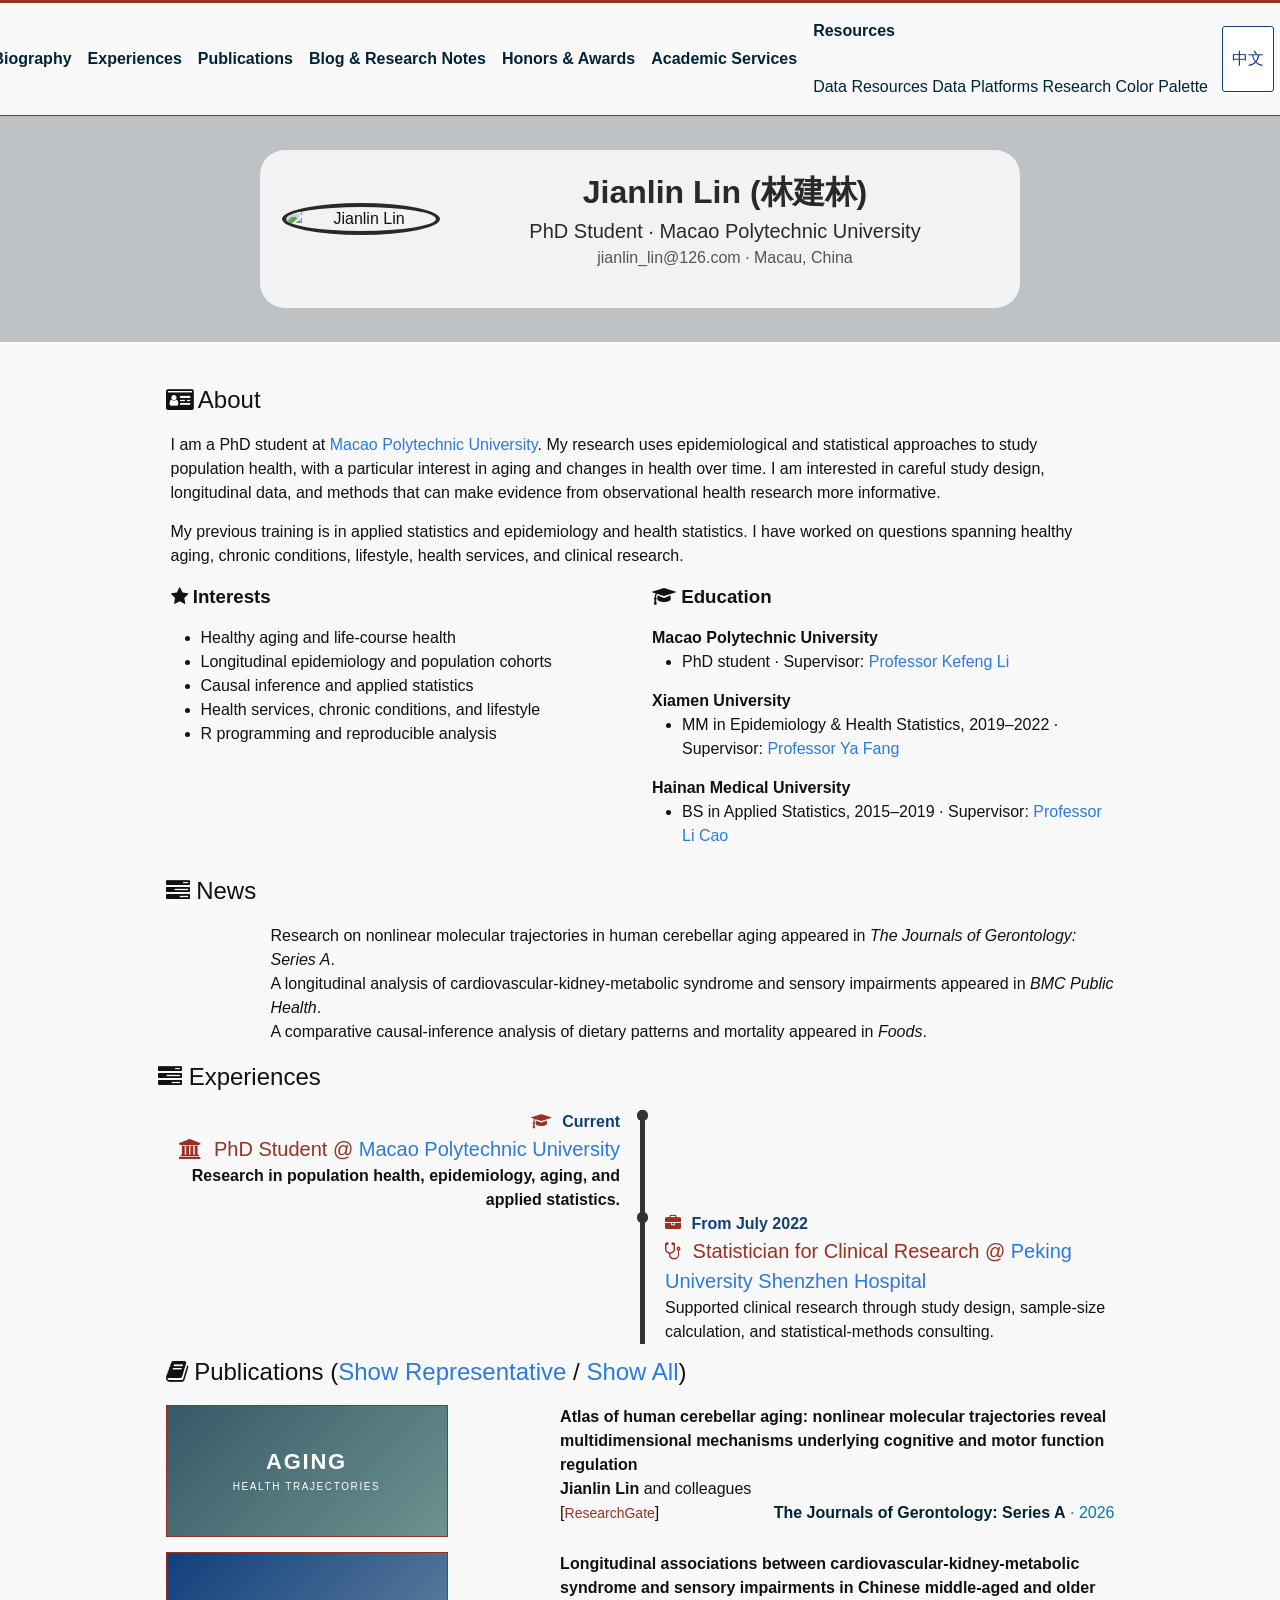
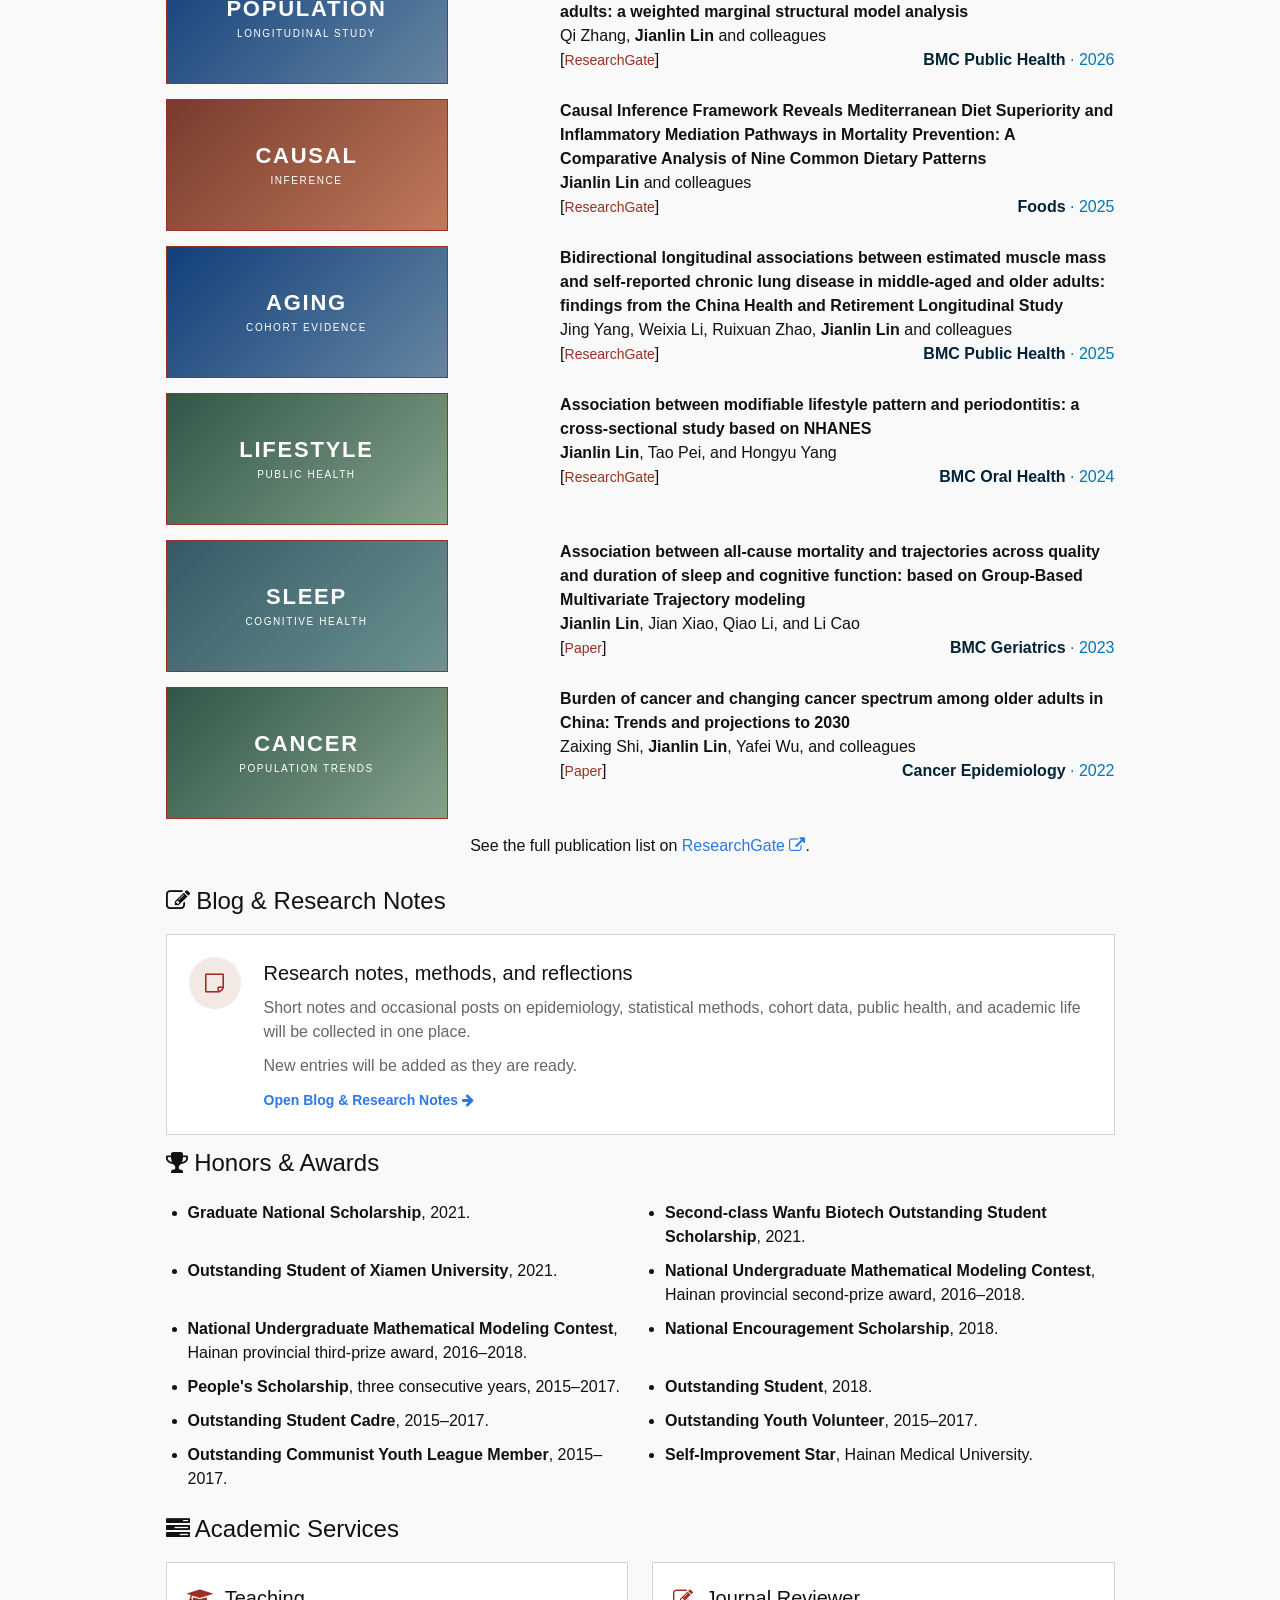
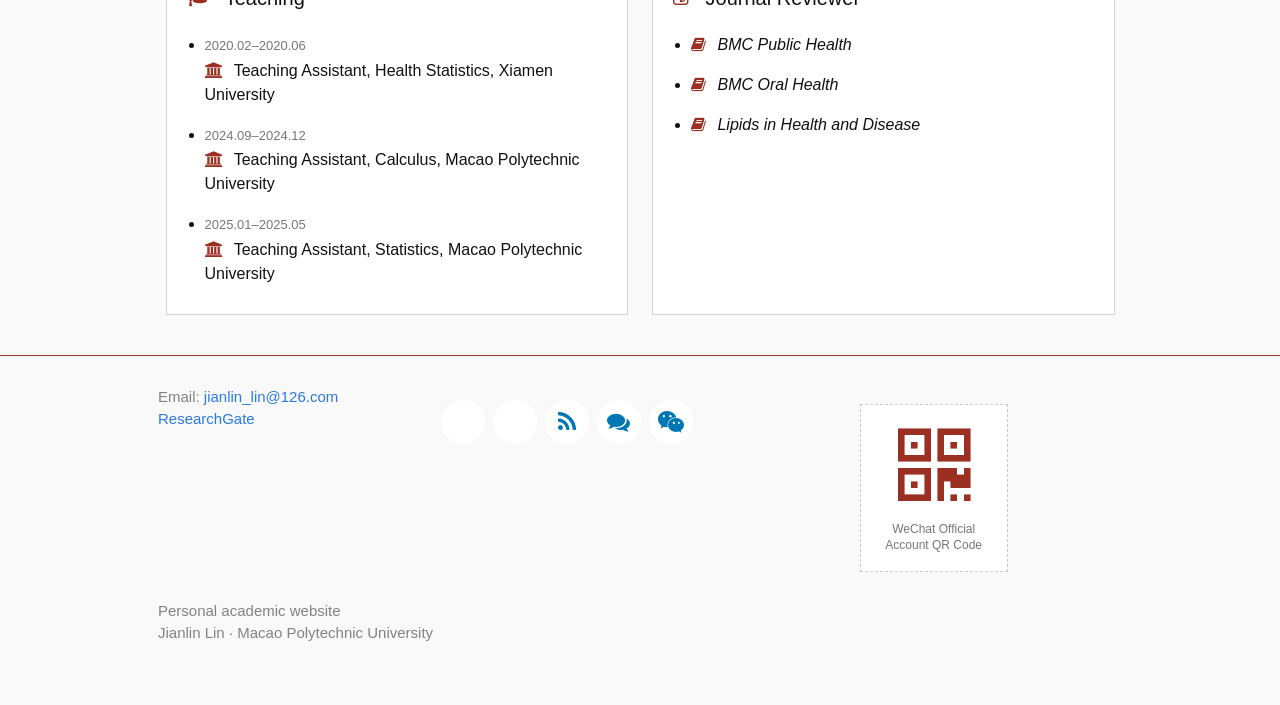
==== index.html @ 181b1a45 "Update shared navigation and footer" ====
<!DOCTYPE html>
<html lang="en">
<head>
  <meta charset="utf-8">
  <meta http-equiv="X-UA-Compatible" content="IE=edge">
  <meta name="viewport" content="width=device-width, initial-scale=1">
  <meta name="description" content="Jianlin Lin — PhD student at Macao Polytechnic University, working in population health, aging, and applied statistics.">
  <meta name="keywords" content="Jianlin Lin, epidemiology, public health, aging, applied statistics">
  <title>Jianlin Lin</title>
  <link rel="stylesheet" href="main.css">
  <link rel="stylesheet" href="styles.css">
  <link rel="stylesheet" href="https://maxcdn.bootstrapcdn.com/font-awesome/4.7.0/css/font-awesome.min.css">
  <link rel="stylesheet" href="https://cdn.jsdelivr.net/gh/jpswalsh/academicons@1/css/academicons.min.css">
</head>
<body>
  <header class="site-header">
    <div class="wrapper">
      <nav class="site-nav" aria-label="Main navigation">
        <button class="menu-icon" type="button" aria-expanded="false" aria-controls="site-links"><span class="sr-only">Toggle navigation</span><i class="fa fa-bars"></i></button>
        <div class="trigger" id="site-links">
          <a class="page-link" href="#bio"><b>Biography</b></a>
          <a class="page-link" href="#timeline"><b>Experiences</b></a>
          <a class="page-link" href="#publications"><b>Publications</b></a>
          <a class="page-link" href="#writing"><b>Blog &amp; Research Notes</b></a>
          <a class="page-link" href="#awards"><b>Honors &amp; Awards</b></a>
          <a class="page-link" href="#academicservices"><b>Academic Services</b></a>
          <div class="nav-resource-item">
            <a class="page-link" href="resources/"><b>Resources</b></a>
            <div class="resource-subnav" aria-label="Resource sections">
              <a class="page-link" href="resources/data-resources/">Data Resources</a>
              <a class="page-link" href="resources/data-platforms/">Data Platforms</a>
              <a class="page-link" href="resources/research-palette/">Research Color Palette</a>
            </div>
          </div>
        </div>
        <button class="language-toggle" id="language-toggle" type="button" aria-label="Switch language">中文</button>
      </nav>
    </div>
  </header>

  <div id="profile-cover" class="cover shallow-bg img-responsive">
    <div id="profile-namecard" class="profile-wrapper wrapper-light">
      <div id="my-pic" class="profile-col profile-col-1">
        <img id="profile-avatar" src="https://raw.githubusercontent.com/jianlinlin/academic-website/main/content/authors/admin/avatar.jpg" alt="Jianlin Lin" class="circle-img border-dark">
      </div>
      <div id="my-contact" class="profile-col profile-col-2">
        <div id="my-name" class="text-grey-dark">Jianlin Lin (林建林)</div>
        <div id="my-title" class="text-grey">PhD Student · Macao Polytechnic University</div>
        <div id="my-email" class="text-grey-light"><a href="mailto:jianlin_lin@126.com">jianlin_lin@126.com</a> · Macau, China</div>
      </div>
    </div>
  </div>

  <main class="page-content">
    <div class="wrapper">
      <section id="bio" class="bio">
        <h1 class="md-heading text-left"><i class="fa fa-id-card" aria-hidden="true"></i> About</h1>
        <div class="bio-body" style="overflow:hidden;">
          <p>I am a PhD student at <a href="https://www.mpu.edu.mo/" target="_blank" rel="noreferrer">Macao Polytechnic University</a>. My research uses epidemiological and statistical approaches to study population health, with a particular interest in aging and changes in health over time. I am interested in careful study design, longitudinal data, and methods that can make evidence from observational health research more informative.</p>
          <p>My previous training is in applied statistics and epidemiology and health statistics. I have worked on questions spanning healthy aging, chronic conditions, lifestyle, health services, and clinical research.</p>
          <div class="bio-columns">
            <div class="bio-column">
              <h3><i class="fa fa-star" aria-hidden="true"></i> <strong>Interests</strong></h3>
              <ul>
                <li>Healthy aging and life-course health</li>
                <li>Longitudinal epidemiology and population cohorts</li>
                <li>Causal inference and applied statistics</li>
                <li>Health services, chronic conditions, and lifestyle</li>
                <li>R programming and reproducible analysis</li>
              </ul>
            </div>
            <div class="bio-column">
              <h3><i class="fa fa-graduation-cap" aria-hidden="true"></i> <strong>Education</strong></h3>
              <b>Macao Polytechnic University</b>
              <ul><li>PhD student · Supervisor: <a href="https://mpusite.mpu.edu.mo/esca/en/likefeng.php" target="_blank" rel="noreferrer">Professor Kefeng Li</a></li></ul>
              <b>Xiamen University</b>
              <ul><li>MM in Epidemiology &amp; Health Statistics, 2019–2022 · Supervisor: <a href="https://sph.xmu.edu.cn/info/2272/74735.htm" target="_blank" rel="noreferrer">Professor Ya Fang</a></li></ul>
              <b>Hainan Medical University</b>
              <ul><li>BS in Applied Statistics, 2015–2019 · Supervisor: <a href="https://www.muhn.edu.cn/ggwsxy/info/1043/8363.htm" target="_blank" rel="noreferrer">Professor Li Cao</a></li></ul>
            </div>
          </div>
        </div>
      </section>

      <section id="news" class="bio">
        <h1 class="md-heading text-left"><i class="fa fa-tasks" aria-hidden="true"></i> News</h1>
        <ul class="news-list">
          <li class="indented" data-date="[Feb, 2026]">Research on nonlinear molecular trajectories in human cerebellar aging appeared in <i>The Journals of Gerontology: Series A</i>.</li>
          <li class="indented" data-date="[Jan, 2026]">A longitudinal analysis of cardiovascular-kidney-metabolic syndrome and sensory impairments appeared in <i>BMC Public Health</i>.</li>
          <li class="indented" data-date="[Sep, 2025]">A comparative causal-inference analysis of dietary patterns and mortality appeared in <i>Foods</i>.</li>
        </ul>
      </section>

      <section id="timeline" class="timeline-brief">
        <h1 class="md-heading text-left"><i class="fa fa-tasks" aria-hidden="true"></i> Experiences</h1>
        <div class="timeline-item">
          <div class="timeline-date"><i class="fa fa-graduation-cap" aria-hidden="true"></i> Current</div>
          <div class="timeline-title"><i class="fa fa-university" aria-hidden="true"></i> PhD Student @ <a href="https://www.mpu.edu.mo/" target="_blank" rel="noreferrer">Macao Polytechnic University</a></div>
          <div class="timeline-desc"><b>Research in population health, epidemiology, aging, and applied statistics.</b></div>
        </div>
        <div class="timeline-body">
          <div class="timeline-item">
            <div class="timeline-date"><i class="fa fa-briefcase" aria-hidden="true"></i> From July 2022</div>
            <div class="timeline-title"><i class="fa fa-stethoscope" aria-hidden="true"></i> Statistician for Clinical Research @ <a href="https://www.pkuszh.com/" target="_blank" rel="noreferrer">Peking University Shenzhen Hospital</a></div>
            <div class="timeline-desc">Supported clinical research through study design, sample-size calculation, and statistical-methods consulting.</div>
          </div>
        </div>
      </section>

      <section id="publications" class="bio">
        <h1 class="md-heading text-left"><i class="fa fa-book" aria-hidden="true"></i> Publications (<button class="inline-button" id="show-selected-btn" type="button">Show Representative</button> / <button class="inline-button" id="show-all-btn" type="button">Show All</button>)</h1>
        <div class="publication-list">
          <article class="pub" data-selected="true">
            <div class="pub-left"><div class="publication-art art-aging">AGING<br><span>HEALTH TRAJECTORIES</span></div></div>
            <div class="pub-right"><div class="title">Atlas of human cerebellar aging: nonlinear molecular trajectories reveal multidimensional mechanisms underlying cognitive and motor function regulation</div><div class="authors"><b>Jianlin Lin</b> and colleagues</div><div class="publish"><span class="publisher">The Journals of Gerontology: Series A</span><span class="place"> · 2026</span></div><div class="tags">[<a class="tag" href="https://www.researchgate.net/profile/Jianlin_Lin" target="_blank" rel="noreferrer">ResearchGate</a>]</div></div>
          </article>
          <article class="pub" data-selected="true">
            <div class="pub-left"><div class="publication-art art-cohort">POPULATION<br><span>LONGITUDINAL STUDY</span></div></div>
            <div class="pub-right"><div class="title">Longitudinal associations between cardiovascular-kidney-metabolic syndrome and sensory impairments in Chinese middle-aged and older adults: a weighted marginal structural model analysis</div><div class="authors">Qi Zhang, <b>Jianlin Lin</b> and colleagues</div><div class="publish"><span class="publisher">BMC Public Health</span><span class="place"> · 2026</span></div><div class="tags">[<a class="tag" href="https://www.researchgate.net/profile/Jianlin_Lin" target="_blank" rel="noreferrer">ResearchGate</a>]</div></div>
          </article>
          <article class="pub" data-selected="true">
            <div class="pub-left"><div class="publication-art art-methods">CAUSAL<br><span>INFERENCE</span></div></div>
            <div class="pub-right"><div class="title">Causal Inference Framework Reveals Mediterranean Diet Superiority and Inflammatory Mediation Pathways in Mortality Prevention: A Comparative Analysis of Nine Common Dietary Patterns</div><div class="authors"><b>Jianlin Lin</b> and colleagues</div><div class="publish"><span class="publisher">Foods</span><span class="place"> · 2025</span></div><div class="tags">[<a class="tag" href="https://www.researchgate.net/profile/Jianlin_Lin" target="_blank" rel="noreferrer">ResearchGate</a>]</div></div>
          </article>
          <article class="pub" data-selected="false">
            <div class="pub-left"><div class="publication-art art-cohort">AGING<br><span>COHORT EVIDENCE</span></div></div>
            <div class="pub-right"><div class="title">Bidirectional longitudinal associations between estimated muscle mass and self-reported chronic lung disease in middle-aged and older adults: findings from the China Health and Retirement Longitudinal Study</div><div class="authors">Jing Yang, Weixia Li, Ruixuan Zhao, <b>Jianlin Lin</b> and colleagues</div><div class="publish"><span class="publisher">BMC Public Health</span><span class="place"> · 2025</span></div><div class="tags">[<a class="tag" href="https://www.researchgate.net/profile/Jianlin_Lin" target="_blank" rel="noreferrer">ResearchGate</a>]</div></div>
          </article>
          <article class="pub" data-selected="true">
            <div class="pub-left"><div class="publication-art art-health">LIFESTYLE<br><span>PUBLIC HEALTH</span></div></div>
            <div class="pub-right"><div class="title">Association between modifiable lifestyle pattern and periodontitis: a cross-sectional study based on NHANES</div><div class="authors"><b>Jianlin Lin</b>, Tao Pei, and Hongyu Yang</div><div class="publish"><span class="publisher">BMC Oral Health</span><span class="place"> · 2024</span></div><div class="tags">[<a class="tag" href="https://www.researchgate.net/profile/Jianlin_Lin" target="_blank" rel="noreferrer">ResearchGate</a>]</div></div>
          </article>
          <article class="pub" data-selected="false">
            <div class="pub-left"><div class="publication-art art-aging">SLEEP<br><span>COGNITIVE HEALTH</span></div></div>
            <div class="pub-right"><div class="title">Association between all-cause mortality and trajectories across quality and duration of sleep and cognitive function: based on Group-Based Multivariate Trajectory modeling</div><div class="authors"><b>Jianlin Lin</b>, Jian Xiao, Qiao Li, and Li Cao</div><div class="publish"><span class="publisher">BMC Geriatrics</span><span class="place"> · 2023</span></div><div class="tags">[<a class="tag" href="https://doi.org/10.1186/s12877-023-04231-3" target="_blank" rel="noreferrer">Paper</a>]</div></div>
          </article>
          <article class="pub" data-selected="false">
            <div class="pub-left"><div class="publication-art art-health">CANCER<br><span>POPULATION TRENDS</span></div></div>
            <div class="pub-right"><div class="title">Burden of cancer and changing cancer spectrum among older adults in China: Trends and projections to 2030</div><div class="authors">Zaixing Shi, <b>Jianlin Lin</b>, Yafei Wu, and colleagues</div><div class="publish"><span class="publisher">Cancer Epidemiology</span><span class="place"> · 2022</span></div><div class="tags">[<a class="tag" href="https://doi.org/10.1016/j.canep.2021.102068" target="_blank" rel="noreferrer">Paper</a>]</div></div>
          </article>
        </div>
        <p class="publication-more">See the full publication list on <a href="https://www.researchgate.net/profile/Jianlin_Lin/research" target="_blank" rel="noreferrer">ResearchGate <i class="fa fa-external-link" aria-hidden="true"></i></a>.</p>
      </section>

      <section id="writing" class="bio writing-section">
        <h1 class="md-heading text-left"><i class="fa fa-pencil-square-o" aria-hidden="true"></i> Blog &amp; Research Notes</h1>
        <div class="writing-panel"><div class="writing-icon"><i class="fa fa-sticky-note-o" aria-hidden="true"></i></div><div><h2>Research notes, methods, and reflections</h2><p>Short notes and occasional posts on epidemiology, statistical methods, cohort data, public health, and academic life will be collected in one place.</p><p>New entries will be added as they are ready.</p><a href="blog/">Open Blog &amp; Research Notes <i class="fa fa-arrow-right" aria-hidden="true"></i></a></div></div>
      </section>

      <section id="awards" class="bio">
        <h1 class="md-heading text-left"><i class="fa fa-trophy" aria-hidden="true"></i> Honors &amp; Awards</h1>
        <ul class="honors-list">
          <li><b>Graduate National Scholarship</b>, 2021.</li>
          <li><b>Second-class Wanfu Biotech Outstanding Student Scholarship</b>, 2021.</li>
          <li><b>Outstanding Student of Xiamen University</b>, 2021.</li>
          <li><b>National Undergraduate Mathematical Modeling Contest</b>, Hainan provincial second-prize award, 2016–2018.</li>
          <li><b>National Undergraduate Mathematical Modeling Contest</b>, Hainan provincial third-prize award, 2016–2018.</li>
          <li><b>National Encouragement Scholarship</b>, 2018.</li>
          <li><b>People's Scholarship</b>, three consecutive years, 2015–2017.</li>
          <li><b>Outstanding Student</b>, 2018.</li>
          <li><b>Outstanding Student Cadre</b>, 2015–2017.</li>
          <li><b>Outstanding Youth Volunteer</b>, 2015–2017.</li>
          <li><b>Outstanding Communist Youth League Member</b>, 2015–2017.</li>
          <li><b>Self-Improvement Star</b>, Hainan Medical University.</li>
        </ul>
      </section>

      <section id="academicservices" class="bio">
        <h1 class="md-heading text-left"><i class="fa fa-tasks" aria-hidden="true"></i> Academic Services</h1>
        <div class="service-columns">
          <div class="service-card"><h2><i class="fa fa-graduation-cap" aria-hidden="true"></i> Teaching</h2><ul class="service-list">
            <li><span class="service-date">2020.02–2020.06</span><i class="fa fa-university" aria-hidden="true"></i> Teaching Assistant, Health Statistics, Xiamen University</li>
            <li><span class="service-date">2024.09–2024.12</span><i class="fa fa-university" aria-hidden="true"></i> Teaching Assistant, Calculus, Macao Polytechnic University</li>
            <li><span class="service-date">2025.01–2025.05</span><i class="fa fa-university" aria-hidden="true"></i> Teaching Assistant, Statistics, Macao Polytechnic University</li>
          </ul></div>
          <div class="service-card"><h2><i class="fa fa-pencil-square-o" aria-hidden="true"></i> Journal Reviewer</h2><ul class="service-list">
            <li><i class="fa fa-book" aria-hidden="true"></i> <i>BMC Public Health</i></li>
            <li><i class="fa fa-book" aria-hidden="true"></i> <i>BMC Oral Health</i></li>
            <li><i class="fa fa-book" aria-hidden="true"></i> <i>Lipids in Health and Disease</i></li>
          </ul></div>
        </div>
      </section>

    </div>
  </main>

  <footer class="site-footer">
    <div class="wrapper"><div class="footer-col-wrapper">
      <div class="footer-col footer-col-1"><ul class="contact-list"><li>Email: <a href="mailto:jianlin_lin@126.com">jianlin_lin@126.com</a></li><li><a href="https://www.researchgate.net/profile/Jianlin_Lin" target="_blank" rel="noreferrer">ResearchGate</a></li></ul></div>
      <div class="footer-col footer-col-2"><div class="social-media footer-social-media">
        <a href="https://www.researchgate.net/profile/Jianlin_Lin" target="_blank" rel="noreferrer" class="icon-button linkedin" aria-label="ResearchGate"><i class="ai ai-researchgate icon-linkedin"></i><span></span></a>
        <a href="https://scholar.google.com/citations?user=3HBi26cAAAAJ&amp;hl=en" target="_blank" rel="noreferrer" class="icon-button linkedin" aria-label="Google Scholar"><i class="ai ai-google-scholar icon-linkedin"></i><span></span></a>
        <a href="https://blog.csdn.net/linjianlin1996?spm=1010.2135.3001.5343" target="_blank" rel="noreferrer" class="icon-button linkedin" aria-label="CSDN"><i class="fa fa-rss icon-linkedin"></i><span></span></a>
        <a href="https://www.zhihu.com/people/jianlinlin" target="_blank" rel="noreferrer" class="icon-button linkedin" aria-label="Zhihu"><i class="fa fa-comments icon-linkedin"></i><span></span></a>
        <a href="#wechat-account" class="icon-button linkedin" aria-label="Personal WeChat account placeholder"><i class="fa fa-wechat icon-linkedin"></i><span></span></a>
      </div></div>
      <div class="footer-col footer-col-3" id="wechat-account"><div class="wechat-footer-qr" aria-label="WeChat Official Account QR code placeholder"><i class="fa fa-qrcode" aria-hidden="true"></i><span>WeChat Official Account QR Code</span></div></div>
      <div class="footer-col footer-col-4"><p class="text">Personal academic website<br>Jianlin Lin · Macao Polytechnic University</p></div>
    </div></div>
  </footer>
  <button class="back-to-top" type="button">Top</button>
  <script src="script.js"></script>
</body>
</html>
---- main.css ----
body,
h1,
h2,
h3,
h4,
h5,
h6,
p,
blockquote,
pre,
hr,
dl,
dd,
ol,
ul,
figure {
    margin: 0;
    padding: 0
}

hr {
    display: block;
    -webkit-margin-before: 0.5em;
    -webkit-margin-after: 0.5em;
    -webkit-margin-start: auto;
    -webkit-margin-end: auto;
    border-style: inset;
    border-width: 1px
}

body,
html {
    height: 100%
}

body {
    z-index: initial;
    font-family: "Roboto", Helvetica, Arial, sans-serif;
    font-size: 16px;
    line-height: 1.5;
    font-weight: 300;
    color: #111;
    background-color: #f9f9f9;
    -webkit-text-size-adjust: 100%
}

body:after {
    display: none;
    content: url("images/background/background1.JPG") url("images/background/background2.jpg")
}

h1,
h2,
h3,
h4,
h5,
h6,
p,
blockquote,
pre,
ul,
ol,
dl,
figure,
.highlight {
    margin-bottom: 15px
}

img {
    max-width: 100%;
    vertical-align: middle
}

figure>img {
    display: block
}

figcaption {
    font-size: 14px
}

ul,
ol {
    margin-left: 30px
}

li>ul,
li>ol {
    margin-bottom: 0
}

h1,
h2,
h3,
h4,
h5,
h6 {
    font-weight: 300
}

a {
    color: #2a7ae2;
    text-decoration: none
}

a:visited {
    color: #1756a9
}

a:hover {
    color: #111;
    text-decoration: underline
}

blockquote {
    color: #828282;
    border-left: 4px solid #e8e8e8;
    padding-left: 15px;
    font-size: 18px;
    letter-spacing: -1px;
    font-style: italic
}

blockquote>:last-child {
    margin-bottom: 0
}

pre,
code {
    font-size: 15px;
    border: 1px solid #e8e8e8;
    border-radius: 3px;
    background-color: #eef
}

code {
    padding: 1px 5px
}

pre {
    padding: 8px 12px;
    overflow-x: scroll
}

pre>code {
    border: 0;
    padding-right: 0;
    padding-left: 0
}

.wrapper {
    max-width: -webkit-calc(1024px - (30px * 2));
    max-width: calc(1024px - (30px * 2));
    margin-right: auto;
    margin-left: auto;
    padding-right: 30px;
    padding-left: 30px
}

@media screen and (max-width: 800px) {
    .wrapper {
        max-width: -webkit-calc(1024px - (30px));
        max-width: calc(1024px - (30px));
        padding-right: 15px;
        padding-left: 15px
    }
}

.wrapper:after,
.footer-col-wrapper:after,
.cover:after,
.profile-wrapper:after {
    content: "";
    display: table;
    clear: both
}

.text-grey-light {
    color: #e8e8e8
}

.text-grey-bright {
    color: #fff
}

.text-grey {
    color: #828282
}

.site-header {
    border-top: 3px solid #9b3022;
    border-bottom: 1px solid #9b3022;
    min-height: 56px;
    position: relative
}

.site-title {
    font-size: 26px;
    font-weight: 400;
    font-family: 'Roboto', sans-serif, Helvetica;
    line-height: 56px;
    letter-spacing: -1px;
    margin-bottom: 0;
    float: left
}

.site-title,
.site-title:visited {
    color: #002336
}

.site-nav {
    display: flex;
    justify-content: center; /* This centers the links horizontally */
    align-items: center;      /* Aligns them vertically */
    line-height: 56px;
    z-index: 3;
}

/* .site-nav {
    float: right;
    line-height: 56px;
    z-index: 3
} */

.site-nav .menu-icon {
    display: none
}

.site-nav .page-link {
    font-weight: 400;
    color: #002336;
    line-height: 1.5
}

.site-nav .page-link:not(:first-child) {
    margin-left: 20px
}

@media screen and (max-width: 600px) {
    .site-nav {
        position: absolute;
        top: 9px;
        right: 30px;
        background-color: #f9f9f9;
        border: 1px solid #e8e8e8;
        border-radius: 5px;
        text-align: right
    }

    .site-nav .menu-icon {
        display: block;
        float: right;
        width: 36px;
        height: 26px;
        line-height: 0;
        padding-top: 10px;
        text-align: center
    }

    .site-nav .menu-icon>svg {
        width: 18px;
        height: 15px
    }

    .site-nav .menu-icon>svg path {
        fill: #113f7c
    }

    .site-nav .trigger {
        clear: both;
        display: none
    }

    .site-nav:hover .trigger {
        display: block;
        padding-bottom: 5px
    }

    .site-nav .page-link {
        font-weight: 400;
        display: block;
        padding: 5px 10px
    }
}

.site-footer {
    border-top: 1px solid #9b3022;
    padding: 30px 0
}

.footer-heading {
    font-size: 18px;
    margin-bottom: 15px
}

.contact-list,
.social-media-list {
    list-style: none;
    margin-left: 0
}

.footer-col-wrapper {
    font-size: 15px;
    color: #828282;
    margin-left: -15px
}

.footer-col {
    float: left;
    margin-bottom: 15px;
    padding-left: 15px
}

.footer-col-1 {
    width: -webkit-calc(25% - (30px / 2));
    width: calc(25% - (30px / 2))
}

.footer-col-2 {
    width: -webkit-calc(35% - (30px / 2));
    width: calc(35% - (30px / 2))
}

.footer-col-3 {
    width: -webkit-calc(40% - (30px / 2));
    width: calc(40% - (30px / 2))
}

@media screen and (max-width: 800px) {

    .footer-col-1,
    .footer-col-2 {
        width: -webkit-calc(50% - (30px / 2));
        width: calc(50% - (30px / 2))
    }

    .footer-col-3 {
        width: -webkit-calc(100% - (30px / 2));
        width: calc(100% - (30px / 2))
    }
}

@media screen and (max-width: 600px) {
    .footer-col {
        float: none;
        width: -webkit-calc(100% - (30px / 2));
        width: calc(100% - (30px / 2))
    }
}

.page-content {
    padding: 30px 0
}

.text-center {
    text-align: center
}

.sm-heading {
    font-size: 20px;
    font-color: #9b3022;
    font-weight: 300
}

.md-heading {
    font-size: 24px;
    font-color: #9b3022;
    font-weight: 400
}

.lg-heading {
    font-size: 30px;
    font-color: #9b3022;
    font-weight: 600
}

.custom-button {
    font-size: 20px; /* Larger font size */
    background-color: transparent; /* Transparent background */
    border: none; /* Remove border */
    cursor: pointer; /* Pointer cursor on hover */
    color: #0077B5; /* Text color */
    padding: 5px 5px; /* Add padding */
    outline: none; /* Remove focus outline */
}

.custom-button:hover {
    color: #0056b3; /* Darker color on hover */
    text-decoration: none; /* Remove underline on hover */
    transition: color 0.3s ease; /* Smooth hover effect */
}


.button {
    padding: 10px;
    margin-top: 25px
}

.button a {
    border: solid 1px #e0e0e0;
    border-radius: 0.2rem;
    color: #868686;
    display: inline-block;
    text-align: center;
    padding: 0.5rem 2.0rem;
    text-decoration: none
}

.button em {
    border: solid 1px #e0e0e0;
    border-radius: 0.2rem;
    color: #868686;
    display: inline-block;
    text-align: center;
    padding: 0.5rem 0.9rem
}

.button>.heading>a:hover {
    color: #fff;
    background-color: #292929;
    border: solid 1px #292929
}

.highlight {
    background: #fff
}

.highlight .c {
    color: #998;
    font-style: italic
}

.highlight .err {
    color: #a61717;
    background-color: #e3d2d2
}

.highlight .k {
    font-weight: bold
}

.highlight .o {
    font-weight: bold
}

.highlight .cm {
    color: #998;
    font-style: italic
}

.highlight .cp {
    color: #999;
    font-weight: bold
}

.highlight .c1 {
    color: #998;
    font-style: italic
}

.highlight .cs {
    color: #999;
    font-weight: bold;
    font-style: italic
}

.highlight .gd {
    color: #000;
    background-color: #fdd
}

.highlight .gd .x {
    color: #000;
    background-color: #faa
}

.highlight .ge {
    font-style: italic
}

.highlight .gr {
    color: #a00
}

.highlight .gh {
    color: #999
}

.highlight .gi {
    color: #000;
    background-color: #dfd
}

.highlight .gi .x {
    color: #000;
    background-color: #afa
}

.highlight .go {
    color: #888
}

.highlight .gp {
    color: #555
}

.highlight .gs {
    font-weight: bold
}

.highlight .gu {
    color: #aaa
}

.highlight .gt {
    color: #a00
}

.highlight .kc {
    font-weight: bold
}

.highlight .kd {
    font-weight: bold
}

.highlight .kp {
    font-weight: bold
}

.highlight .kr {
    font-weight: bold
}

.highlight .kt {
    color: #458;
    font-weight: bold
}

.highlight .m {
    color: #099
}

.highlight .s {
    color: #d14
}

.highlight .na {
    color: teal
}

.highlight .nb {
    color: #0086B3
}

.highlight .nc {
    color: #458;
    font-weight: bold
}

.highlight .no {
    color: teal
}

.highlight .ni {
    color: purple
}

.highlight .ne {
    color: #900;
    font-weight: bold
}

.highlight .nf {
    color: #900;
    font-weight: bold
}

.highlight .nn {
    color: #555
}

.highlight .nt {
    color: navy
}

.highlight .nv {
    color: teal
}

.highlight .ow {
    font-weight: bold
}

.highlight .w {
    color: #bbb
}

.highlight .mf {
    color: #099
}

.highlight .mh {
    color: #099
}

.highlight .mi {
    color: #099
}

.highlight .mo {
    color: #099
}

.highlight .sb {
    color: #d14
}

.highlight .sc {
    color: #d14
}

.highlight .sd {
    color: #d14
}

.highlight .s2 {
    color: #d14
}

.highlight .se {
    color: #d14
}

.highlight .sh {
    color: #d14
}

.highlight .si {
    color: #d14
}

.highlight .sx {
    color: #d14
}

.highlight .sr {
    color: #009926
}

.highlight .s1 {
    color: #d14
}

.highlight .ss {
    color: #990073
}

.highlight .bp {
    color: #999
}

.highlight .vc {
    color: teal
}

.highlight .vg {
    color: teal
}

.highlight .vi {
    color: teal
}

.highlight .il {
    color: #099
}

.cover {
    max-width: 100%;
    height: 320px;
    z-index: initial;
    margin-right: auto;
    margin-left: auto;
    padding-right: 0px;
    padding-left: 0px
}

@media screen and (max-width: 800px) {
    .cover {
        max-width: -webkit-calc(1024px - (30px));
        max-width: calc(1024px - (30px));
        padding-right: 15px;
        padding-left: 15px
    }
}

@media screen and (max-width: 600px) {
    .cover {
        height: 400px
    }
}

.shallow-bg {
    /* background-image: url("images/background/background1.JPG"); */
    background-image: url("images/background/background_hkust_2.jpg");
    background-size: cover;
    background-repeat: no-repeat;
    background-position: center center
}

.deep-bg {
    background-image: url("images/background/background2.JPG");
    background-size: cover;
    background-repeat: no-repeat;
    background-position: center center
}

.profile-wrapper {
    border-radius: 25px;
    position: relative;
    top: 20%;
    width: 600px;
    margin-left: auto;
    margin-right: auto
}

@media screen and (max-width: 600px) {
    .profile-wrapper {
        top: 5%;
        border-radius: 25px;
        position: relative;
        width: -webkit-calc(90% - (30px / 2));
        width: calc(90% - (30px / 2));
        margin-left: auto;
        margin-right: auto
    }
}

.wrapper-light {
    background-color: rgba(255, 255, 255, 0.8)
}

.wrapper-dark {
    background-color: rgba(150, 150, 150, 0.8)
}

.profile-col {
    float: left !important;
    margin-top: 30px;
    margin-bottom: 30px;
    margin-left: auto;
    margin-right: auto;
    text-align: center
}

.profile-col-1 {
    width: -webkit-calc(40% - (30px / 2));
    width: calc(40% - (30px / 2))
}

.profile-col-2 {
    width: -webkit-calc(60% - (30px / 2));
    width: calc(60% - (30px / 2))
}

@media screen and (max-width: 800px) {

    .profile-col-1,
    .profile-col-2 {
        width: -webkit-calc(50% - (30px / 2));
        width: calc(50% - (30px / 2))
    }
}

@media screen and (max-width: 600px) {
    .profile-col {
        position: relative;
        margin: 10px auto;
        float: none;
        width: -webkit-calc(100%);
        width: calc(100%)
    }
}

.circle-img {
    margin: 0px auto;
    width: 168px;
    border-width: 4px;
    border-style: solid;
    border-radius: 50%
}

.border-dark {
    border-color: #292929
}

.border-bright {
    border-color: #fff
}

.border-light {
    border-color: #e8e8e8
}

.circle-img-light {
    margin: 0px auto;
    width: 168px;
    border-width: 3px;
    border-style: solid;
    border-radius: 50%
}

#my-name {
    font-size: 32px;
    font-weight: bold;
    color: #292929
}

#my-title {
    font-size: 20px;
    color: #292929;
    font-weight: 200
}

#my-email {
    font-size: 16px;
    color: #292929;
    font-weight: 160
}

#my-desc-title {
    font-size: 28px;
    color: #fff;
    font-weight: bold
}

#my-desc-content {
    font-size: 18px;
    color: #e8e8e8;
    font-weight: 200
}

@media screen and (max-width: 600px) {
    #my-title {
        display: none
    }
}

.preview {
    text-overflow: ellipsis;
    overflow: hidden
}

.hide {
    display: none
}

.maxim {
    background-color: #e8e8e8;
    margin: 10px 10px 10px 10px;
    padding: 10px 10px 10px 20px;
    border-radius: 4px;
    color: #002336
}

@media screen and (max-width: 600px) {
    .maxim {
        padding: 2px;
        margin: 2px
    }
}

.maxim>div>strong,
.maxim>p>strong,
.maxim>strong {
    color: #9b3022
}

.maxim>div>b,
.maxim>p>b,
.maxim>b {
    color: #00a200
}

.maxim>div>s,
.maxim>s {
    color: #00a200
}

.maxim>div>em,
.maxim>em {
    color: #002336;
    font-weight: 400
}

.maxim>div>i,
.maxim>i {
    color: #0077B5;
    font-weight: 400
}

.maxim>div>u,
.maxim>u {
    color: #4d004d;
    font-weight: 400
}

.maxim>div {
    margin: 5px
}

.text-right {
    text-align: right
}

.text-left {
    text-align: left
}

.text-center {
    text-align: center
}

hr.soft {
    border: 0;
    height: 1px;
    background-image: -webkit-linear-gradient(left, transparent, rgba(0, 0, 0, 0.75), transparent);
    background-image: -moz-linear-gradient(left, transparent, rgba(0, 0, 0, 0.75), transparent);
    background-image: -ms-linear-gradient(left, transparent, rgba(0, 0, 0, 0.75), transparent);
    background-image: -o-linear-gradient(left, transparent, rgba(0, 0, 0, 0.75), transparent);
    padding: 0;
    margin: 0
}

.back-to-top {
    position: fixed;
    bottom: 2em;
    right: 0px;
    text-decoration: none;
    color: #35DACA;
    background-color: rgba(235, 235, 235, 0.8);
    font-size: 16px;
    font-weight: bold;
    padding: 1em;
    display: none
}

.back-to-top:hover {
    background-color: rgba(135, 135, 135, 0.5)
}

.social-icon {
    width: 40px;
    height: 40px;
    display: inline-block
}

.icon-button {
    background-color: white;
    border-radius: 3.6rem;
    cursor: pointer;
    display: inline-block;
    font-size: 2.0rem;
    height: 3.6rem;
    line-height: 3.6rem;
    margin: 0 5px;
    position: relative;
    text-align: center;
    -webkit-user-select: none;
    -moz-user-select: none;
    -ms-user-select: none;
    user-select: none;
    width: 3.6rem
}

.icon-button span {
    border-radius: 0;
    display: block;
    height: 0;
    left: 50%;
    margin: 0;
    position: absolute;
    top: 50%;
    -webkit-transition: all 0.3s;
    -moz-transition: all 0.3s;
    -o-transition: all 0.3s;
    transition: all 0.3s;
    width: 0
}

.icon-button:hover span {
    width: 3.6rem;
    height: 3.6rem;
    border-radius: 3.6rem;
    margin: -1.8rem
}

.twitter span {
    background-color: #4099ff
}

.facebook span {
    background-color: #3B5998
}

.linkedin span {
    background-color: #0077B5
}

.github span {
    background-color: #000
}

.icon-button i {
    background: none;
    color: white;
    height: 3.6rem;
    left: 0;
    line-height: 3.6rem;
    position: absolute;
    top: 0;
    -webkit-transition: all 0.3s;
    -moz-transition: all 0.3s;
    -o-transition: all 0.3s;
    transition: all 0.3s;
    width: 3.6rem;
    z-index: 10
}

.icon-button .icon-twitter {
    color: #4099ff
}

.icon-button .icon-facebook {
    color: #3B5998
}

.icon-button .icon-github {
    color: #000
}

.icon-button .icon-linkedin {
    color: #0077B5
}


.icon-button:hover .icon-twitter,
.icon-button:hover .icon-facebook,
.icon-button:hover .icon-github,
.icon-button:hover .icon-linkedin {
    color: white
}

.timeline-brief,
.timeline {
    font-family: 'Roboto', sans-serif, Helvetica;
    margin-top: 10px;
    margin-bottom: 10px;
    font-size: 20px;
    font-weight: 400
}

.timeline-body {
    padding: 0
}

.timeline-start {
    width: -webkit-calc(100% - 2 * (20px));
    width: calc(100% - 2 * (20px));
    text-align: center;
    padding: 20px
}

.timeline-item:before {
    width: 11px;
    height: 11px;
    background: #333;
    content: "";
    display: block;
    position: absolute;
    border-radius: 5px
}

.timeline-item {
    width: -webkit-calc(50% - (20px));
    width: calc(50% - (20px));
    position: relative
}

.timeline-item:nth-child(odd):before {
    left: -8px
}

.timeline-item:nth-child(odd):after {
    left: -8px;
    bottom: 0
}

.timeline-item:nth-child(odd) {
    margin-left: 50%;
    padding-left: 20px;
    border-left: 5px solid #333;
    text-align: left
}

.timeline-item:nth-child(even) {
    margin-right: -webkit-calc(50% + (20px));
    margin-right: calc(50% + (20px));
    padding-right: 20px;
    border-right: 5px solid #333;
    text-align: right
}

.timeline-item:nth-child(even):before {
    right: -8px
}

.timeline-item:nth-child(even):after {
    right: -8px
}

.timeline-date {
    font-size: 16px;
    font-weight: 600;
    color: #113f7c
}

.timeline-title {
    font-size: 20px;
    font-weight: 500;
    font-family: 'Roboto', sans-serif;
    color: #9b3022
}

.timeline-desc {
    font-size: 16px;
    font-weight: 200
}

.timeline-host {
    font-size: 14px;
    font-weight: 400
}

.timeline>.timeline-body>.timeline-item:last-child:after {
    bottom: 0;
    width: 11px;
    height: 11px;
    background: #333;
    content: "";
    display: block;
    position: absolute;
    border-radius: 5px
}

.timeline>.timeline-body>.timeline-item:last-child:nth-child(even) {
    vertical-align: middle;
    min-height: 200px;
    border-right: 5px dashed #333
}

.timeline>.timeline-body>.timeline-item:last-child:nth-child(odd) {
    vertical-align: middle;
    min-height: 200px;
    border-left: 5px dashed #333
}

@media screen and (max-width: 600px) {
    .timeline-start {
        min-height: 50px;
        padding: 0 0 0 5px;
        text-align: left;
        border-left: 5px dashed #333;
        width: 100%;
        padding-left: 5px;
        margin-left: 5px
    }

    .timeline-start:after {
        left: 17px;
        width: 11px;
        height: 11px;
        background: #333;
        content: "";
        display: block;
        position: absolute;
        border-radius: 5px
    }

    .timeline-item,
    .timeline-item:nth-child(odd),
    .timeline-item:nth-child(even) {
        min-height: 0;
        text-align: left;
        border-left: 5px solid #333;
        border-right: 0px;
        width: 100%;
        padding-left: 5px;
        margin-left: 5px;
        margin-right: 0px;
        padding-right: 0px
    }

    .timeline>.timeline-body>.timeline-item:last-child:nth-child(odd),
    .timeline>.timeline-body>.timeline-item:last-child:nth-child(even) {
        min-height: 0;
        text-align: left;
        border-left: 5px solid #333;
        border-right: 0px;
        width: 100%;
        padding-left: 5px;
        margin-left: 5px;
        margin-right: 0px;
        padding-right: 0px
    }

    .timeline-item:before {
        left: -8px
    }

    .timeline-item:after {
        left: -8px
    }

    .timeline-date {
        font-size: 14px
    }

    .timeline-title {
        font-size: 16px
    }

    .timeline-desc {
        font-size: 12px
    }

    .timeline-host {
        font-size: 10px
    }
}

.toy-list {
    margin-left: 0;
    list-style: none
}

.toy-list>li {
    margin-bottom: 30px
}

.toy-heading {
    font-size: 42px;
    font-weight: 300;
    letter-spacing: -1px;
    line-height: 1.5;
    border-bottom: 2px solid #424242
}

.toy-item {
    border: thin solid #c0c0c0;
    text-align: center
}

.toy-meta {
    font-size: 14px;
    color: #828282
}

.toy-link {
    display: block;
    font-size: 24px
}

.toy-header {
    margin-bottom: 30px
}

.toy-title {
    font-size: 42px;
    letter-spacing: -1px;
    line-height: 1
}

@media screen and (max-width: 800px) {
    .toy-title {
        font-size: 36px
    }
}

.toy-content {
    margin-bottom: 30px
}

.toy-content h2 {
    font-size: 32px
}

@media screen and (max-width: 800px) {
    .toy-content h2 {
        font-size: 28px
    }
}

.toy-content h3 {
    font-size: 26px
}

@media screen and (max-width: 800px) {
    .toy-content h3 {
        font-size: 22px
    }
}

.toy-content h4 {
    font-size: 20px
}

@media screen and (max-width: 800px) {
    .toy-content h4 {
        font-size: 18px
    }
}

.count-down-digit {
    font-size: 28px
}

@media screen and (max-width: 800px) {
    .count-down-digit {
        font-size: 20px
    }
}

@media screen and (max-width: 600px) {
    .count-down-digit {
        font-size: 24px
    }
}

.count-down-heading {
    font-size: 50px
}

@media screen and (max-width: 800px) {
    .count-down-heading {
        font-size: 40px
    }
}

@media screen and (max-width: 600px) {
    .count-down-heading {
        font-size: 30px
    }
}

.count-down {
    width: 100%;
    height: 40%;
    text-align: center;
    font-size: 20px
}

.hidden {
    display: none
}

li.float-right {
    float: right
}

li.float-left {
    float: left
}

div.paginate-container {
    background: #f9f9f9;
    padding: 1rem;
    margin-top: 3rem;
    border-radius: 0.2rem;
    text-align: center;
    width: -webkit-calc(100% - 2rem);
    width: calc(100% - 2rem)
}

div.paginate-container ul {
    width: 100%;
    margin: 0px;
    padding-left: 0px
}

.pagination>ul,
.pagination>ul>li {
    list-style: none;
    display: inline-block;
    padding-left: 0px
}

.pagination>ul>li:hover a {
    color: #fff;
    background-color: #292929;
    border: solid 1px #292929
}

.pagination>ul>li.active a {
    color: #fff;
    background-color: #292929;
    border: solid 1px #292929
}

.pagination>ul>li.deactive a {
    background-color: #e8e8e8;
    border: solid 1px #f2f2f2
}

.pagination>ul>li a {
    border: solid 1px #e0e0e0;
    border-radius: 0.2rem;
    color: #868686;
    display: inline-block;
    text-align: center;
    padding: 0.5rem 0.9rem
}

.pagination>ul>li em {
    border: solid 1px #e0e0e0;
    border-radius: 0.2rem;
    color: #868686;
    display: inline-block;
    text-align: center;
    padding: 0.5rem 0.9rem
}

div.paginate-container li:first-child a {
    display: inline-block
}

div.paginate-container li:first-child a:after {
    content: "First page"
}

div.paginate-container li:nth-child(2) a {
    display: inline-block
}

div.paginate-container li:nth-child(3) a {
    display: inline-block
}

div.paginate-container li:nth-child(4) a {
    display: inline-block
}

div.paginate-container li:nth-child(5) a {
    display: inline-block
}

div.paginate-container li:nth-child(6) a {
    display: inline-block
}

div.paginate-container li:nth-child(7) a {
    display: inline-block
}

div.paginate-container li:nth-child(8) a {
    display: inline-block
}

div.paginate-container li:nth-child(9) a {
    display: inline-block
}

div.paginate-container li:nth-child(10) a {
    display: inline-block
}

div.paginate-container li:nth-child(11) a {
    display: inline-block
}

div.paginate-container li:nth-child(12) a {
    display: inline-block
}

div.paginate-container li:nth-child(2) a {
    display: inline-block
}

div.paginate-container li:nth-child(2) a:after {
    content: "<"
}

div.paginate-container li:last-child a {
    display: inline-block
}

div.paginate-container li:last-child a:after {
    content: ">"
}

div.paginate-container li:nth-last-child(2) a {
    display: inline-block
}

div.paginate-container li:nth-last-child(2) a:after {
    content: "Last page"
}

@media screen and (max-width: 800px) {
    div.paginate-container li:first-child {
        display: inline-block
    }

    div.paginate-container li:first-child a:after {
        content: "First"
    }

    div.paginate-container li:nth-child(2) {
        display: inline-block
    }

    div.paginate-container li:nth-child(2) a:after {
        content: "<"
    }

    div.paginate-container li:last-child {
        display: inline-block
    }

    div.paginate-container li:last-child a:after {
        content: ">"
    }

    div.paginate-container li:nth-last-child(2) {
        display: inline-block
    }

    div.paginate-container li:nth-last-child(2) a:after {
        content: "Last"
    }
}

@media screen and (max-width: 600px) {
    div.paginate-container li {
        display: none
    }

    div.paginate-container li:nth-child(2) a {
        display: inline-block
    }

    div.paginate-container li:nth-child(3) a {
        display: inline-block
    }

    div.paginate-container li:nth-child(4) a {
        display: inline-block
    }

    div.paginate-container li:nth-child(5) a {
        display: inline-block
    }

    div.paginate-container li.active {
        display: inline
    }

    div.paginate-container li:first-child {
        display: inline
    }

    div.paginate-container li:first-child a:after {
        content: "First"
    }

    div.paginate-container li:nth-last-child(2) {
        display: inline
    }

    div.paginate-container li:nth-last-child(2) a:after {
        content: "Last"
    }

    div.paginate-container li:nth-child(2) {
        display: inline
    }

    div.paginate-container li:nth-child(2) a:after {
        content: "<"
    }

    div.paginate-container li:last-child {
        display: inline
    }

    div.paginate-container li:last-child a:after {
        content: ">"
    }
}

.publications {
    max-width: -webkit-calc(100% - (30px / 2));
    max-width: calc(100% - (30px / 2));
    margin-top: 10px;
    font-family: 'Roboto', sans-serif, Helvetica
}

.pub-list {
    overflow: auto
}

.pub {
    /* border-top: thin solid #c0c0c0; */
    /* radius: 15px; */
    /* float: left !important; */
    margin-top: 5px;
    margin-bottom: 15px;
    /* padding-top: 15px; */
    overflow: auto
}

.pub-left {
    float: left;
    width: -webkit-calc(40% - (30px / 2));
    width: calc(40% - (30px / 2));
    text-align: center;
    margin-left: auto;
    margin-right: auto
}

/* .pub-left>.intro-img {
    width: 280px;
    border-style: solid;
    border-color: #9b3022
} */

.pub-left > .intro-img {
    width: 280px; /* Set your desired width */
    height: 130px; /* Set your desired height */
    border-style: solid;
    border-color: #9b3022;
    object-fit: contain; /* Ensures the image fills the container while maintaining aspect ratio */
    object-position: center; /* Centers the image inside the container */
}


.pub-right {
    float: right;
    width: -webkit-calc(60% - (30px / 2));
    width: calc(60% - (30px / 2))
}

@media screen and (max-width: 800px) {

    .pub-left,
    .pub-right {
        float: none;
        margin: 10px auto;
        width: -webkit-calc(100% - (30px / 2));
        width: calc(100% - (30px / 2))
    }
}

@media screen and (max-width: 600px) {
    .pub {
        position: relative;
        margin: 10px auto;
        float: none;
        width: -webkit-calc(100% - (30px / 2));
        width: calc(100% - (30px / 2))
    }
}

.pub-right>.title {
    font-weight: 600
}

.pub-right>.authors>.author {
    color: #0077B5;
    font-weight: 400
}

.pub-right>.tags>.tag {
    color: #9b3022;
    font-weight: 500;
    font-size: 14px
}

.pub-right>.desc>p {
    margin: auto
}

.pub-right>.publish {
    float: right
}

.pub-right>.publish>.publisher {
    color: #002336;
    font-size: 16px
}

.pub-right>.publish>.status {
    color: #9b3022;
    font-weight: 800;
    font-size: 16px
}

@media screen and (max-width: 600px) {
    .pub-right>.publish>.status {
        display: none
    }
}

.pub-right>.publish>.place {
    color: #0077B5;
    font-weight: 500;
    font-size: 16px
}

@media screen and (max-width: 600px) {
    .pub-right>.publish>.place {
        display: none
    }
}

.bio {
    max-width: -webkit-calc(100% - (30px / 2));
    max-width: calc(100% - (30px / 2));
    margin-top: 10px;
    margin-bottom: 10px;
    margin-left: auto;
    margin-right: auto
}

@media screen and (max-width: 600px) {
    .bio {
        max-width: -webkit-calc(100% - (30px / 2));
        max-width: calc(100% - (30px / 2))
    }
}

.bio-body {
    margin: 5px;
    padding: 0px
}

.posts {
    max-width: -webkit-calc(96% - (30px / 2));
    max-width: calc(96% - (30px / 2));
    margin-top: 30px;
    margin-left: auto;
    margin-right: auto
}

@media screen and (max-width: 600px) {
    .posts {
        max-width: -webkit-calc(100% - (30px / 2));
        max-width: calc(100% - (30px / 2))
    }
}

.post-list {
    margin-left: 0;
    list-style: none
}

.post-list>li {
    margin-bottom: 30px
}

.post-item {
    border-top: thin solid #c0c0c0
}

.post-meta {
    font-size: 14px;
    color: #828282
}

.post-link {
    display: block;
    font-size: 24px
}

.post-header {
    margin-bottom: 30px
}

.post-title {
    font-size: 42px;
    letter-spacing: -1px;
    line-height: 1
}

@media screen and (max-width: 800px) {
    .post-title {
        font-size: 36px
    }
}

.post-content {
    margin-bottom: 30px
}

.post-content h2 {
    font-size: 32px
}

@media screen and (max-width: 800px) {
    .post-content h2 {
        font-size: 28px
    }
}

.post-content h3 {
    font-size: 26px
}

@media screen and (max-width: 800px) {
    .post-content h3 {
        font-size: 22px
    }
}

.post-content h4 {
    font-size: 20px
}

@media screen and (max-width: 800px) {
    .post-content h4 {
        font-size: 18px
    }
}

.project-header {
    max-width: -webkit-calc(96% - (30px / 2));
    max-width: calc(96% - (30px / 2))
}

@media screen and (max-width: 600px) {
    .project-header {
        max-width: -webkit-calc(100% - (30px / 2));
        max-width: calc(100% - (30px / 2))
    }
}

.project-header>h1 {
    font-size: 20pt;
    font-weight: 800;
    text-align: center
}

.project-header>.project-meta {
    font-size: 14px;
    color: #292929;
    float: right
}

.project-header>.project-contributors {
    margin-left: auto;
    margin-right: auto;
    width: -webkit-calc(96% - (30px / 4));
    width: -calc(96%-30px / 4)
}

.project-contributor {
    margin-left: 5pt;
    margin-right: 5pt;
    float: left;
    font-weight: 600;
    color: #0077B5
}

.footnote {
    font-size: 14px;
    color: #828282;
    float: left
}

.project-thumbnail,
.project-figure {
    margin-top: 10pt;
    margin-bottom: 10pt;
    margin: auto;
    width: -webkit-calc(96%);
    width: -calc(96%)
}

.project-figure>img {
    align: middle
}

.project-thumbnail>img {
    align: middle;
    border: solid
}

.project-desc {
    background-color: #e8e8e8;
    margin: 10px 10px 10px 10px;
    padding: 10px 10px 10px 20px;
    border-radius: 4px;
    color: #002336
}

@media screen and (max-width: 600px) {
    .project-desc {
        padding: 2px;
        margin: 2px
    }
}

.project-desc>div>strong,
.project-desc>p>strong,
.project-desc>strong {
    color: #9b3022
}

.project-desc>.tags {
    font-weight: 600
}

.project-desc>.tag,
.project-desc>.tags>.tag {
    color: #9b3022
}

.publisher {
    color: #00a200;
    font-size: 14px;
    font-weight: 600
}

.project-content {
    margin-bottom: 30px
}

.project-content h2 {
    font-size: 32px
}

@media screen and (max-width: 800px) {
    .project-content h2 {
        font-size: 28px
    }
}

.project-content h3 {
    font-size: 26px
}

@media screen and (max-width: 800px) {
    .project-content h3 {
        font-size: 22px
    }
}

.project-content h4 {
    font-size: 20px
}

@media screen and (max-width: 800px) {
    .project-content h4 {
        font-size: 18px
    }
}

.card-container {
    display: flex;
    justify-content: center;
    gap: 4px 2px;  /* row gap 24px, column gap 32px */
    flex-wrap: wrap;
    width: 940px; /* 控制最大宽度，2列布局 */
    margin: 0 auto;
  }
  
  .github-card {
    border: 1.5px solid #e5e7eb;
    border-radius: 8px;
    padding: 16px;
    background-color: white;
    margin-bottom: 2px;
    width: 430px;
    font-family: system-ui, sans-serif;
    font-size: 14px;
    color: #333;
  }
  
  .github-card a {
    color: #1a1a1a;
    text-decoration: none;
  }
  
  .github-card a:hover {
    color: #2563eb;
    text-decoration: underline;
  }
  
  .github-card .repo-link {
    font-weight: 500;
    font-size: 14px;
  }
  
  .github-card .label {
    display: inline-block;
    margin-left: 8px;
    padding: 2px 8px;
    border: 1px solid #d1d5db;
    border-radius: 9999px;
    font-size: 12px;
    color: #6b7280;
  }
  
  .github-card .description {
    margin-top: 8px;
    font-size: 11px;
    color: #6b7280;
  }
  
  .github-card .meta {
    margin-top: 12px;
    display: flex;
    align-items: center;
    font-size: 13px;
    color: #6b7280;
  }
  
  .github-card .dot {
    display: inline-block;
    width: 10px;
    height: 10px;
    background-color: #2563eb;
    border-radius: 50%;
    margin-right: 6px;
  }
  
  .github-card .meta a {
    display: inline-flex;
    align-items: center;
    margin-left: 16px;
    color: #6b7280;
  }
  
  .github-card .meta a:hover {
    color: #2563eb;
  }
  
  .github-card svg {
    width: 16px;
    height: 16px;
    margin-right: 4px;
  }
---- styles.css ----
/* Small additions for Jianlin Lin's version of the reference page template. */
.shallow-bg {
  background-image: linear-gradient(rgba(13, 28, 40, .25), rgba(13, 28, 40, .25)), url("https://www.mpu.edu.mo/uploads/Images-Pictures/Post/034_UPM_GRP_2026_Photo%201.jpg");
  background-position: center top;
  background-size: cover;
}
.site-nav .menu-icon {
  border: 0;
  color: #113f7c;
  background: transparent;
  cursor: pointer;
  font-size: 19px;
}
.site-nav .trigger.open { display: block; }
.language-toggle { margin-left: 14px; border: 1px solid #113f7c; border-radius: 3px; padding: 4px 9px; color: #113f7c; background: #fff; cursor: pointer; font: inherit; }
.sr-only { position:absolute; width:1px; height:1px; padding:0; margin:-1px; overflow:hidden; clip:rect(0,0,0,0); white-space:nowrap; border:0; }
.bio-columns { display:grid; grid-template-columns:1fr 1fr; gap:24px; clear:both; }
.bio-column { width:auto!important; float:none!important; }
.news-list { list-style:none; margin-left:0; }
.news-list li.indented { padding-left:105px; }
.inline-button { border:0; padding:0; background:none; color:#2a7ae2; font:inherit; cursor:pointer; }
.inline-button:hover { color:#111; text-decoration:underline; }
.publication-art { width:280px; height:130px; border:1px solid #9b3022; display:flex; flex-direction:column; justify-content:center; align-items:center; gap:7px; color:#fff; background:#16415d; font-size:22px; font-weight:700; letter-spacing:.08em; line-height:1.1; }
.publication-art span { font-size:10px; font-weight:400; letter-spacing:.16em; }
.art-aging { background:linear-gradient(135deg,#355a67,#6d9290); }
.art-cohort { background:linear-gradient(135deg,#113f7c,#6586a1); }
.art-methods { background:linear-gradient(135deg,#773b2d,#c1795a); }
.art-health { background:linear-gradient(135deg,#315648,#84a18a); }
.publication-more { text-align:center; margin:14px auto 25px; }
.writing-panel { display:flex; gap:23px; align-items:flex-start; padding:22px; border:1px solid #d3d3d3; background:#fff; }
.writing-icon { flex:0 0 52px; height:52px; display:grid; place-items:center; border-radius:50%; background:#f2e9e5; color:#9b3022; font-size:22px; }
.writing-panel h2 { font-size:20px; margin:1px 0 8px; }
.writing-panel p { color:#666; margin-bottom:10px; }
.writing-panel a { font-size:14px; font-weight:600; }
.honors-list { display:grid; grid-template-columns:1fr 1fr; gap:0 28px; margin-left:22px; }
.honors-list li { padding:5px 0; }
.service-columns { display:grid; grid-template-columns:1fr 1fr; gap:24px; }
.service-card { padding:20px; border:1px solid #d3d3d3; background:#fff; }
.service-card h2 { margin:0 0 12px; font-size:20px; }
.service-card h2 .fa { color:#9b3022; margin-right:7px; }
.service-list { margin:0 0 0 18px; }
.service-list li { padding:8px 0; }
.service-list .fa { color:#9b3022; margin-right:7px; }
.service-date { display:block; color:#777; font-size:13px; margin-bottom:3px; }
.timeline-date .fa, .timeline-title > .fa { color:#9b3022; margin-right:6px; }
#my-email a { color:inherit; }
.resource-section { margin:20px 0 30px; }
.resource-section h2 { margin:0 0 12px; font-size:21px; }
.resource-section h2 .fa { color:#9b3022; margin-right:7px; }
.platform-grid { display:grid; grid-template-columns:repeat(3,minmax(0,1fr)); gap:14px; }
.platform-card { display:flex; flex-direction:column; gap:8px; min-height:86px; padding:17px; border:1px solid #d3d3d3; background:#fff; text-decoration:none; }
.platform-card b { font-size:16px; }
.platform-card span { color:#666; font-size:13px; }
.platform-card:hover { border-color:#9b3022; box-shadow:0 2px 8px rgba(0,0,0,.08); }
.palette-grid { display:grid; grid-template-columns:repeat(4,minmax(0,1fr)); gap:9px; }
.palette-swatch { display:flex; align-items:center; gap:11px; min-width:0; padding:9px; border:1px solid #dedede; border-radius:3px; background:#fff; color:#333; text-align:left; cursor:pointer; }
.palette-dot { flex:0 0 34px; width:34px; height:34px; border-radius:50%; background:var(--swatch); border:1px solid rgba(0,0,0,.12); }
.palette-values { display:flex; flex-direction:column; min-width:0; font-size:12px; line-height:1.5; font-family:monospace; }
.palette-swatch:hover { border-color:#9b3022; transform:translateY(-1px); }
.palette-status { min-height:20px; margin-top:8px; color:#52775e; font-size:13px; }
.site-footer .icon-button { margin-right:8px; }
.back-to-top { border:0; cursor:pointer; font-family:inherit; }
@media(max-width:600px) {
  .site-nav .trigger.open { display:block; padding-bottom:5px; }
  .site-nav .bio-columns { grid-template-columns:1fr; }
  .news-list li.indented { padding-left:0; padding-top:20px; }
  .news-list li.indented:before { left:0; }
  .publication-art { width:100%; max-width:280px; margin:auto; }
  .writing-panel { padding:16px; gap:14px; }
  .honors-list, .service-columns { grid-template-columns:1fr; }
  .platform-grid { grid-template-columns:1fr; }
  .palette-grid { grid-template-columns:repeat(2,minmax(0,1fr)); }
  .language-toggle { margin-left:5px; }
}

/* Keep the profile card inside the campus image and make the header adaptive. */
.site-header .wrapper { max-width:1500px; width:calc(100% - 36px); }
.site-nav { width:100%; justify-content:flex-end; gap:14px; }
.site-nav .trigger { display:flex; align-items:center; justify-content:flex-end; flex-wrap:nowrap; gap:clamp(8px,1.25vw,20px); white-space:nowrap; }
.site-nav .trigger .page-link { margin:0!important; white-space:nowrap; }
.site-nav .language-toggle { flex:0 0 auto; margin:0; white-space:nowrap; }
.cover { height:auto; min-height:0; max-width:100%; padding:34px 18px; box-sizing:border-box; background-position:center top; }
.profile-wrapper { top:0; width:min(760px,100%); margin:0 auto; padding:18px 22px; display:grid; grid-template-columns:150px minmax(0,1fr); align-items:center; gap:20px; box-sizing:border-box; }
.profile-col { float:none!important; width:auto!important; margin:0; text-align:center; }
.profile-col-1, .profile-col-2 { width:auto!important; }
.circle-img { display:block; width:min(100%,190px); height:auto; }
.social-media { display:flex; flex-wrap:nowrap; justify-content:center; align-items:center; gap:8px; margin-top:14px; white-space:nowrap; }
.social-media .icon-button { flex:0 0 44px; width:44px; height:44px; margin:0; font-size:23px; line-height:44px; }
.social-media .icon-button i { width:44px; height:44px; line-height:44px; }
.social-media .icon-button:hover span { width:44px; height:44px; margin:-22px; }
#my-email { color:#555; }
#wechat-account { display:flex; justify-content:center; margin:18px 0 28px; }
.wechat-footer-qr { display:flex; flex-direction:column; align-items:center; justify-content:center; gap:8px; width:148px; min-height:168px; padding:12px; border:1px dashed #c8c8c8; background:#fff; color:#777; text-align:center; box-sizing:border-box; }
.wechat-footer-qr .fa { color:#9b3022; font-size:92px; line-height:1; }
.wechat-footer-qr span { font-size:12px; line-height:1.3; }
.resources-section { scroll-margin-top:18px; }
.resource-details > summary { cursor:pointer; list-style:none; }
.resource-details > summary::-webkit-details-marker { display:none; }
.resources-section summary.md-heading:after { content:"+"; float:right; color:#9b3022; font-weight:400; }
.resources-section details[open] summary.md-heading:after { content:"−"; }
.palette-grid { display:flex; flex-direction:column; gap:23px; }
.palette-group { display:flex; flex-direction:column; gap:8px; }
.palette-color-row { display:flex; justify-content:center; gap:10px; }
.palette-swatch { flex:1 1 0; max-width:250px; min-width:0; }
.palette-values { white-space:nowrap; }

@media(max-width:1000px) {
  .site-nav { position:relative; top:auto; right:auto; justify-content:flex-end; background:transparent; border:0; text-align:right; }
  .site-nav .menu-icon { display:flex; float:none; width:40px; height:40px; align-items:center; justify-content:center; padding:0; line-height:1; }
  .site-nav .trigger { display:none; position:absolute; top:calc(100% + 4px); right:0; z-index:20; min-width:230px; padding:8px; flex-direction:column; align-items:stretch; gap:0; border:1px solid #e3e3e3; border-radius:5px; background:#fff; box-shadow:0 5px 18px rgba(0,0,0,.12); }
  .site-nav .trigger.open { display:flex; }
  .site-nav:hover .trigger:not(.open) { display:none; }
  .site-nav .trigger .page-link { display:block; padding:8px 10px; text-align:left; }
  .site-nav .language-toggle { margin-left:0; }
}
@media(max-width:760px) {
  .cover { padding:22px 12px; }
  .profile-wrapper { grid-template-columns:minmax(0,1fr); gap:12px; padding:18px 15px; }
  .circle-img { width:132px; }
  .social-media { gap:5px; margin-top:10px; }
  .social-media .icon-button { flex-basis:40px; width:40px; height:40px; font-size:21px; line-height:40px; }
  .social-media .icon-button i { width:40px; height:40px; line-height:40px; }
  .social-media .icon-button:hover span { width:40px; height:40px; margin:-20px; }
  .palette-color-row { gap:6px; }
  .palette-swatch { padding:7px 5px; gap:6px; }
  .palette-dot { flex-basis:28px; width:28px; height:28px; }
  .palette-values { font-size:10px; }
}
@media(max-width:560px) {
  .wechat-footer-qr { width:132px; min-height:148px; }
  .wechat-footer-qr .fa { font-size:78px; }
}
@media(max-width:560px) {
  .palette-color-row { flex-wrap:wrap; }
  .palette-swatch { flex:1 1 calc(50% - 6px); max-width:none; }
}
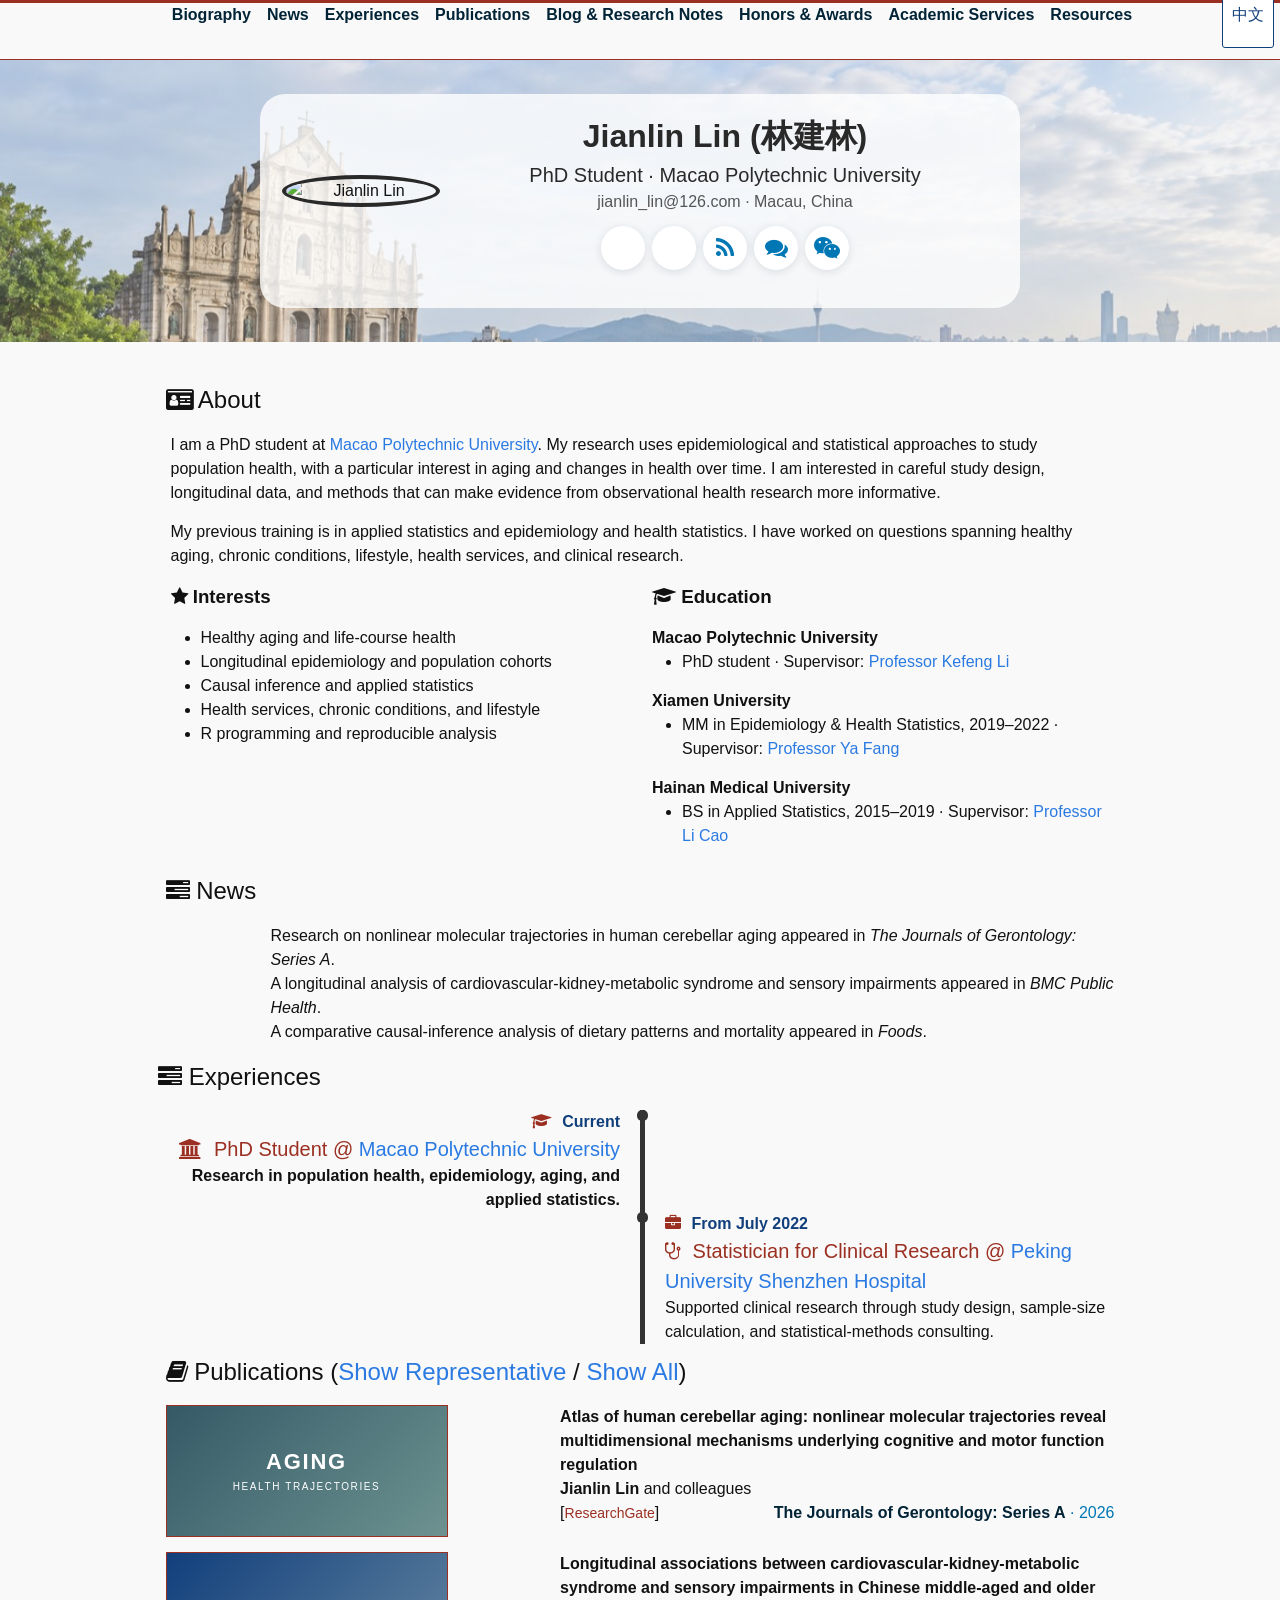
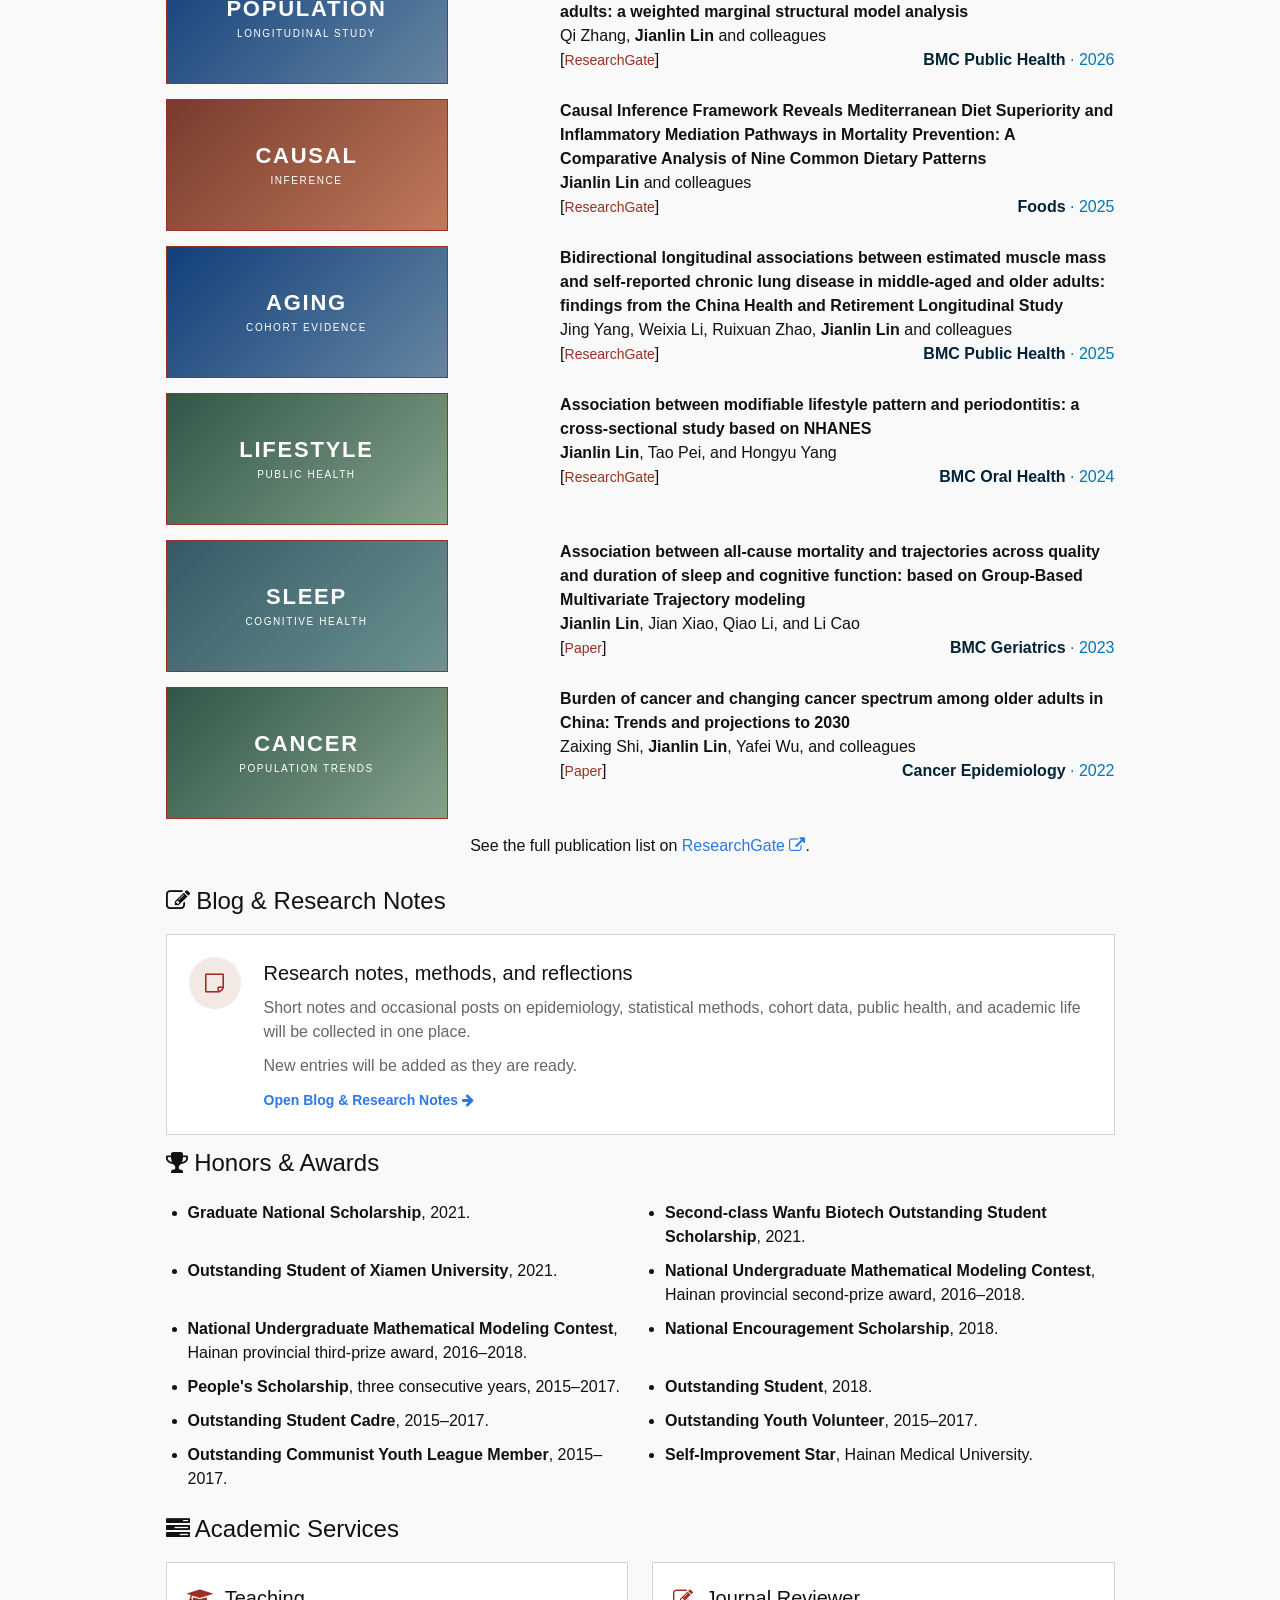
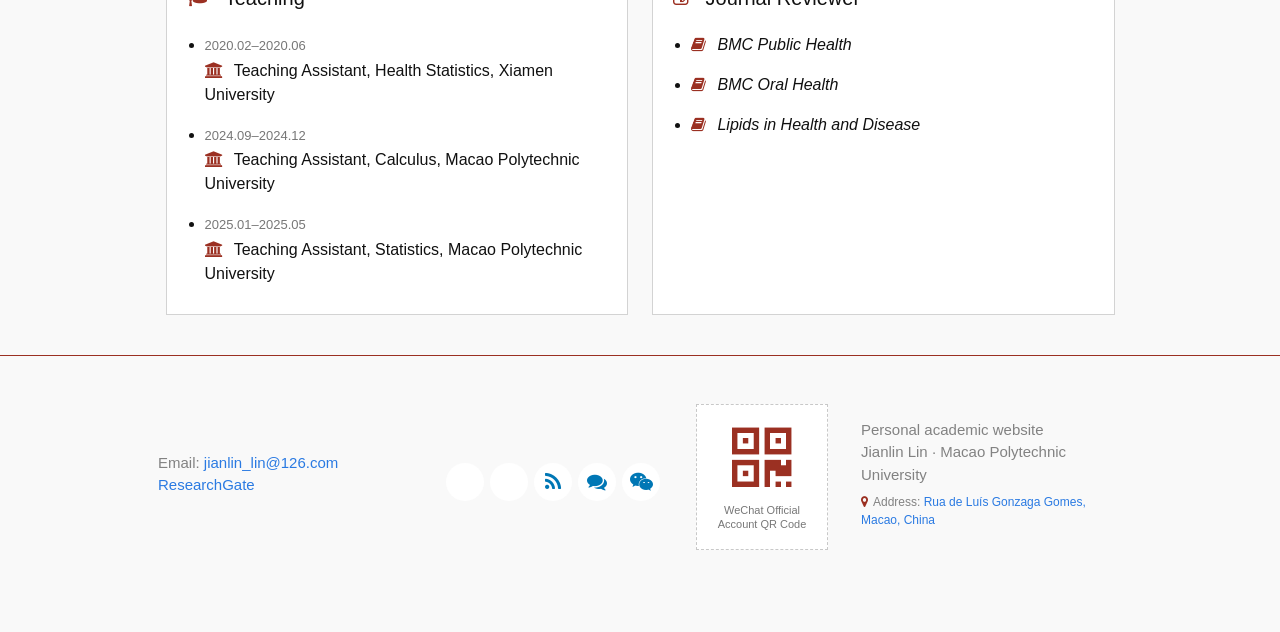
==== commit 34df123b: "Restore profile icons and add Macau contact details" ====
--- a/index.html
+++ b/index.html
@@ -19,6 +19,7 @@
         <button class="menu-icon" type="button" aria-expanded="false" aria-controls="site-links"><span class="sr-only">Toggle navigation</span><i class="fa fa-bars"></i></button>
         <div class="trigger" id="site-links">
           <a class="page-link" href="#bio"><b>Biography</b></a>
+          <a class="page-link" href="#news"><b>News</b></a>
           <a class="page-link" href="#timeline"><b>Experiences</b></a>
           <a class="page-link" href="#publications"><b>Publications</b></a>
           <a class="page-link" href="#writing"><b>Blog &amp; Research Notes</b></a>
@@ -47,6 +48,13 @@
         <div id="my-name" class="text-grey-dark">Jianlin Lin (林建林)</div>
         <div id="my-title" class="text-grey">PhD Student · Macao Polytechnic University</div>
         <div id="my-email" class="text-grey-light"><a href="mailto:jianlin_lin@126.com">jianlin_lin@126.com</a> · Macau, China</div>
+        <div class="social-media profile-social-media" aria-label="Academic and social profiles">
+          <a href="https://www.researchgate.net/profile/Jianlin_Lin" target="_blank" rel="noreferrer" class="icon-button linkedin" aria-label="ResearchGate"><i class="ai ai-researchgate icon-linkedin"></i><span></span></a>
+          <a href="https://scholar.google.com/citations?user=3HBi26cAAAAJ&amp;hl=en" target="_blank" rel="noreferrer" class="icon-button linkedin" aria-label="Google Scholar"><i class="ai ai-google-scholar icon-linkedin"></i><span></span></a>
+          <a href="https://blog.csdn.net/linjianlin1996?spm=1010.2135.3001.5343" target="_blank" rel="noreferrer" class="icon-button linkedin" aria-label="CSDN"><i class="fa fa-rss icon-linkedin"></i><span></span></a>
+          <a href="https://www.zhihu.com/people/jianlinlin" target="_blank" rel="noreferrer" class="icon-button linkedin" aria-label="Zhihu"><i class="fa fa-comments icon-linkedin"></i><span></span></a>
+          <a href="#wechat-account" class="icon-button linkedin" aria-label="WeChat Official Account"><i class="fa fa-wechat icon-linkedin"></i><span></span></a>
+        </div>
       </div>
     </div>
   </div>
@@ -195,7 +203,7 @@
         <a href="#wechat-account" class="icon-button linkedin" aria-label="Personal WeChat account placeholder"><i class="fa fa-wechat icon-linkedin"></i><span></span></a>
       </div></div>
       <div class="footer-col footer-col-3" id="wechat-account"><div class="wechat-footer-qr" aria-label="WeChat Official Account QR code placeholder"><i class="fa fa-qrcode" aria-hidden="true"></i><span>WeChat Official Account QR Code</span></div></div>
-      <div class="footer-col footer-col-4"><p class="text">Personal academic website<br>Jianlin Lin · Macao Polytechnic University</p></div>
+      <div class="footer-col footer-col-4"><p class="text">Personal academic website<br>Jianlin Lin · Macao Polytechnic University<span class="footer-address"><i class="fa fa-map-marker" aria-hidden="true"></i><span class="footer-address-label">Address:</span> <a href="https://mpusite.mpu.edu.mo/en/contact_us.php" target="_blank" rel="noreferrer">Rua de Luís Gonzaga Gomes, Macao, China</a></span></p></div>
     </div></div>
   </footer>
   <button class="back-to-top" type="button">Top</button>
--- a/styles.css
+++ b/styles.css
@@ -1,7 +1,7 @@
 /* Small additions for Jianlin Lin's version of the reference page template. */
 .shallow-bg {
-  background-image: linear-gradient(rgba(13, 28, 40, .25), rgba(13, 28, 40, .25)), url("https://www.mpu.edu.mo/uploads/Images-Pictures/Post/034_UPM_GRP_2026_Photo%201.jpg");
-  background-position: center top;
+  background-image: linear-gradient(rgba(246, 249, 251, .16), rgba(246, 249, 251, .16)), url("assets/macau-landmark-hero-optimized.jpg");
+  background-position: center 48%;
   background-size: cover;
 }
 .site-nav .menu-icon {
@@ -60,6 +60,76 @@
 .palette-status { min-height:20px; margin-top:8px; color:#52775e; font-size:13px; }
 .site-footer .icon-button { margin-right:8px; }
 .back-to-top { border:0; cursor:pointer; font-family:inherit; }
+
+/* Searchable data-resource catalog. */
+.data-resource-page { max-width:1380px; }
+.catalog-note { display:flex; align-items:flex-start; gap:8px; margin:12px 0 20px; padding:12px 14px; border-left:3px solid #9b3022; background:#f7f4f2; color:#5d5d5d; font-size:13px; line-height:1.55; }
+.catalog-note .fa { flex:0 0 auto; margin-top:2px; color:#9b3022; }
+.dataset-browser { display:grid; grid-template-columns:265px minmax(0,1fr); align-items:start; gap:26px; margin:20px 0 10px; }
+.dataset-sidebar { position:sticky; top:76px; max-height:calc(100vh - 96px); overflow:auto; padding:16px; border:1px solid #dedede; border-radius:5px; background:#fff; box-shadow:0 2px 8px rgba(0,0,0,.035); }
+.dataset-side-section + .dataset-side-section { margin-top:19px; padding-top:17px; border-top:1px solid #e8e8e8; }
+.dataset-side-section h2 { margin:0 0 10px; font-size:16px; }
+.dataset-side-section h2 .fa { width:19px; margin-right:5px; color:#9b3022; }
+.dataset-categories { display:grid; gap:3px; }
+.dataset-category { display:flex; width:100%; align-items:center; justify-content:space-between; gap:8px; border:0; border-radius:4px; padding:8px 9px; color:#404040; background:transparent; font:inherit; font-size:13px; text-align:left; cursor:pointer; }
+.dataset-category > span:first-child { display:flex; align-items:flex-start; gap:8px; }
+.dataset-category .fa { width:14px; margin-top:2px; color:#858585; text-align:center; }
+.dataset-category:hover, .dataset-category.is-active { color:#8c2c22; background:#f7f0ee; }
+.dataset-category.is-active { font-weight:700; }
+.dataset-category.is-active .fa { color:#9b3022; }
+.category-count { flex:0 0 auto; min-width:22px; padding:1px 6px; border-radius:10px; color:#777; background:#f0f0f0; font-size:11px; text-align:center; }
+.dataset-filters label { display:block; margin:11px 0 5px; color:#555; font-size:12px; font-weight:700; }
+.dataset-filters input, .dataset-filters select { box-sizing:border-box; width:100%; min-height:35px; border:1px solid #d6d6d6; border-radius:3px; padding:6px 8px; color:#333; background:#fff; font:inherit; font-size:13px; }
+.dataset-filters input:focus, .dataset-filters select:focus { outline:2px solid rgba(42,115,186,.25); border-color:#2a73ba; }
+.year-filter { display:flex; align-items:center; gap:6px; }
+.year-filter input { min-width:0; }
+.year-filter span { color:#777; font-size:12px; }
+.dataset-reset { width:100%; margin-top:13px; border:1px solid #cfcfcf; border-radius:3px; padding:8px; color:#555; background:#fafafa; font:inherit; font-size:12px; cursor:pointer; }
+.dataset-reset:hover { color:#8c2c22; border-color:#9b3022; background:#fff; }
+.dataset-results { min-width:0; }
+.dataset-results-head { display:flex; align-items:center; justify-content:space-between; min-height:34px; margin:0 0 8px; }
+.dataset-results-head p { margin:0; color:#666; font-size:13px; }
+.dataset-clear-search { border:0; padding:5px 0; color:#2a73ba; background:transparent; font:inherit; font-size:12px; cursor:pointer; }
+.dataset-clear-search:hover { text-decoration:underline; }
+.dataset-card-grid { display:grid; grid-template-columns:repeat(2,minmax(0,1fr)); gap:14px; }
+.dataset-card { display:flex; min-width:0; flex-direction:column; border:1px solid #d9d9d9; border-radius:5px; padding:16px; background:#fff; box-shadow:0 2px 7px rgba(0,0,0,.035); }
+.dataset-card:hover { border-color:#bda29c; box-shadow:0 4px 13px rgba(0,0,0,.07); }
+.dataset-card-top { display:flex; align-items:center; justify-content:space-between; gap:8px; }
+.dataset-acronym { color:#9b3022; font-size:12px; font-weight:800; letter-spacing:.055em; }
+.dataset-country-chip { max-width:68%; overflow:hidden; border-radius:10px; padding:3px 8px; color:#626262; background:#f2f2f2; font-size:10px; text-overflow:ellipsis; white-space:nowrap; }
+.dataset-card h2 { margin:9px 0 12px; color:#292929; font-size:17px; line-height:1.35; }
+.dataset-fields { margin:0; }
+.dataset-fields > div { margin:0 0 10px; }
+.dataset-fields dt { margin:0 0 3px; color:#777; font-size:10px; font-weight:800; letter-spacing:.04em; text-transform:uppercase; }
+.dataset-fields dt .fa { margin-right:4px; color:#9b3022; }
+.dataset-fields dd { margin:0; overflow-wrap:anywhere; color:#383838; font-size:12px; line-height:1.55; }
+.dataset-years dd { font-weight:600; }
+.dataset-tags { display:flex; flex-wrap:wrap; gap:5px; margin:2px 0 12px; }
+.dataset-tag { border:1px solid #e6e1df; border-radius:12px; padding:3px 7px; color:#6f4b44; background:#faf7f6; font-size:10px; line-height:1.3; }
+.dataset-citation { margin:0 0 10px; border-top:1px solid #eee; padding-top:9px; }
+.dataset-citation summary { color:#2a73ba; font-size:12px; font-weight:700; cursor:pointer; }
+.dataset-citation summary .fa { margin-right:4px; }
+.dataset-citation p { margin:7px 0 0; color:#5d5d5d; font-size:11px; line-height:1.55; }
+.dataset-note { margin:0 0 10px; color:#6a6a6a; font-size:11px; line-height:1.5; }
+.dataset-note .fa { margin-right:4px; color:#9b3022; }
+.dataset-source { display:inline-flex; align-items:center; gap:6px; align-self:flex-start; margin-top:auto; padding-top:3px; color:#2a73ba; font-size:12px; font-weight:700; }
+.dataset-empty { margin:0; border:1px dashed #ccc; padding:32px 18px; color:#666; text-align:center; }
+.resource-back-link { margin-top:24px; }
+@media(max-width:980px) {
+  .dataset-browser { grid-template-columns:225px minmax(0,1fr); gap:16px; }
+  .dataset-sidebar { padding:12px; }
+  .dataset-card-grid { grid-template-columns:1fr; }
+}
+@media(max-width:700px) {
+  .dataset-browser { grid-template-columns:1fr; }
+  .dataset-sidebar { position:static; max-height:none; overflow:visible; }
+  .dataset-categories { grid-template-columns:repeat(2,minmax(0,1fr)); }
+  .dataset-card-grid { grid-template-columns:repeat(2,minmax(0,1fr)); }
+}
+@media(max-width:480px) {
+  .dataset-categories, .dataset-card-grid { grid-template-columns:1fr; }
+  .dataset-card { padding:14px; }
+}
 @media(max-width:600px) {
   .site-nav .trigger.open { display:block; padding-bottom:5px; }
   .site-nav .bio-columns { grid-template-columns:1fr; }
@@ -88,6 +158,10 @@
 .social-media .icon-button { flex:0 0 44px; width:44px; height:44px; margin:0; font-size:23px; line-height:44px; }
 .social-media .icon-button i { width:44px; height:44px; line-height:44px; }
 .social-media .icon-button:hover span { width:44px; height:44px; margin:-22px; }
+.profile-social-media { gap:7px; margin-top:12px; }
+.profile-social-media .icon-button { border-radius:50%; box-shadow:0 2px 8px rgba(25,45,60,.12); }
+.profile-social-media .icon-button span { border-radius:50%; }
+.profile-social-media .icon-button:hover span { border-radius:50%; }
 #my-email { color:#555; }
 #wechat-account { display:flex; justify-content:center; margin:18px 0 28px; }
 .wechat-footer-qr { display:flex; flex-direction:column; align-items:center; justify-content:center; gap:8px; width:148px; min-height:168px; padding:12px; border:1px dashed #c8c8c8; background:#fff; color:#777; text-align:center; box-sizing:border-box; }
@@ -134,3 +208,62 @@
   .palette-color-row { flex-wrap:wrap; }
   .palette-swatch { flex:1 1 calc(50% - 6px); max-width:none; }
 }
+
+/* Center the primary navigation while keeping the language control at the edge. */
+.site-nav { position:relative; justify-content:center; }
+.site-nav .trigger { justify-content:center; margin:0; }
+.site-nav .language-toggle { position:absolute; right:0; }
+.nav-resource-item { position:relative; display:flex; align-items:center; }
+.resource-subnav { display:none; position:absolute; top:100%; left:50%; z-index:30; min-width:220px; padding:7px; transform:translateX(-50%); flex-direction:column; gap:0; border:1px solid #dedede; border-radius:5px; background:#fff; box-shadow:0 8px 20px rgba(0,0,0,.14); line-height:1.4; text-align:left; }
+.nav-resource-item:hover .resource-subnav,
+.nav-resource-item:focus-within .resource-subnav { display:flex; }
+.site-nav .resource-subnav .page-link { display:block; margin:0!important; padding:9px 12px; border-radius:3px; white-space:nowrap; }
+.site-nav .resource-subnav .page-link:hover { background:#f5f5f5; }
+
+.resource-card-grid { display:grid; grid-template-columns:repeat(3,minmax(0,1fr)); gap:16px; margin:24px 0 30px; }
+.resource-card { display:flex; flex-direction:column; align-items:flex-start; gap:10px; min-height:190px; padding:22px; border:1px solid #d3d3d3; background:#fff; text-decoration:none; }
+.resource-card > .fa { color:#9b3022; font-size:25px; }
+.resource-card b { color:#222; font-size:19px; font-weight:500; }
+.resource-card span { color:#666; font-size:14px; }
+.resource-card em { margin-top:auto; color:#2a7ae2; font-size:13px; font-style:normal; font-weight:600; }
+.resource-card:hover { border-color:#9b3022; box-shadow:0 3px 12px rgba(0,0,0,.08); text-decoration:none; }
+
+/* Use one matching footer on the homepage and every subpage. */
+.footer-col-wrapper { display:grid; grid-template-columns:minmax(180px,1fr) minmax(220px,auto) 150px minmax(180px,1fr); align-items:center; gap:24px; margin:0; }
+.footer-col { float:none; width:auto; margin:0; padding:0; }
+.footer-col-1 { width:auto; }
+.footer-col-2 { width:auto; }
+.footer-col-3 { width:auto; }
+.footer-col-4 { width:auto; }
+.footer-address { display:block; margin-top:7px; font-size:12px; line-height:1.5; overflow-wrap:anywhere; }
+.footer-address .fa { margin-right:5px; color:#9b3022; }
+.footer-address a { display:inline; }
+.footer-social-media { justify-content:center; gap:6px; margin:0; }
+.footer-social-media .icon-button { flex:0 0 38px; width:38px; height:38px; font-size:20px; line-height:38px; }
+.footer-social-media .icon-button i { width:38px; height:38px; line-height:38px; }
+.footer-social-media .icon-button:hover span { width:38px; height:38px; margin:-19px; }
+.wechat-footer-qr { display:flex; flex-direction:column; align-items:center; justify-content:center; gap:6px; width:132px; min-height:146px; margin:0 auto; padding:8px; border:1px dashed #c8c8c8; background:#fff; color:#777; text-align:center; box-sizing:border-box; }
+.wechat-footer-qr .fa { color:#9b3022; font-size:76px; line-height:1; }
+.wechat-footer-qr span { font-size:11px; line-height:1.25; }
+#wechat-account { scroll-margin-top:20px; }
+
+@media(max-width:1000px) {
+  .site-nav { justify-content:center; }
+  .site-nav .language-toggle { position:static; }
+  .site-nav .trigger { right:50%; transform:translateX(50%); }
+  .nav-resource-item { display:flex; flex-direction:column; align-items:stretch; }
+  .resource-subnav { display:flex; position:static; min-width:0; padding:0 0 4px 12px; transform:none; border:0; border-radius:0; background:transparent; box-shadow:none; }
+  .site-nav .resource-subnav .page-link { padding:7px 10px; }
+  .resource-card-grid { grid-template-columns:1fr; }
+  .resource-card { min-height:0; }
+  .footer-col-wrapper { grid-template-columns:minmax(0,1fr) minmax(220px,1.2fr); row-gap:22px; }
+  .footer-col-2 { grid-column:2; grid-row:1; }
+  .footer-col-3 { grid-column:1; grid-row:2; }
+  .footer-col-4 { grid-column:2; grid-row:2; }
+}
+@media(max-width:600px) {
+  .footer-col-wrapper { grid-template-columns:1fr; text-align:center; gap:18px; }
+  .footer-col-1, .footer-col-2, .footer-col-3, .footer-col-4 { grid-column:1; grid-row:auto; }
+  .footer-social-media { justify-content:center; }
+  .footer-col-4 p { margin:0; }
+}
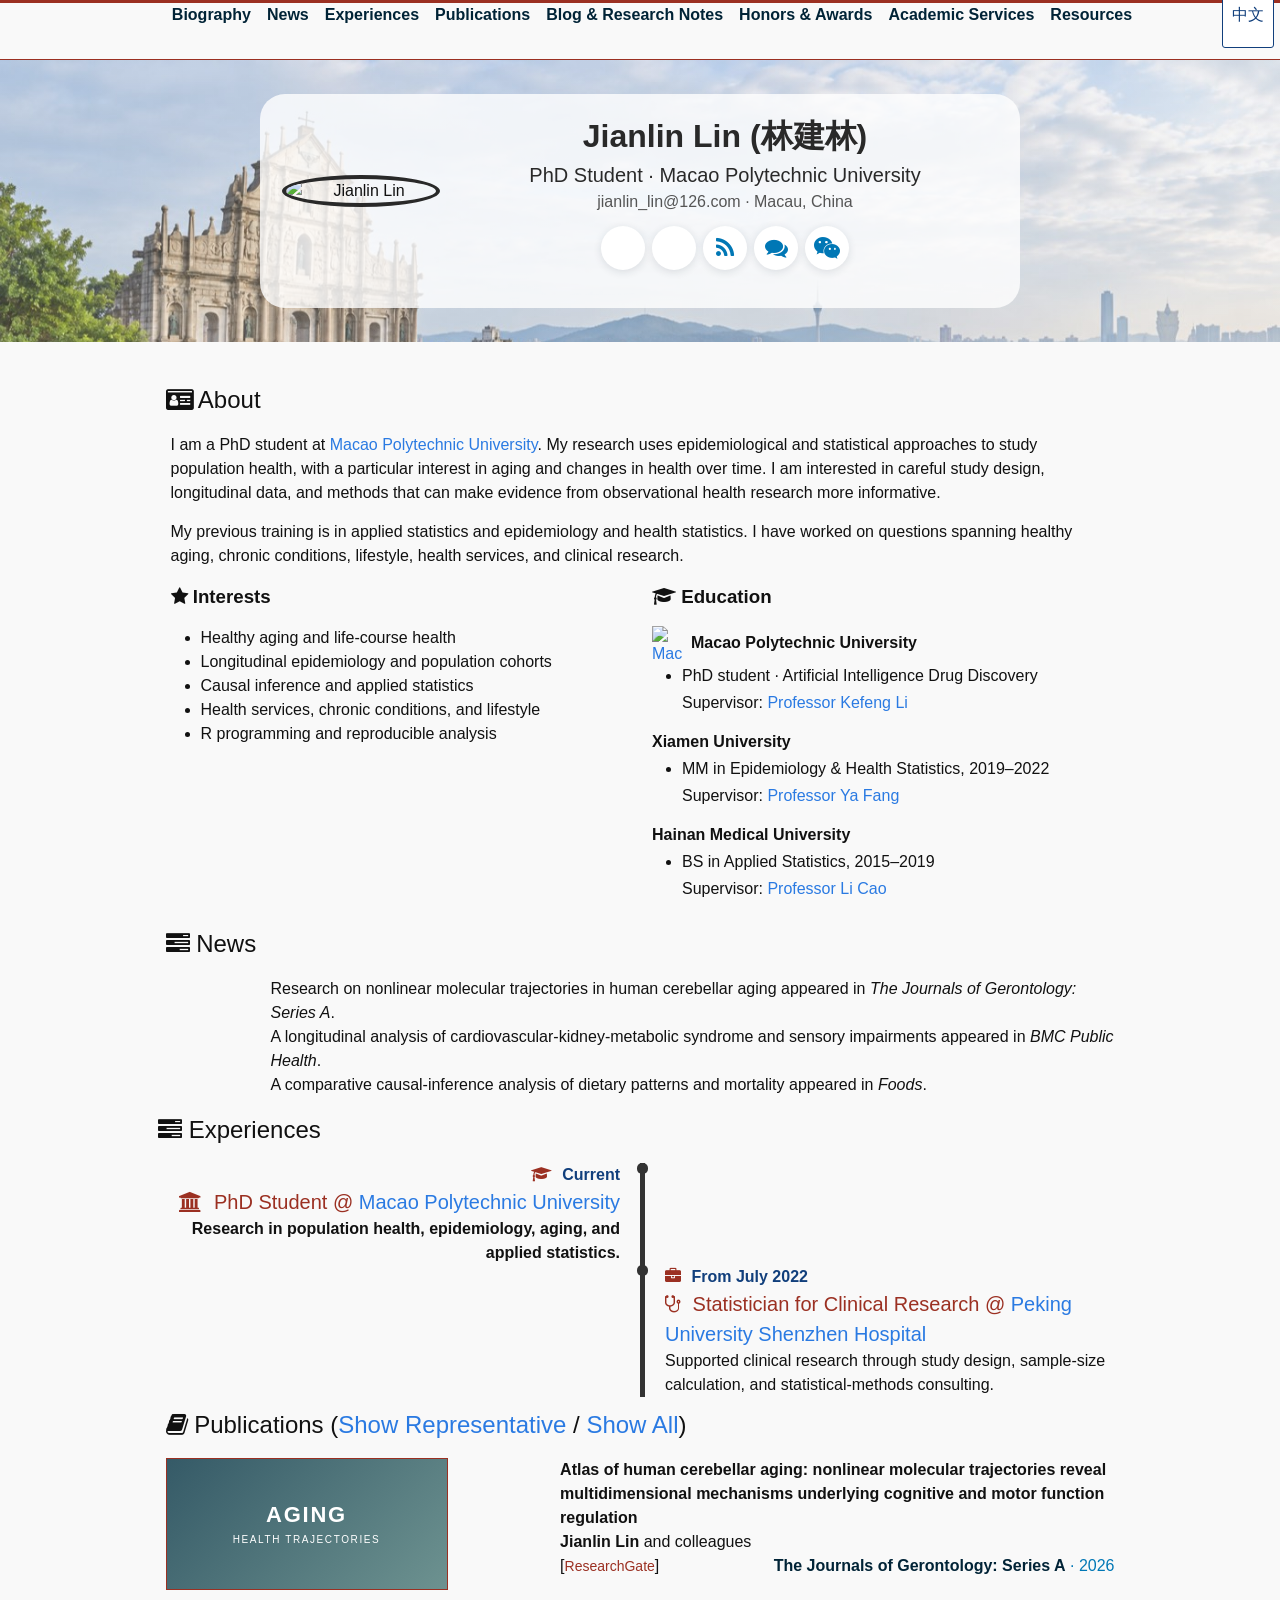
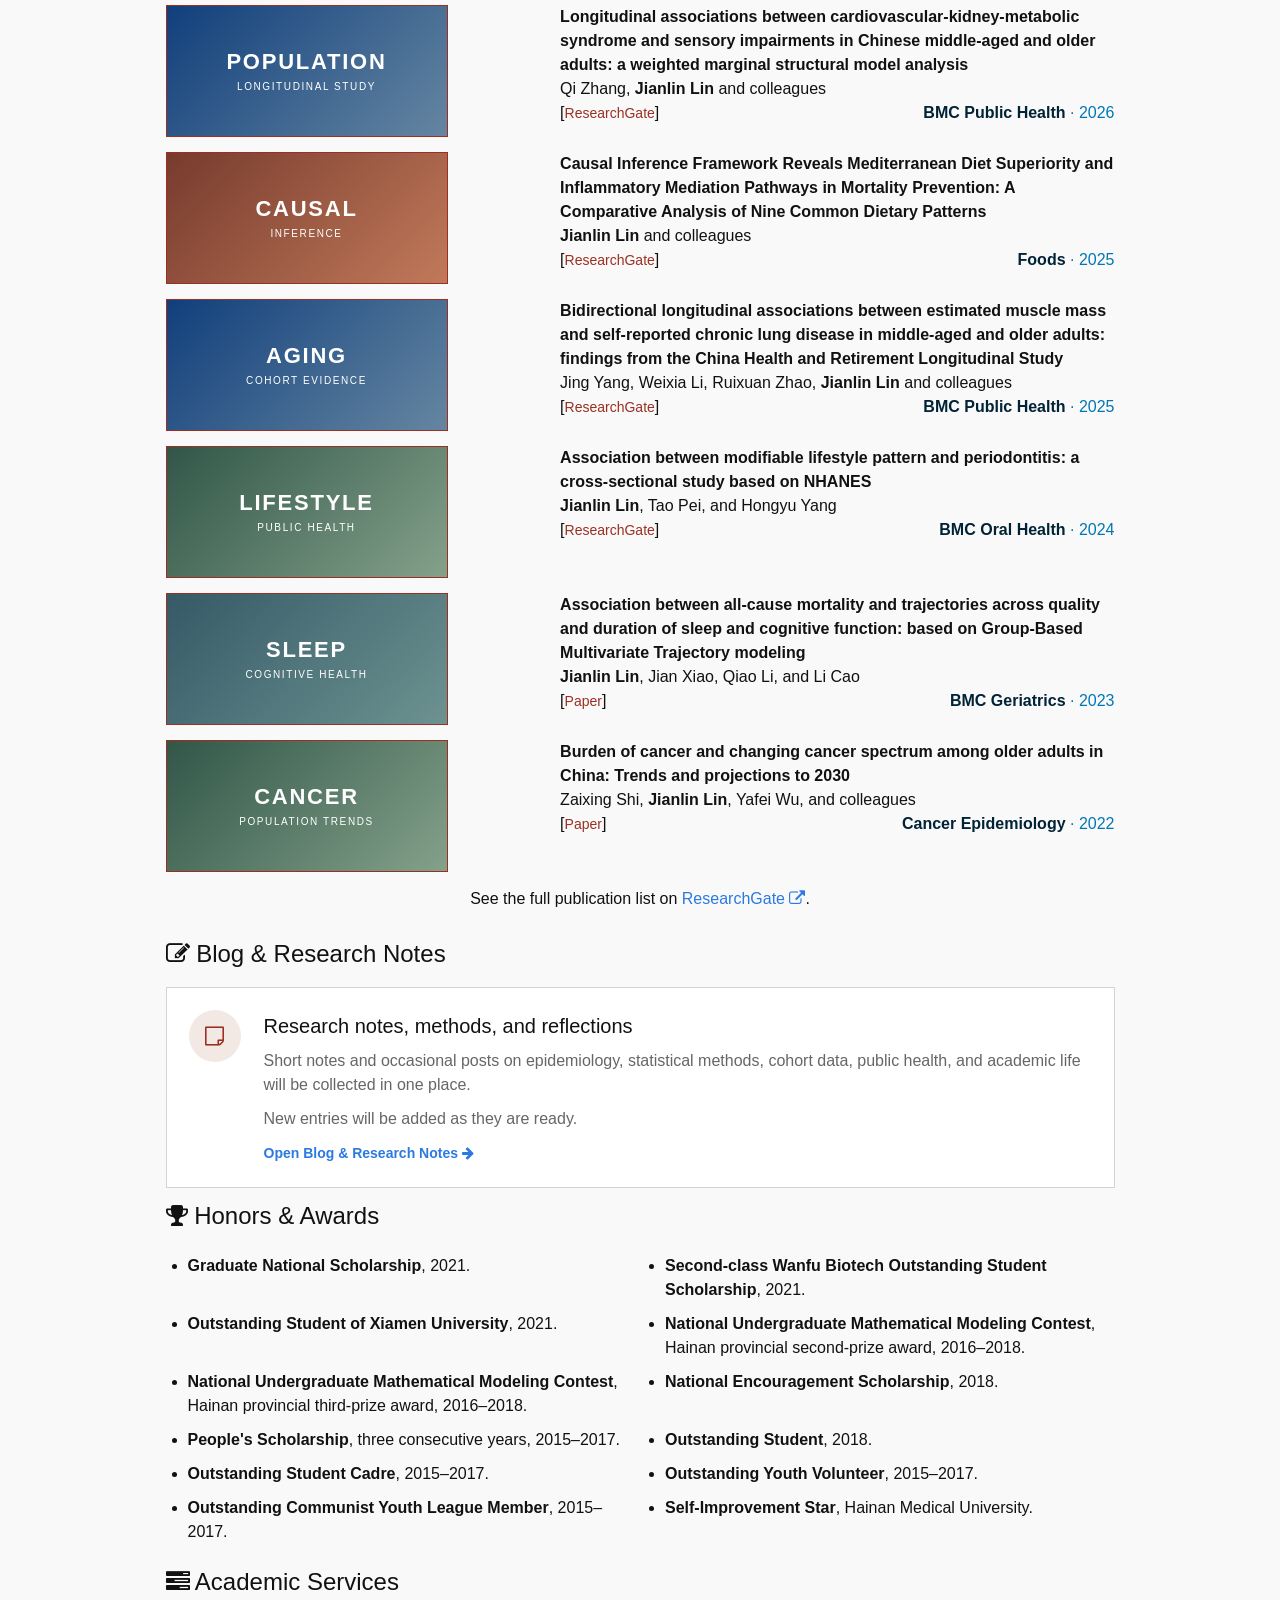
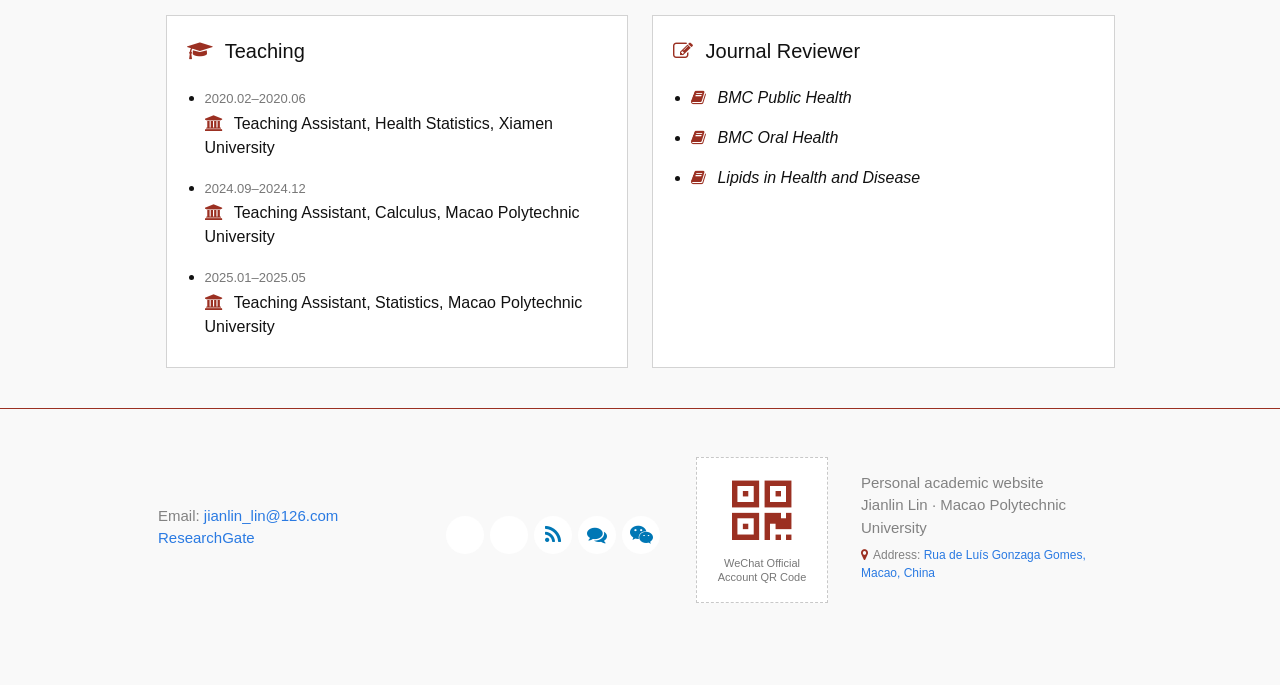
==== commit d39bb6da: "Add doctoral field and MPU logo to education" ====
--- a/index.html
+++ b/index.html
@@ -79,12 +79,17 @@
             </div>
             <div class="bio-column">
               <h3><i class="fa fa-graduation-cap" aria-hidden="true"></i> <strong>Education</strong></h3>
-              <b>Macao Polytechnic University</b>
-              <ul><li>PhD student · Supervisor: <a href="https://mpusite.mpu.edu.mo/esca/en/likefeng.php" target="_blank" rel="noreferrer">Professor Kefeng Li</a></li></ul>
-              <b>Xiamen University</b>
-              <ul><li>MM in Epidemiology &amp; Health Statistics, 2019–2022 · Supervisor: <a href="https://sph.xmu.edu.cn/info/2272/74735.htm" target="_blank" rel="noreferrer">Professor Ya Fang</a></li></ul>
-              <b>Hainan Medical University</b>
-              <ul><li>BS in Applied Statistics, 2015–2019 · Supervisor: <a href="https://www.muhn.edu.cn/ggwsxy/info/1043/8363.htm" target="_blank" rel="noreferrer">Professor Li Cao</a></li></ul>
+              <div class="education-school-heading">
+                <a class="education-logo-link" href="https://commons.wikimedia.org/wiki/File:Macao_Polytechnic_University_logo.svg" target="_blank" rel="noreferrer" aria-label="Macao Polytechnic University logo source">
+                  <img class="education-school-logo" src="https://upload.wikimedia.org/wikipedia/commons/e/ee/Macao_Polytechnic_University_logo.svg" alt="Macao Polytechnic University logo">
+                </a>
+                <b>Macao Polytechnic University</b>
+              </div>
+              <ul class="education-details"><li>PhD student · Artificial Intelligence Drug Discovery<span class="education-supervisor">Supervisor: <a href="https://mpusite.mpu.edu.mo/esca/en/likefeng.php" target="_blank" rel="noreferrer">Professor Kefeng Li</a></span></li></ul>
+              <b class="education-school-name">Xiamen University</b>
+              <ul class="education-details"><li>MM in Epidemiology &amp; Health Statistics, 2019–2022<span class="education-supervisor">Supervisor: <a href="https://sph.xmu.edu.cn/info/2272/74735.htm" target="_blank" rel="noreferrer">Professor Ya Fang</a></span></li></ul>
+              <b class="education-school-name">Hainan Medical University</b>
+              <ul class="education-details"><li>BS in Applied Statistics, 2015–2019<span class="education-supervisor">Supervisor: <a href="https://www.muhn.edu.cn/ggwsxy/info/1043/8363.htm" target="_blank" rel="noreferrer">Professor Li Cao</a></span></li></ul>
             </div>
           </div>
         </div>
--- a/styles.css
+++ b/styles.css
@@ -16,6 +16,12 @@
 .sr-only { position:absolute; width:1px; height:1px; padding:0; margin:-1px; overflow:hidden; clip:rect(0,0,0,0); white-space:nowrap; border:0; }
 .bio-columns { display:grid; grid-template-columns:1fr 1fr; gap:24px; clear:both; }
 .bio-column { width:auto!important; float:none!important; }
+.education-school-heading { display:flex; align-items:center; gap:9px; min-height:34px; margin:12px 0 4px; }
+.education-school-heading b, .education-school-name { display:block; }
+.education-school-logo { display:block; width:30px; height:34px; object-fit:contain; }
+.education-logo-link { display:inline-flex; flex:0 0 30px; align-items:center; justify-content:center; }
+.education-details { margin-top:3px; }
+.education-supervisor { display:block; margin-top:3px; }
 .news-list { list-style:none; margin-left:0; }
 .news-list li.indented { padding-left:105px; }
 .inline-button { border:0; padding:0; background:none; color:#2a7ae2; font:inherit; cursor:pointer; }
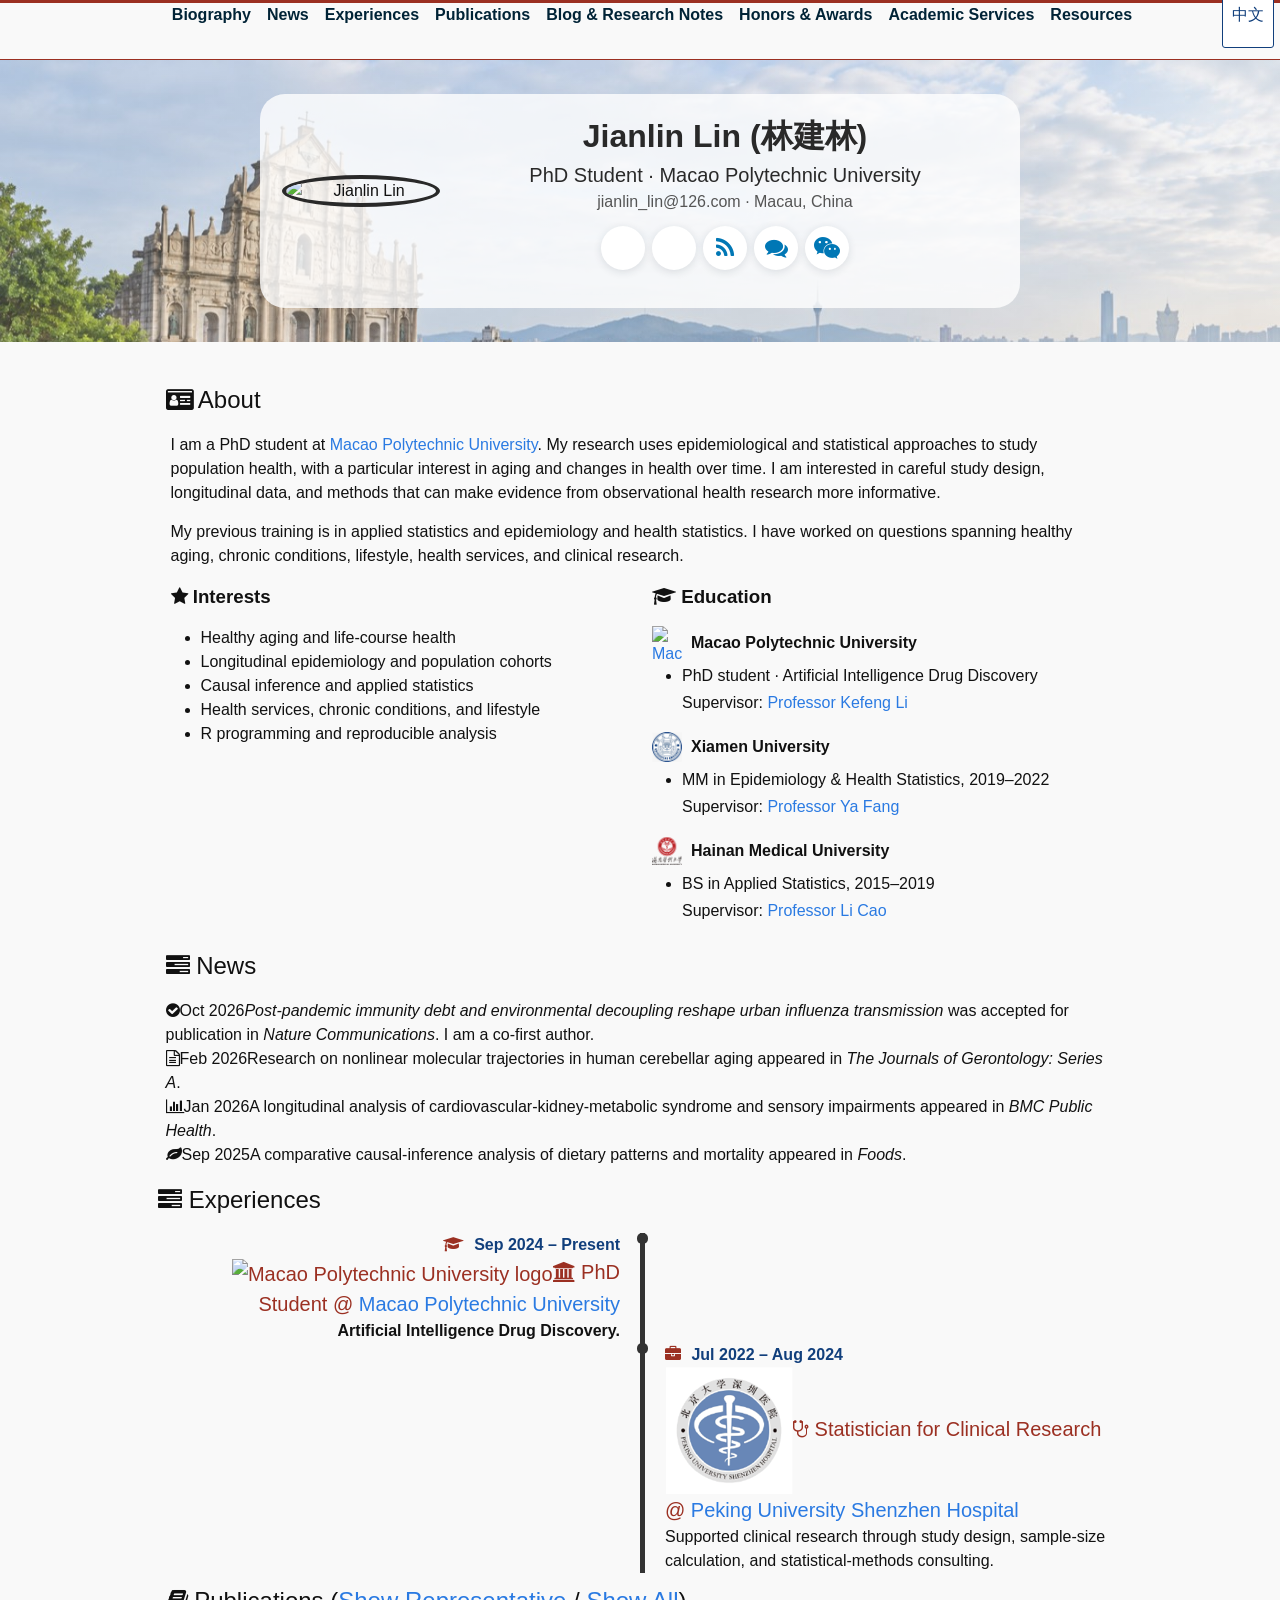
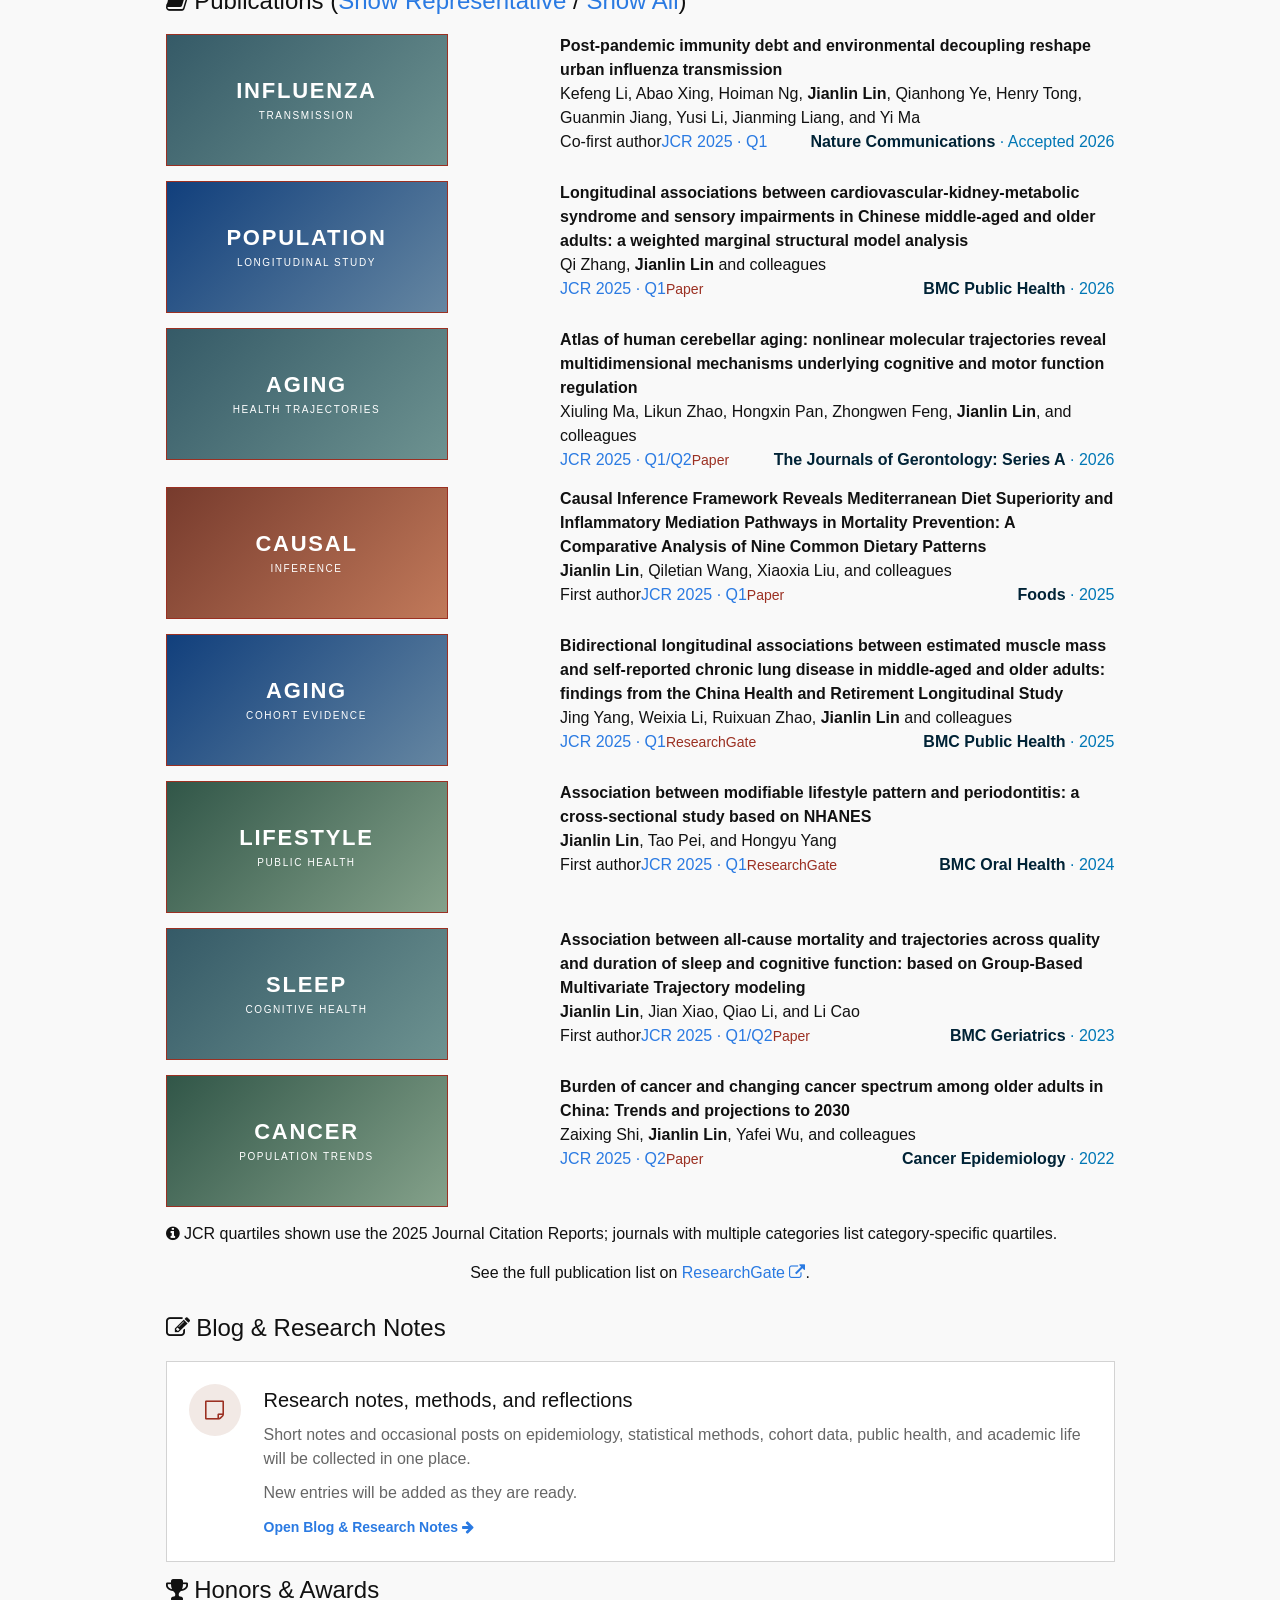
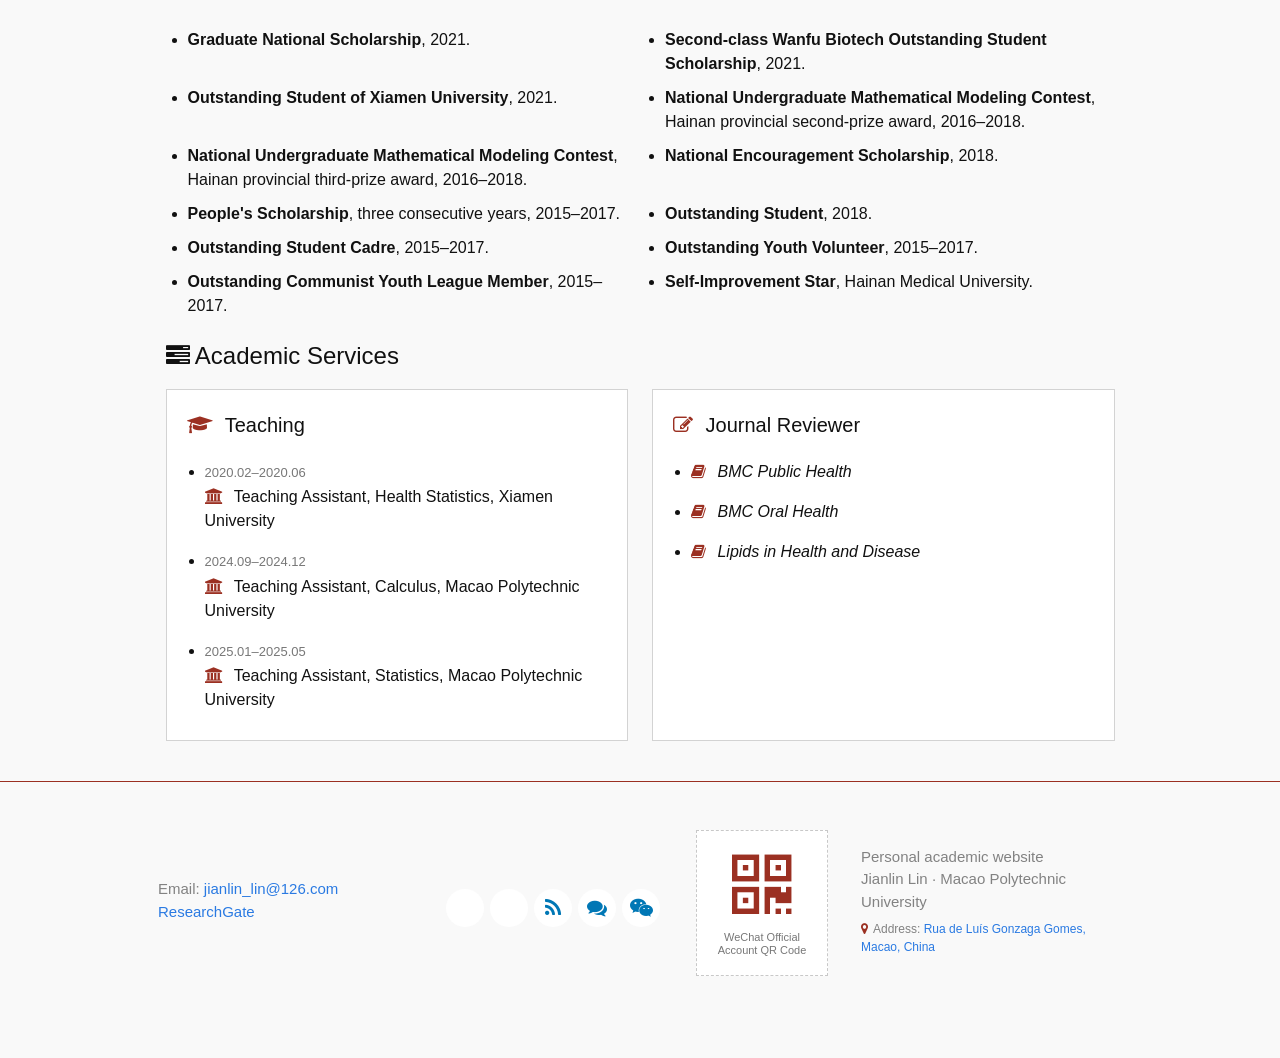
==== commit 38b40301: "Update personal website: index.html" ====
--- a/index.html
+++ b/index.html
@@ -86,9 +86,9 @@
                 <b>Macao Polytechnic University</b>
               </div>
               <ul class="education-details"><li>PhD student · Artificial Intelligence Drug Discovery<span class="education-supervisor">Supervisor: <a href="https://mpusite.mpu.edu.mo/esca/en/likefeng.php" target="_blank" rel="noreferrer">Professor Kefeng Li</a></span></li></ul>
-              <b class="education-school-name">Xiamen University</b>
+              <div class="education-school-heading"><img class="education-school-logo" src="assets/xiamen-university-logo-web.svg" alt="Xiamen University logo"><b>Xiamen University</b></div>
               <ul class="education-details"><li>MM in Epidemiology &amp; Health Statistics, 2019–2022<span class="education-supervisor">Supervisor: <a href="https://sph.xmu.edu.cn/info/2272/74735.htm" target="_blank" rel="noreferrer">Professor Ya Fang</a></span></li></ul>
-              <b class="education-school-name">Hainan Medical University</b>
+              <div class="education-school-heading"><span class="education-logo-crop hmu-logo-crop"><img class="education-school-logo" src="assets/hainan-medical-university-logo-web.svg" alt="Hainan Medical University seal"></span><b>Hainan Medical University</b></div>
               <ul class="education-details"><li>BS in Applied Statistics, 2015–2019<span class="education-supervisor">Supervisor: <a href="https://www.muhn.edu.cn/ggwsxy/info/1043/8363.htm" target="_blank" rel="noreferrer">Professor Li Cao</a></span></li></ul>
             </div>
           </div>
@@ -98,23 +98,24 @@
       <section id="news" class="bio">
         <h1 class="md-heading text-left"><i class="fa fa-tasks" aria-hidden="true"></i> News</h1>
         <ul class="news-list">
-          <li class="indented" data-date="[Feb, 2026]">Research on nonlinear molecular trajectories in human cerebellar aging appeared in <i>The Journals of Gerontology: Series A</i>.</li>
-          <li class="indented" data-date="[Jan, 2026]">A longitudinal analysis of cardiovascular-kidney-metabolic syndrome and sensory impairments appeared in <i>BMC Public Health</i>.</li>
-          <li class="indented" data-date="[Sep, 2025]">A comparative causal-inference analysis of dietary patterns and mortality appeared in <i>Foods</i>.</li>
+          <li class="news-item"><i class="fa fa-check-circle news-icon" aria-hidden="true"></i><span class="news-date">Oct 2026</span><span class="news-text"><em>Post-pandemic immunity debt and environmental decoupling reshape urban influenza transmission</em> was accepted for publication in <i>Nature Communications</i>. I am a co-first author.</span></li>
+          <li class="news-item"><i class="fa fa-file-text-o news-icon" aria-hidden="true"></i><span class="news-date">Feb 2026</span><span class="news-text">Research on nonlinear molecular trajectories in human cerebellar aging appeared in <i>The Journals of Gerontology: Series A</i>.</span></li>
+          <li class="news-item"><i class="fa fa-bar-chart news-icon" aria-hidden="true"></i><span class="news-date">Jan 2026</span><span class="news-text">A longitudinal analysis of cardiovascular-kidney-metabolic syndrome and sensory impairments appeared in <i>BMC Public Health</i>.</span></li>
+          <li class="news-item"><i class="fa fa-leaf news-icon" aria-hidden="true"></i><span class="news-date">Sep 2025</span><span class="news-text">A comparative causal-inference analysis of dietary patterns and mortality appeared in <i>Foods</i>.</span></li>
         </ul>
       </section>
 
       <section id="timeline" class="timeline-brief">
         <h1 class="md-heading text-left"><i class="fa fa-tasks" aria-hidden="true"></i> Experiences</h1>
         <div class="timeline-item">
-          <div class="timeline-date"><i class="fa fa-graduation-cap" aria-hidden="true"></i> Current</div>
-          <div class="timeline-title"><i class="fa fa-university" aria-hidden="true"></i> PhD Student @ <a href="https://www.mpu.edu.mo/" target="_blank" rel="noreferrer">Macao Polytechnic University</a></div>
-          <div class="timeline-desc"><b>Research in population health, epidemiology, aging, and applied statistics.</b></div>
+          <div class="timeline-date"><i class="fa fa-graduation-cap" aria-hidden="true"></i> Sep 2024 – Present</div>
+          <div class="timeline-title experience-title"><img class="experience-logo" src="https://upload.wikimedia.org/wikipedia/commons/e/ee/Macao_Polytechnic_University_logo.svg" alt="Macao Polytechnic University logo"><span><i class="fa fa-university" aria-hidden="true"></i> PhD Student @ </span><a href="https://www.mpu.edu.mo/" target="_blank" rel="noreferrer">Macao Polytechnic University</a></div>
+          <div class="timeline-desc"><b>Artificial Intelligence Drug Discovery.</b></div>
         </div>
         <div class="timeline-body">
           <div class="timeline-item">
-            <div class="timeline-date"><i class="fa fa-briefcase" aria-hidden="true"></i> From July 2022</div>
-            <div class="timeline-title"><i class="fa fa-stethoscope" aria-hidden="true"></i> Statistician for Clinical Research @ <a href="https://www.pkuszh.com/" target="_blank" rel="noreferrer">Peking University Shenzhen Hospital</a></div>
+            <div class="timeline-date"><i class="fa fa-briefcase" aria-hidden="true"></i> Jul 2022 – Aug 2024</div>
+            <div class="timeline-title experience-title"><img class="experience-logo" src="assets/pkuszh-logo-web.svg" alt="Peking University Shenzhen Hospital logo"><span><i class="fa fa-stethoscope" aria-hidden="true"></i> Statistician for Clinical Research @ </span><a href="https://www.pkuszh.com/" target="_blank" rel="noreferrer">Peking University Shenzhen Hospital</a></div>
             <div class="timeline-desc">Supported clinical research through study design, sample-size calculation, and statistical-methods consulting.</div>
           </div>
         </div>
@@ -124,34 +125,39 @@
         <h1 class="md-heading text-left"><i class="fa fa-book" aria-hidden="true"></i> Publications (<button class="inline-button" id="show-selected-btn" type="button">Show Representative</button> / <button class="inline-button" id="show-all-btn" type="button">Show All</button>)</h1>
         <div class="publication-list">
           <article class="pub" data-selected="true">
+            <div class="pub-left"><div class="publication-art art-aging">INFLUENZA<br><span>TRANSMISSION</span></div></div>
+            <div class="pub-right"><div class="title">Post-pandemic immunity debt and environmental decoupling reshape urban influenza transmission</div><div class="authors">Kefeng Li, Abao Xing, Hoiman Ng, <b>Jianlin Lin</b>, Qianhong Ye, Henry Tong, Guanmin Jiang, Yusi Li, Jianming Liang, and Yi Ma</div><div class="publish"><span class="publisher">Nature Communications</span><span class="place"> · Accepted 2026</span></div><div class="tags publication-tags"><span class="authorship-badge">Co-first author</span><a class="quartile-badge" href="https://www.nature.com/ncomms/ncomms/journal-impact" target="_blank" rel="noreferrer" title="2025 JCR: Q1 in Multidisciplinary Sciences">JCR 2025 · Q1</a></div></div>
+          </article>
+          <article class="pub" data-selected="false">
+            <div class="pub-left"><div class="publication-art art-cohort">POPULATION<br><span>LONGITUDINAL STUDY</span></div></div>
+            <div class="pub-right"><div class="title">Longitudinal associations between cardiovascular-kidney-metabolic syndrome and sensory impairments in Chinese middle-aged and older adults: a weighted marginal structural model analysis</div><div class="authors">Qi Zhang, <b>Jianlin Lin</b> and colleagues</div><div class="publish"><span class="publisher">BMC Public Health</span><span class="place"> · 2026</span></div><div class="tags publication-tags"><a class="quartile-badge" href="https://link.springer.com/journal/12889" target="_blank" rel="noreferrer" title="2025 JCR: Q1 in Public, Environmental &amp; Occupational Health">JCR 2025 · Q1</a><a class="tag" href="https://doi.org/10.1186/s12889-025-26163-w" target="_blank" rel="noreferrer">Paper</a></div></div>
+          </article>
+          <article class="pub" data-selected="false">
             <div class="pub-left"><div class="publication-art art-aging">AGING<br><span>HEALTH TRAJECTORIES</span></div></div>
-            <div class="pub-right"><div class="title">Atlas of human cerebellar aging: nonlinear molecular trajectories reveal multidimensional mechanisms underlying cognitive and motor function regulation</div><div class="authors"><b>Jianlin Lin</b> and colleagues</div><div class="publish"><span class="publisher">The Journals of Gerontology: Series A</span><span class="place"> · 2026</span></div><div class="tags">[<a class="tag" href="https://www.researchgate.net/profile/Jianlin_Lin" target="_blank" rel="noreferrer">ResearchGate</a>]</div></div>
-          </article>
-          <article class="pub" data-selected="true">
-            <div class="pub-left"><div class="publication-art art-cohort">POPULATION<br><span>LONGITUDINAL STUDY</span></div></div>
-            <div class="pub-right"><div class="title">Longitudinal associations between cardiovascular-kidney-metabolic syndrome and sensory impairments in Chinese middle-aged and older adults: a weighted marginal structural model analysis</div><div class="authors">Qi Zhang, <b>Jianlin Lin</b> and colleagues</div><div class="publish"><span class="publisher">BMC Public Health</span><span class="place"> · 2026</span></div><div class="tags">[<a class="tag" href="https://www.researchgate.net/profile/Jianlin_Lin" target="_blank" rel="noreferrer">ResearchGate</a>]</div></div>
+            <div class="pub-right"><div class="title">Atlas of human cerebellar aging: nonlinear molecular trajectories reveal multidimensional mechanisms underlying cognitive and motor function regulation</div><div class="authors">Xiuling Ma, Likun Zhao, Hongxin Pan, Zhongwen Feng, <b>Jianlin Lin</b>, and colleagues</div><div class="publish"><span class="publisher">The Journals of Gerontology: Series A</span><span class="place"> · 2026</span></div><div class="tags publication-tags"><a class="quartile-badge" href="https://academic.oup.com/biomedgerontology/pages/about" target="_blank" rel="noreferrer" title="2025 JCR: Q1 in Gerontology; Q2 in Geriatrics &amp; Gerontology">JCR 2025 · Q1/Q2</a><a class="tag" href="https://doi.org/10.1093/gerona/glag022" target="_blank" rel="noreferrer">Paper</a></div></div>
           </article>
           <article class="pub" data-selected="true">
             <div class="pub-left"><div class="publication-art art-methods">CAUSAL<br><span>INFERENCE</span></div></div>
-            <div class="pub-right"><div class="title">Causal Inference Framework Reveals Mediterranean Diet Superiority and Inflammatory Mediation Pathways in Mortality Prevention: A Comparative Analysis of Nine Common Dietary Patterns</div><div class="authors"><b>Jianlin Lin</b> and colleagues</div><div class="publish"><span class="publisher">Foods</span><span class="place"> · 2025</span></div><div class="tags">[<a class="tag" href="https://www.researchgate.net/profile/Jianlin_Lin" target="_blank" rel="noreferrer">ResearchGate</a>]</div></div>
+            <div class="pub-right"><div class="title">Causal Inference Framework Reveals Mediterranean Diet Superiority and Inflammatory Mediation Pathways in Mortality Prevention: A Comparative Analysis of Nine Common Dietary Patterns</div><div class="authors"><b>Jianlin Lin</b>, Qiletian Wang, Xiaoxia Liu, and colleagues</div><div class="publish"><span class="publisher">Foods</span><span class="place"> · 2025</span></div><div class="tags publication-tags"><span class="authorship-badge">First author</span><a class="quartile-badge" href="https://www.mdpi.com/journal/foods/stats" target="_blank" rel="noreferrer" title="2025 JCR: Q1 in Food Science &amp; Technology">JCR 2025 · Q1</a><a class="tag" href="https://doi.org/10.3390/foods14173122" target="_blank" rel="noreferrer">Paper</a></div></div>
           </article>
           <article class="pub" data-selected="false">
             <div class="pub-left"><div class="publication-art art-cohort">AGING<br><span>COHORT EVIDENCE</span></div></div>
-            <div class="pub-right"><div class="title">Bidirectional longitudinal associations between estimated muscle mass and self-reported chronic lung disease in middle-aged and older adults: findings from the China Health and Retirement Longitudinal Study</div><div class="authors">Jing Yang, Weixia Li, Ruixuan Zhao, <b>Jianlin Lin</b> and colleagues</div><div class="publish"><span class="publisher">BMC Public Health</span><span class="place"> · 2025</span></div><div class="tags">[<a class="tag" href="https://www.researchgate.net/profile/Jianlin_Lin" target="_blank" rel="noreferrer">ResearchGate</a>]</div></div>
+            <div class="pub-right"><div class="title">Bidirectional longitudinal associations between estimated muscle mass and self-reported chronic lung disease in middle-aged and older adults: findings from the China Health and Retirement Longitudinal Study</div><div class="authors">Jing Yang, Weixia Li, Ruixuan Zhao, <b>Jianlin Lin</b> and colleagues</div><div class="publish"><span class="publisher">BMC Public Health</span><span class="place"> · 2025</span></div><div class="tags publication-tags"><a class="quartile-badge" href="https://link.springer.com/journal/12889" target="_blank" rel="noreferrer" title="2025 JCR: Q1 in Public, Environmental &amp; Occupational Health">JCR 2025 · Q1</a><a class="tag" href="https://www.researchgate.net/profile/Jianlin_Lin" target="_blank" rel="noreferrer">ResearchGate</a></div></div>
           </article>
           <article class="pub" data-selected="true">
             <div class="pub-left"><div class="publication-art art-health">LIFESTYLE<br><span>PUBLIC HEALTH</span></div></div>
-            <div class="pub-right"><div class="title">Association between modifiable lifestyle pattern and periodontitis: a cross-sectional study based on NHANES</div><div class="authors"><b>Jianlin Lin</b>, Tao Pei, and Hongyu Yang</div><div class="publish"><span class="publisher">BMC Oral Health</span><span class="place"> · 2024</span></div><div class="tags">[<a class="tag" href="https://www.researchgate.net/profile/Jianlin_Lin" target="_blank" rel="noreferrer">ResearchGate</a>]</div></div>
-          </article>
-          <article class="pub" data-selected="false">
+            <div class="pub-right"><div class="title">Association between modifiable lifestyle pattern and periodontitis: a cross-sectional study based on NHANES</div><div class="authors"><b>Jianlin Lin</b>, Tao Pei, and Hongyu Yang</div><div class="publish"><span class="publisher">BMC Oral Health</span><span class="place"> · 2024</span></div><div class="tags publication-tags"><span class="authorship-badge">First author</span><a class="quartile-badge" href="https://link.springer.com/journal/12903" target="_blank" rel="noreferrer" title="2025 JCR: Q1 in Dentistry, Oral Surgery &amp; Medicine">JCR 2025 · Q1</a><a class="tag" href="https://www.researchgate.net/profile/Jianlin_Lin" target="_blank" rel="noreferrer">ResearchGate</a></div></div>
+          </article>
+          <article class="pub" data-selected="true">
             <div class="pub-left"><div class="publication-art art-aging">SLEEP<br><span>COGNITIVE HEALTH</span></div></div>
-            <div class="pub-right"><div class="title">Association between all-cause mortality and trajectories across quality and duration of sleep and cognitive function: based on Group-Based Multivariate Trajectory modeling</div><div class="authors"><b>Jianlin Lin</b>, Jian Xiao, Qiao Li, and Li Cao</div><div class="publish"><span class="publisher">BMC Geriatrics</span><span class="place"> · 2023</span></div><div class="tags">[<a class="tag" href="https://doi.org/10.1186/s12877-023-04231-3" target="_blank" rel="noreferrer">Paper</a>]</div></div>
+            <div class="pub-right"><div class="title">Association between all-cause mortality and trajectories across quality and duration of sleep and cognitive function: based on Group-Based Multivariate Trajectory modeling</div><div class="authors"><b>Jianlin Lin</b>, Jian Xiao, Qiao Li, and Li Cao</div><div class="publish"><span class="publisher">BMC Geriatrics</span><span class="place"> · 2023</span></div><div class="tags publication-tags"><span class="authorship-badge">First author</span><a class="quartile-badge" href="https://link.springer.com/journal/12877" target="_blank" rel="noreferrer" title="2025 JCR: Q1 in Gerontology; Q2 in Geriatrics &amp; Gerontology">JCR 2025 · Q1/Q2</a><a class="tag" href="https://doi.org/10.1186/s12877-023-04231-3" target="_blank" rel="noreferrer">Paper</a></div></div>
           </article>
           <article class="pub" data-selected="false">
             <div class="pub-left"><div class="publication-art art-health">CANCER<br><span>POPULATION TRENDS</span></div></div>
-            <div class="pub-right"><div class="title">Burden of cancer and changing cancer spectrum among older adults in China: Trends and projections to 2030</div><div class="authors">Zaixing Shi, <b>Jianlin Lin</b>, Yafei Wu, and colleagues</div><div class="publish"><span class="publisher">Cancer Epidemiology</span><span class="place"> · 2022</span></div><div class="tags">[<a class="tag" href="https://doi.org/10.1016/j.canep.2021.102068" target="_blank" rel="noreferrer">Paper</a>]</div></div>
-          </article>
-        </div>
+            <div class="pub-right"><div class="title">Burden of cancer and changing cancer spectrum among older adults in China: Trends and projections to 2030</div><div class="authors">Zaixing Shi, <b>Jianlin Lin</b>, Yafei Wu, and colleagues</div><div class="publish"><span class="publisher">Cancer Epidemiology</span><span class="place"> · 2022</span></div><div class="tags publication-tags"><a class="quartile-badge" href="https://www.sciencedirect.com/journal/cancer-epidemiology" target="_blank" rel="noreferrer" title="2025 JCR quartile information">JCR 2025 · Q2</a><a class="tag" href="https://doi.org/10.1016/j.canep.2021.102068" target="_blank" rel="noreferrer">Paper</a></div></div>
+          </article>
+        </div>
+        <p class="publication-note"><i class="fa fa-info-circle" aria-hidden="true"></i> JCR quartiles shown use the 2025 Journal Citation Reports; journals with multiple categories list category-specific quartiles.</p>
         <p class="publication-more">See the full publication list on <a href="https://www.researchgate.net/profile/Jianlin_Lin/research" target="_blank" rel="noreferrer">ResearchGate <i class="fa fa-external-link" aria-hidden="true"></i></a>.</p>
       </section>
 
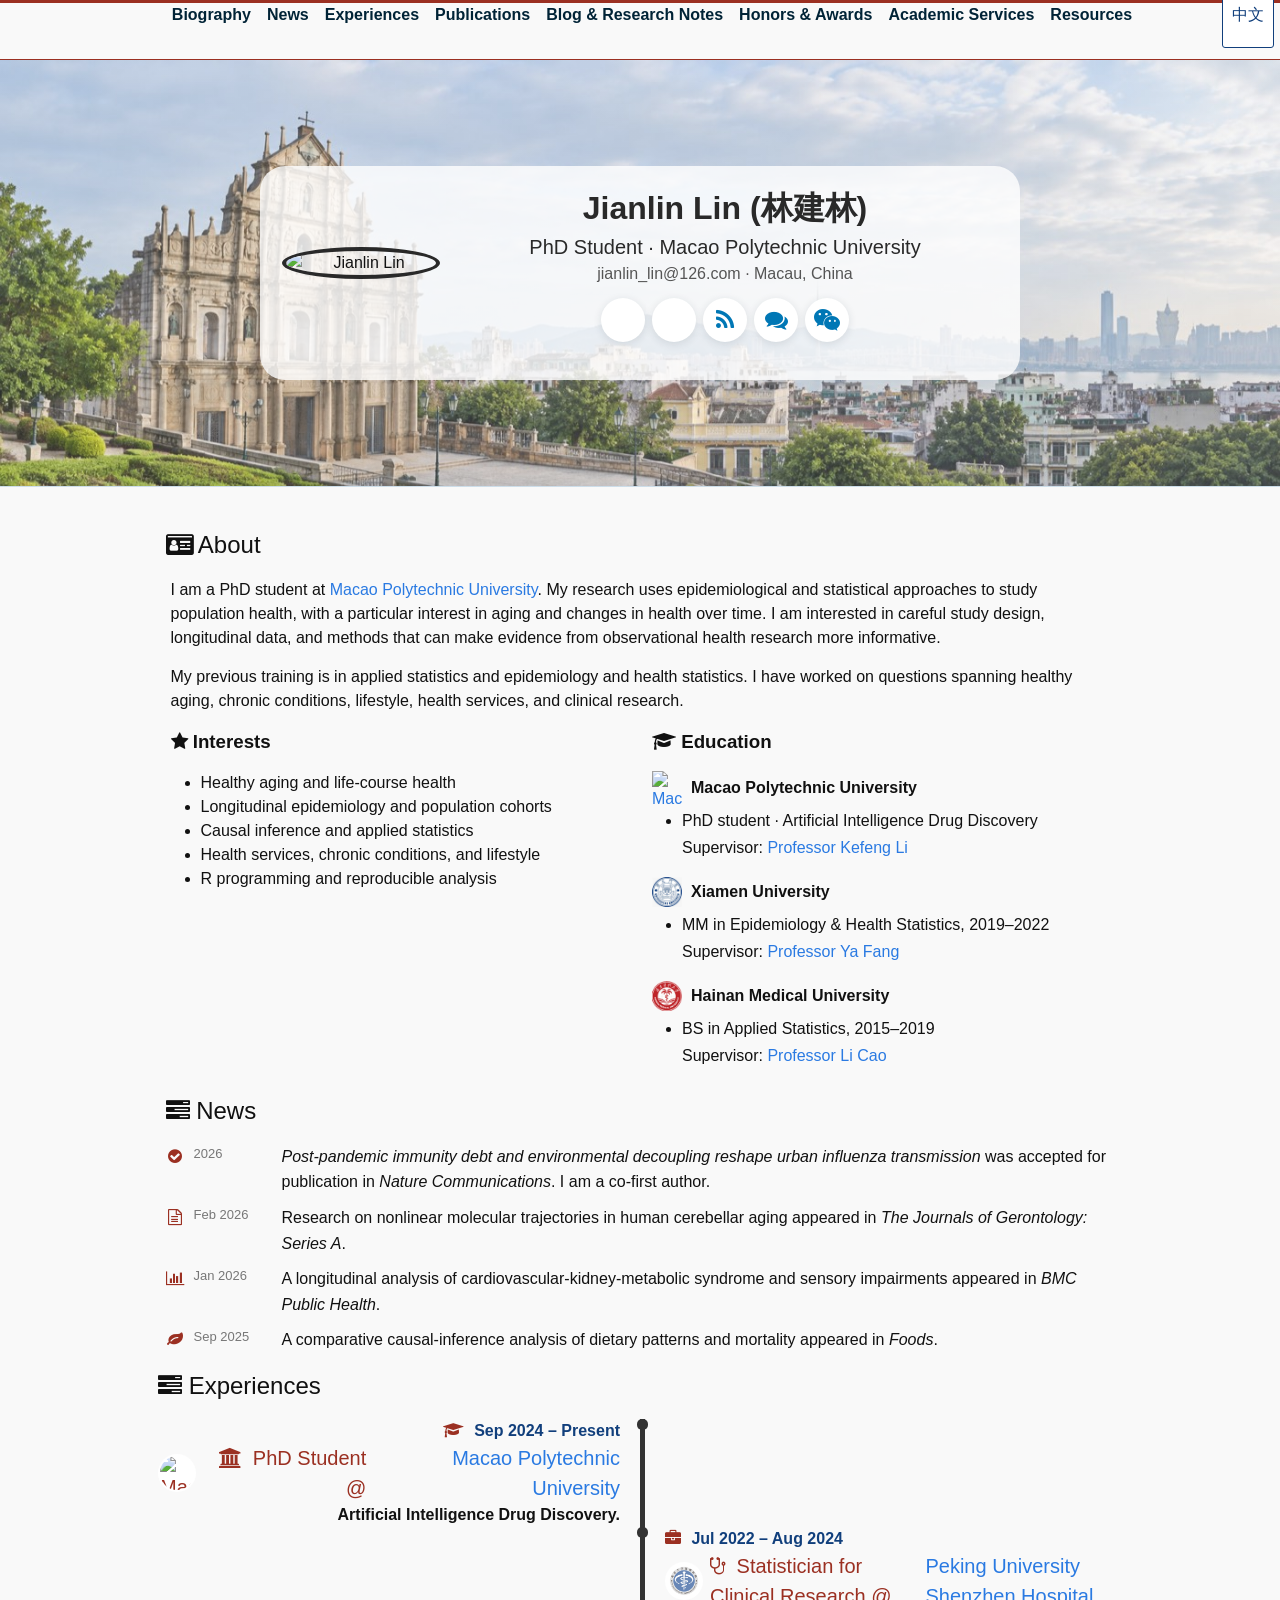
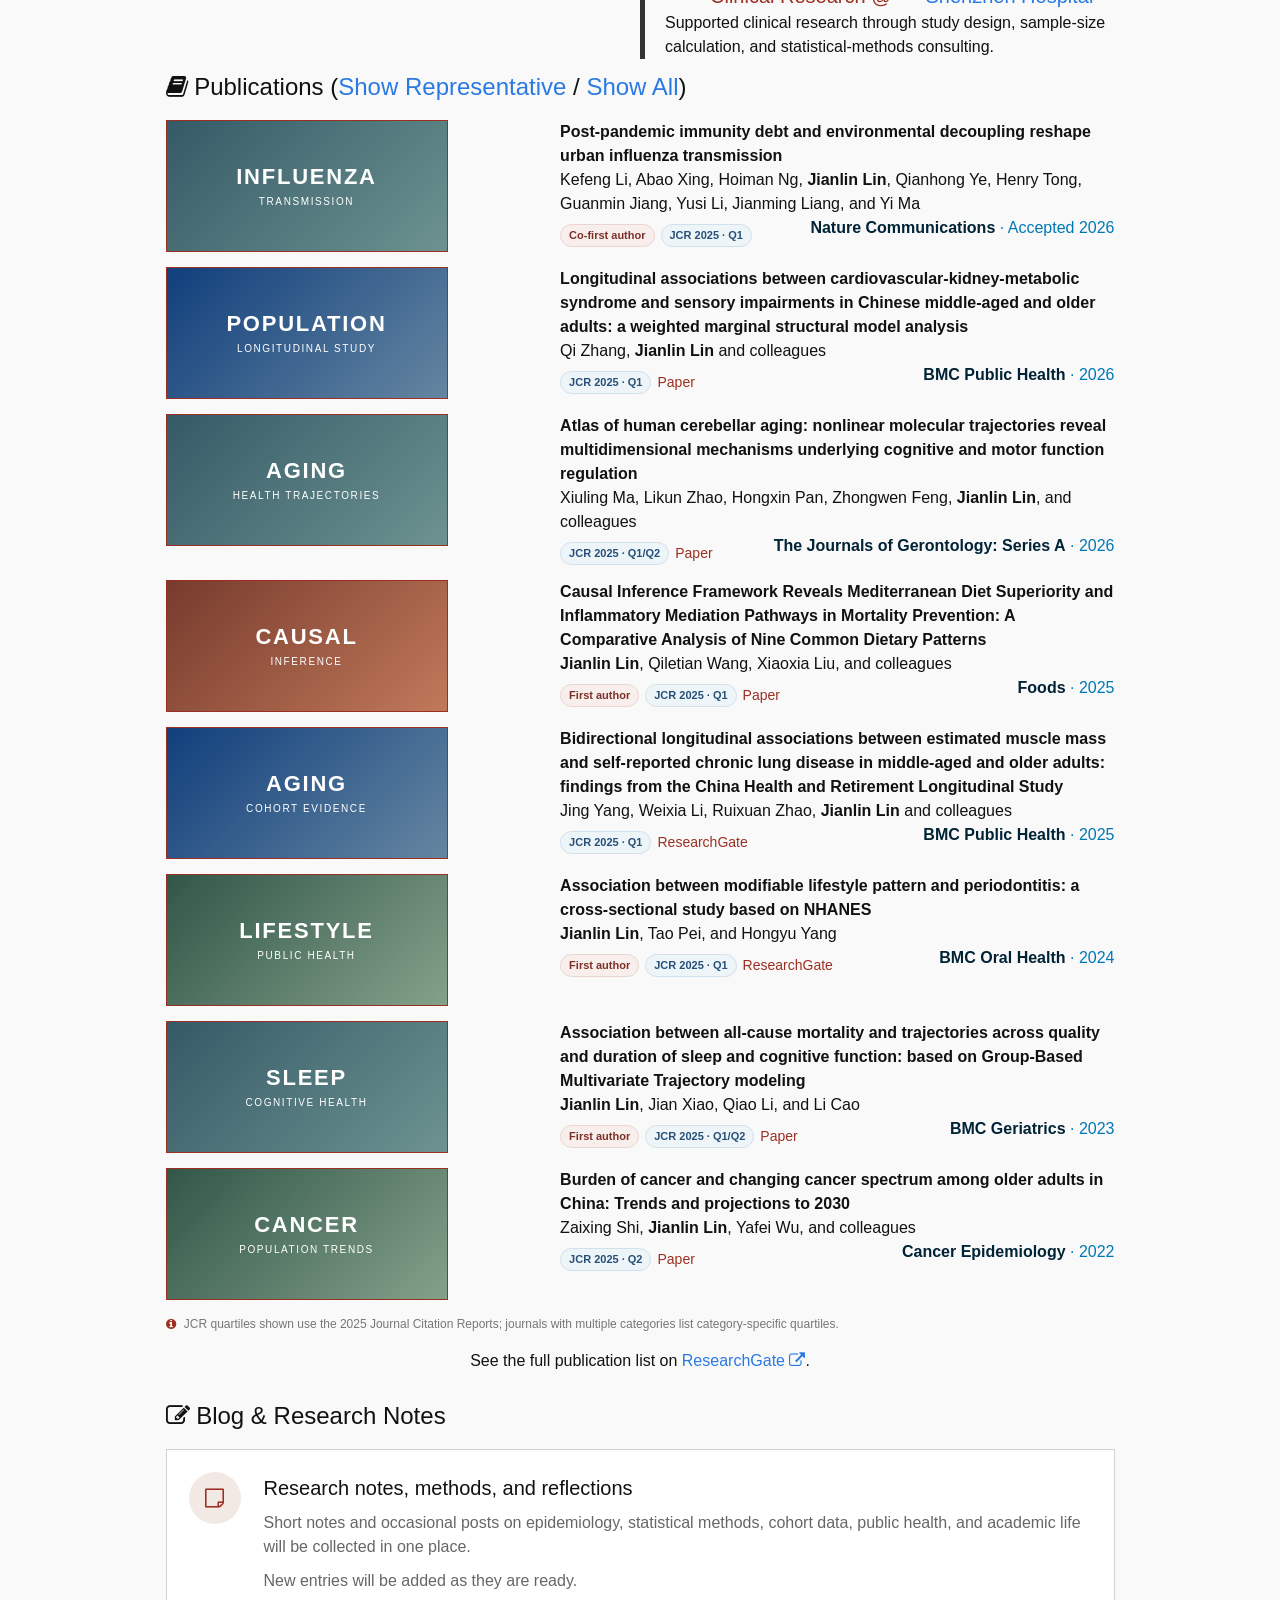
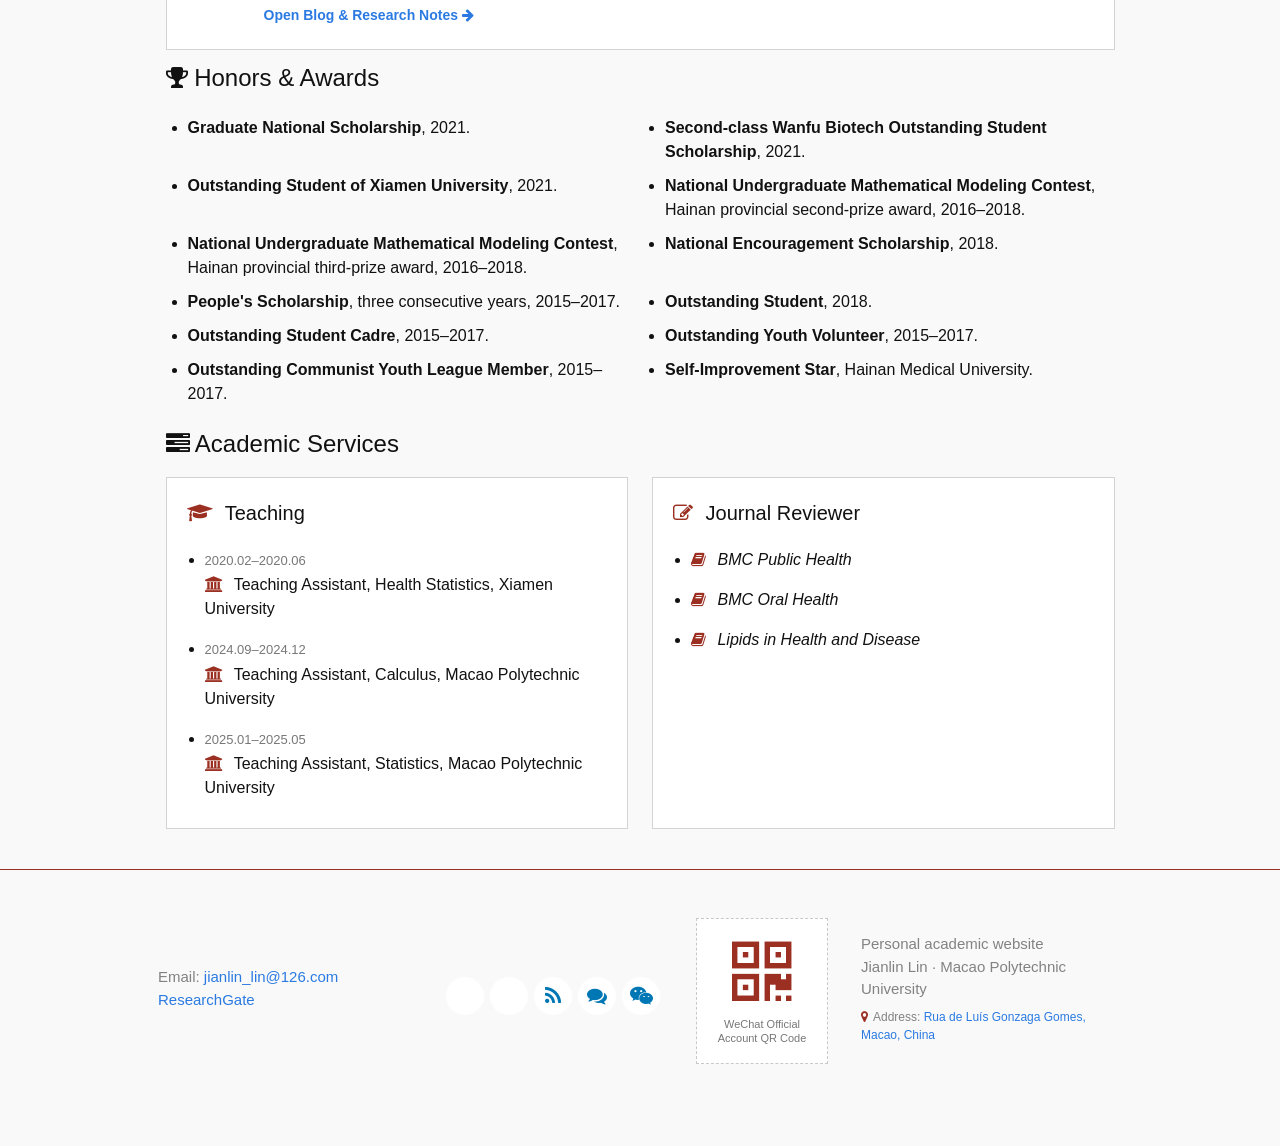
==== commit 610bdfe3: "Use year-only date for acceptance news: index.html" ====
--- a/index.html
+++ b/index.html
@@ -98,7 +98,7 @@
       <section id="news" class="bio">
         <h1 class="md-heading text-left"><i class="fa fa-tasks" aria-hidden="true"></i> News</h1>
         <ul class="news-list">
-          <li class="news-item"><i class="fa fa-check-circle news-icon" aria-hidden="true"></i><span class="news-date">Oct 2026</span><span class="news-text"><em>Post-pandemic immunity debt and environmental decoupling reshape urban influenza transmission</em> was accepted for publication in <i>Nature Communications</i>. I am a co-first author.</span></li>
+          <li class="news-item"><i class="fa fa-check-circle news-icon" aria-hidden="true"></i><span class="news-date">2026</span><span class="news-text"><em>Post-pandemic immunity debt and environmental decoupling reshape urban influenza transmission</em> was accepted for publication in <i>Nature Communications</i>. I am a co-first author.</span></li>
           <li class="news-item"><i class="fa fa-file-text-o news-icon" aria-hidden="true"></i><span class="news-date">Feb 2026</span><span class="news-text">Research on nonlinear molecular trajectories in human cerebellar aging appeared in <i>The Journals of Gerontology: Series A</i>.</span></li>
           <li class="news-item"><i class="fa fa-bar-chart news-icon" aria-hidden="true"></i><span class="news-date">Jan 2026</span><span class="news-text">A longitudinal analysis of cardiovascular-kidney-metabolic syndrome and sensory impairments appeared in <i>BMC Public Health</i>.</span></li>
           <li class="news-item"><i class="fa fa-leaf news-icon" aria-hidden="true"></i><span class="news-date">Sep 2025</span><span class="news-text">A comparative causal-inference analysis of dietary patterns and mortality appeared in <i>Foods</i>.</span></li>
--- a/styles.css
+++ b/styles.css
@@ -1,8 +1,10 @@
 /* Small additions for Jianlin Lin's version of the reference page template. */
 .shallow-bg {
   background-image: linear-gradient(rgba(246, 249, 251, .16), rgba(246, 249, 251, .16)), url("assets/macau-landmark-hero-optimized.jpg");
-  background-position: center 48%;
-  background-size: cover;
+  background-position: center center;
+  background-size: 100% auto;
+  background-repeat: no-repeat;
+  background-color: #c6d9e7;
 }
 .site-nav .menu-icon {
   border: 0;
@@ -20,10 +22,15 @@
 .education-school-heading b, .education-school-name { display:block; }
 .education-school-logo { display:block; width:30px; height:34px; object-fit:contain; }
 .education-logo-link { display:inline-flex; flex:0 0 30px; align-items:center; justify-content:center; }
+.education-logo-crop { display:block; flex:0 0 30px; width:30px; height:30px; overflow:hidden; position:relative; }
+.hmu-logo-crop .education-school-logo { position:absolute; top:0; left:50%; width:49.4px; max-width:none; height:auto; transform:translateX(-50%); }
 .education-details { margin-top:3px; }
 .education-supervisor { display:block; margin-top:3px; }
 .news-list { list-style:none; margin-left:0; }
-.news-list li.indented { padding-left:105px; }
+.news-item { display:grid; grid-template-columns:18px 78px minmax(0,1fr); align-items:start; gap:10px; margin:10px 0; line-height:1.6; }
+.news-icon { margin-top:4px; color:#9b3022; text-align:center; }
+.news-date { color:#777; font-size:13px; white-space:nowrap; }
+.news-text { min-width:0; }
 .inline-button { border:0; padding:0; background:none; color:#2a7ae2; font:inherit; cursor:pointer; }
 .inline-button:hover { color:#111; text-decoration:underline; }
 .publication-art { width:280px; height:130px; border:1px solid #9b3022; display:flex; flex-direction:column; justify-content:center; align-items:center; gap:7px; color:#fff; background:#16415d; font-size:22px; font-weight:700; letter-spacing:.08em; line-height:1.1; }
@@ -33,6 +40,13 @@
 .art-methods { background:linear-gradient(135deg,#773b2d,#c1795a); }
 .art-health { background:linear-gradient(135deg,#315648,#84a18a); }
 .publication-more { text-align:center; margin:14px auto 25px; }
+.publication-tags { display:flex; flex-wrap:wrap; align-items:center; gap:6px; margin-top:8px; }
+.authorship-badge, .quartile-badge { display:inline-flex; align-items:center; border:1px solid transparent; border-radius:12px; padding:3px 8px; font-size:11px; font-weight:700; line-height:1.35; text-decoration:none; }
+.authorship-badge { border-color:#ead5d1; color:#7b3027; background:#f8efed; }
+.quartile-badge { border-color:#d2e0eb; color:#265078; background:#eef5f9; }
+.quartile-badge:hover { border-color:#9bb8ce; color:#173d5e; background:#e3eef5; }
+.publication-note { margin:8px 0 16px; color:#777; font-size:12px; line-height:1.5; }
+.publication-note .fa { margin-right:5px; color:#9b3022; }
 .writing-panel { display:flex; gap:23px; align-items:flex-start; padding:22px; border:1px solid #d3d3d3; background:#fff; }
 .writing-icon { flex:0 0 52px; height:52px; display:grid; place-items:center; border-radius:50%; background:#f2e9e5; color:#9b3022; font-size:22px; }
 .writing-panel h2 { font-size:20px; margin:1px 0 8px; }
@@ -49,6 +63,9 @@
 .service-list .fa { color:#9b3022; margin-right:7px; }
 .service-date { display:block; color:#777; font-size:13px; margin-bottom:3px; }
 .timeline-date .fa, .timeline-title > .fa { color:#9b3022; margin-right:6px; }
+.experience-title { display:flex; align-items:center; gap:7px; }
+.experience-logo { flex:0 0 38px; width:38px; height:38px; padding:2px; border-radius:50%; background:#fff; object-fit:contain; box-sizing:border-box; }
+.experience-title .fa { color:#9b3022; margin-right:5px; }
 #my-email a { color:inherit; }
 .resource-section { margin:20px 0 30px; }
 .resource-section h2 { margin:0 0 12px; font-size:21px; }
@@ -155,7 +172,7 @@
 .site-nav .trigger { display:flex; align-items:center; justify-content:flex-end; flex-wrap:nowrap; gap:clamp(8px,1.25vw,20px); white-space:nowrap; }
 .site-nav .trigger .page-link { margin:0!important; white-space:nowrap; }
 .site-nav .language-toggle { flex:0 0 auto; margin:0; white-space:nowrap; }
-.cover { height:auto; min-height:0; max-width:100%; padding:34px 18px; box-sizing:border-box; background-position:center top; }
+.cover { height:auto; min-height:33.333vw; max-width:100%; padding:34px 18px; display:flex; align-items:center; justify-content:center; box-sizing:border-box; background-position:center center; }
 .profile-wrapper { top:0; width:min(760px,100%); margin:0 auto; padding:18px 22px; display:grid; grid-template-columns:150px minmax(0,1fr); align-items:center; gap:20px; box-sizing:border-box; }
 .profile-col { float:none!important; width:auto!important; margin:0; text-align:center; }
 .profile-col-1, .profile-col-2 { width:auto!important; }
@@ -194,7 +211,8 @@
   .site-nav .language-toggle { margin-left:0; }
 }
 @media(max-width:760px) {
-  .cover { padding:22px 12px; }
+  .cover { min-height:0; padding:22px 12px; background-size:cover; }
+  .shallow-bg { background-size:auto 100%; background-position:center center; }
   .profile-wrapper { grid-template-columns:minmax(0,1fr); gap:12px; padding:18px 15px; }
   .circle-img { width:132px; }
   .social-media { gap:5px; margin-top:10px; }
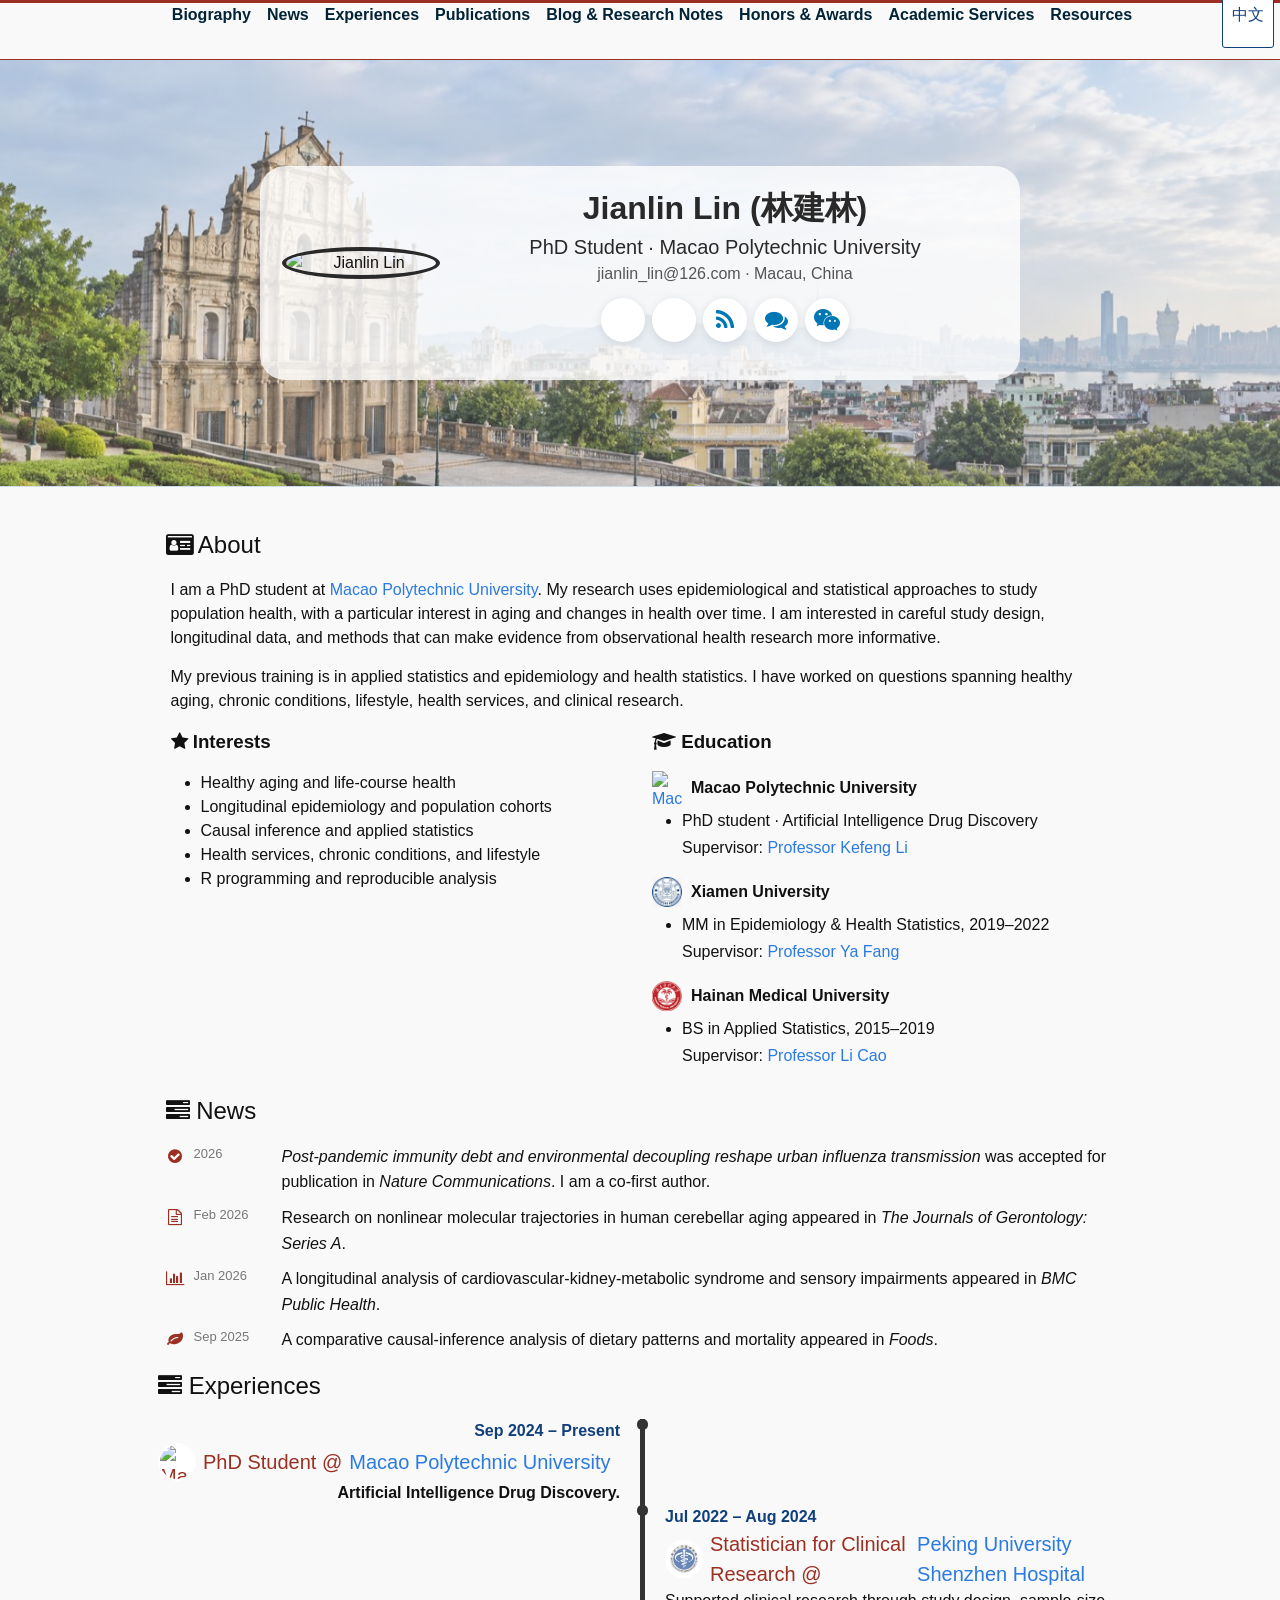
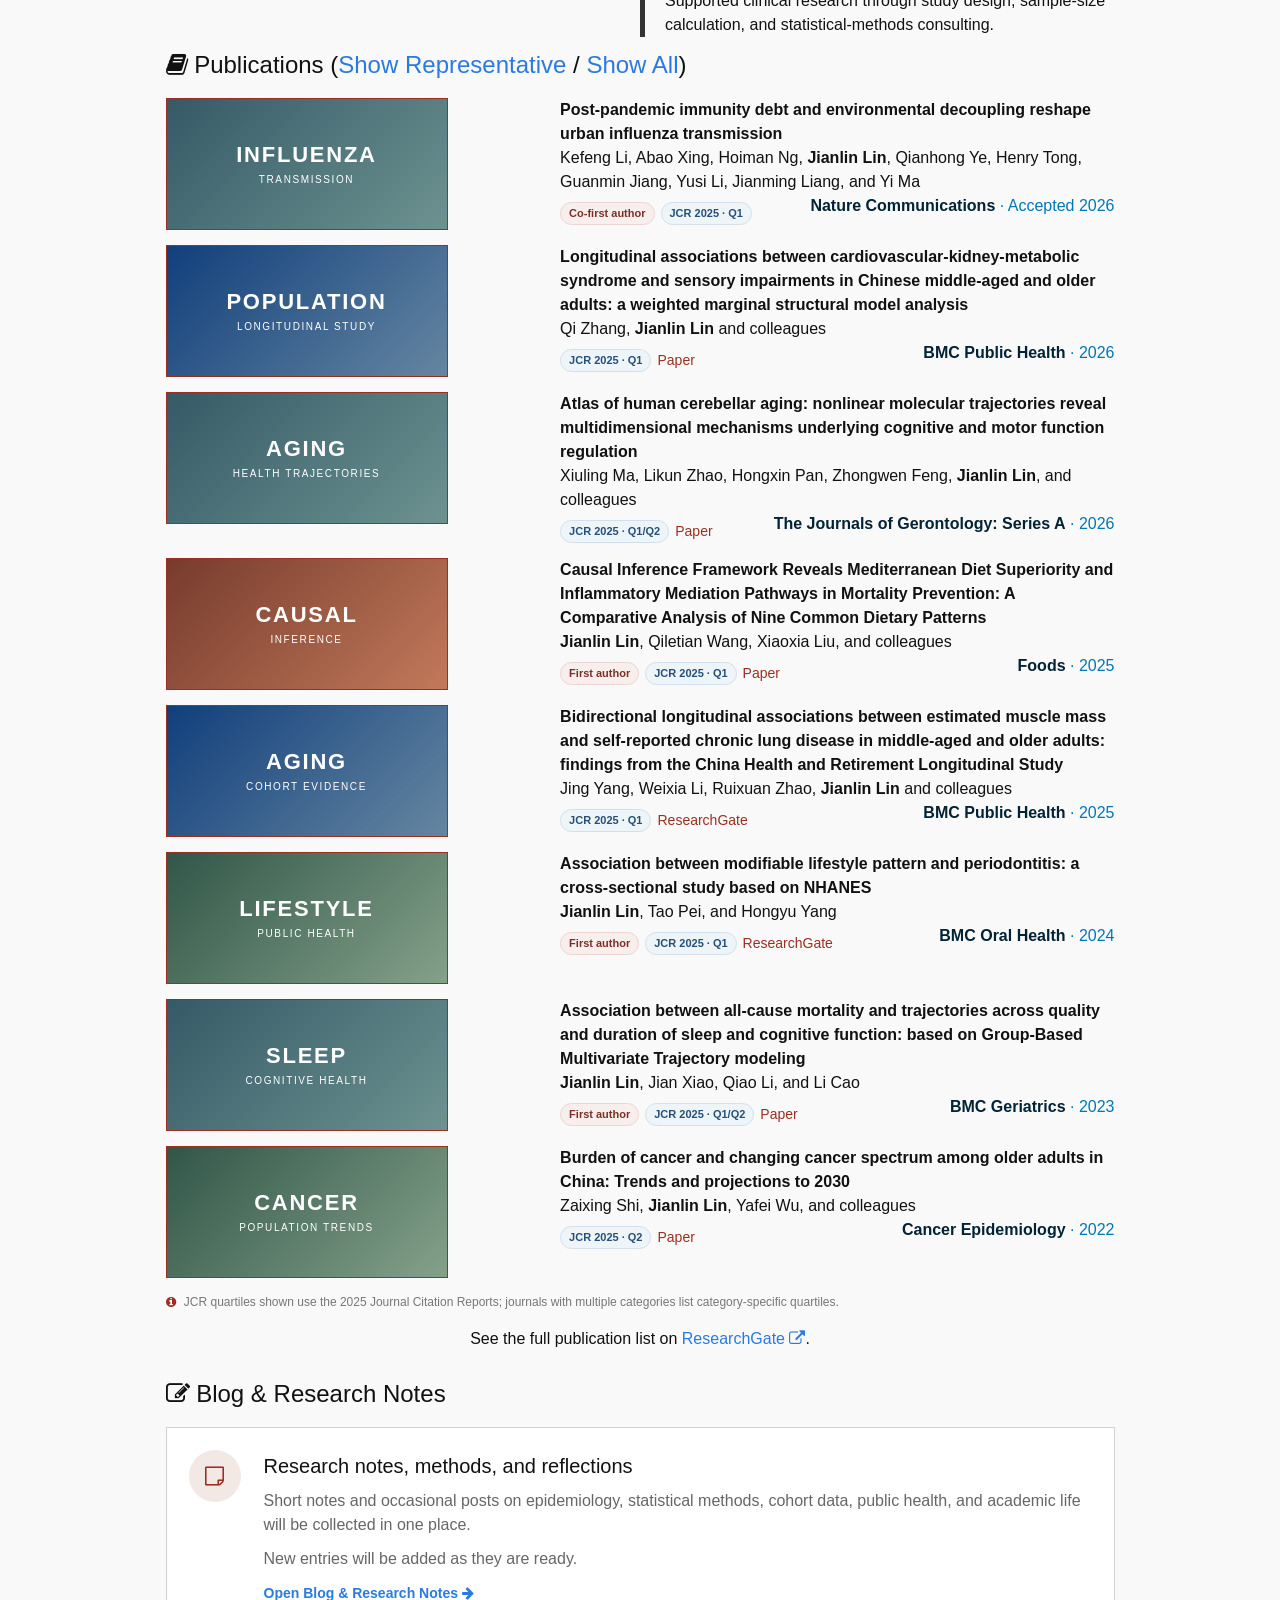
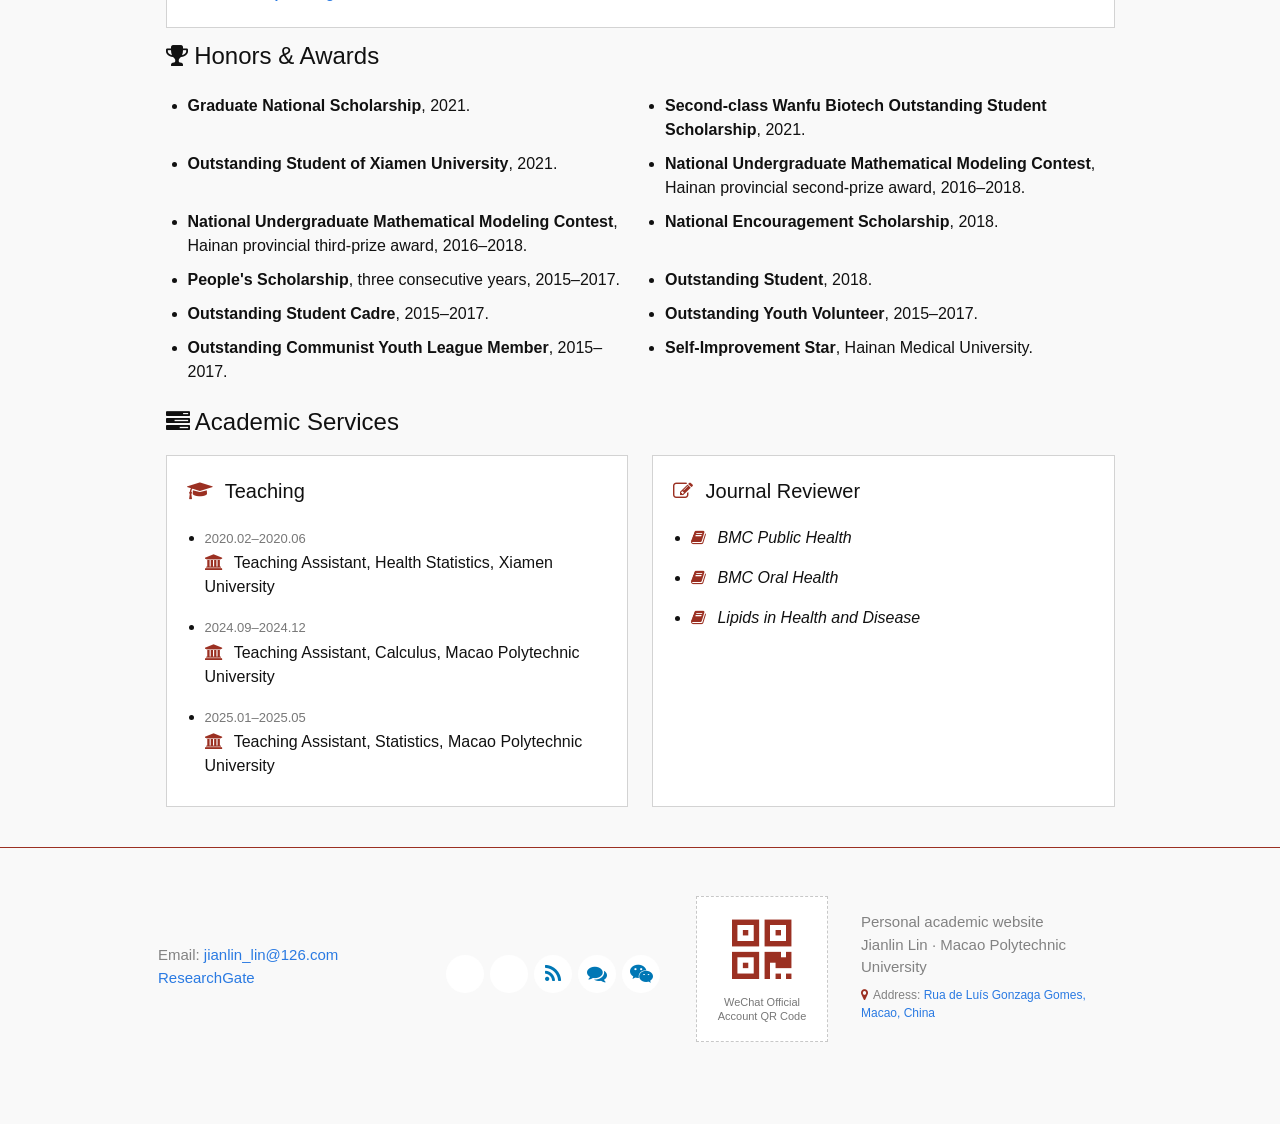
==== commit ac2fcb8e: "Simplify experience timeline icons: index.html" ====
--- a/index.html
+++ b/index.html
@@ -108,14 +108,14 @@
       <section id="timeline" class="timeline-brief">
         <h1 class="md-heading text-left"><i class="fa fa-tasks" aria-hidden="true"></i> Experiences</h1>
         <div class="timeline-item">
-          <div class="timeline-date"><i class="fa fa-graduation-cap" aria-hidden="true"></i> Sep 2024 – Present</div>
-          <div class="timeline-title experience-title"><img class="experience-logo" src="https://upload.wikimedia.org/wikipedia/commons/e/ee/Macao_Polytechnic_University_logo.svg" alt="Macao Polytechnic University logo"><span><i class="fa fa-university" aria-hidden="true"></i> PhD Student @ </span><a href="https://www.mpu.edu.mo/" target="_blank" rel="noreferrer">Macao Polytechnic University</a></div>
+          <div class="timeline-date">Sep 2024 – Present</div>
+          <div class="timeline-title experience-title"><img class="experience-logo" src="https://upload.wikimedia.org/wikipedia/commons/e/ee/Macao_Polytechnic_University_logo.svg" alt="Macao Polytechnic University logo"><span>PhD Student @ </span><a href="https://www.mpu.edu.mo/" target="_blank" rel="noreferrer">Macao Polytechnic University</a></div>
           <div class="timeline-desc"><b>Artificial Intelligence Drug Discovery.</b></div>
         </div>
         <div class="timeline-body">
           <div class="timeline-item">
-            <div class="timeline-date"><i class="fa fa-briefcase" aria-hidden="true"></i> Jul 2022 – Aug 2024</div>
-            <div class="timeline-title experience-title"><img class="experience-logo" src="assets/pkuszh-logo-web.svg" alt="Peking University Shenzhen Hospital logo"><span><i class="fa fa-stethoscope" aria-hidden="true"></i> Statistician for Clinical Research @ </span><a href="https://www.pkuszh.com/" target="_blank" rel="noreferrer">Peking University Shenzhen Hospital</a></div>
+            <div class="timeline-date">Jul 2022 – Aug 2024</div>
+            <div class="timeline-title experience-title"><img class="experience-logo" src="assets/pkuszh-logo-web.svg" alt="Peking University Shenzhen Hospital logo"><span>Statistician for Clinical Research @ </span><a href="https://www.pkuszh.com/" target="_blank" rel="noreferrer">Peking University Shenzhen Hospital</a></div>
             <div class="timeline-desc">Supported clinical research through study design, sample-size calculation, and statistical-methods consulting.</div>
           </div>
         </div>
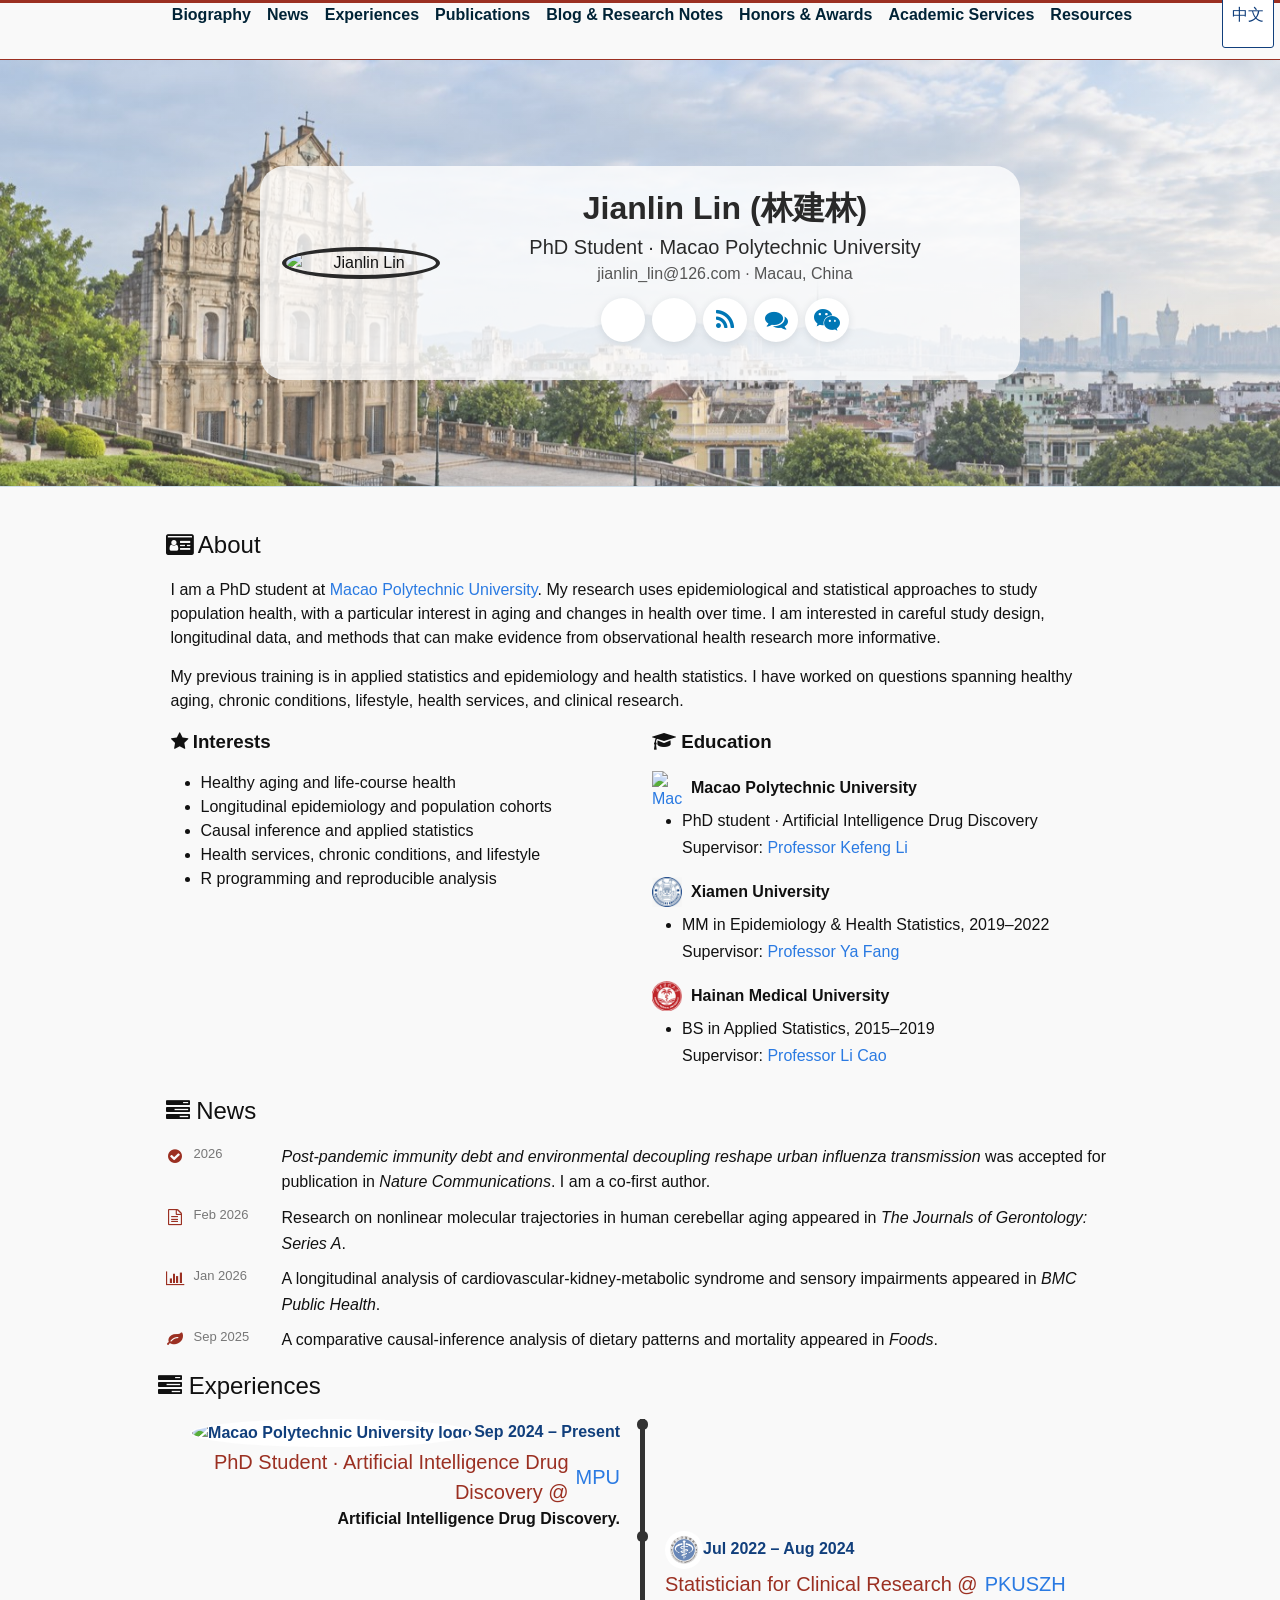
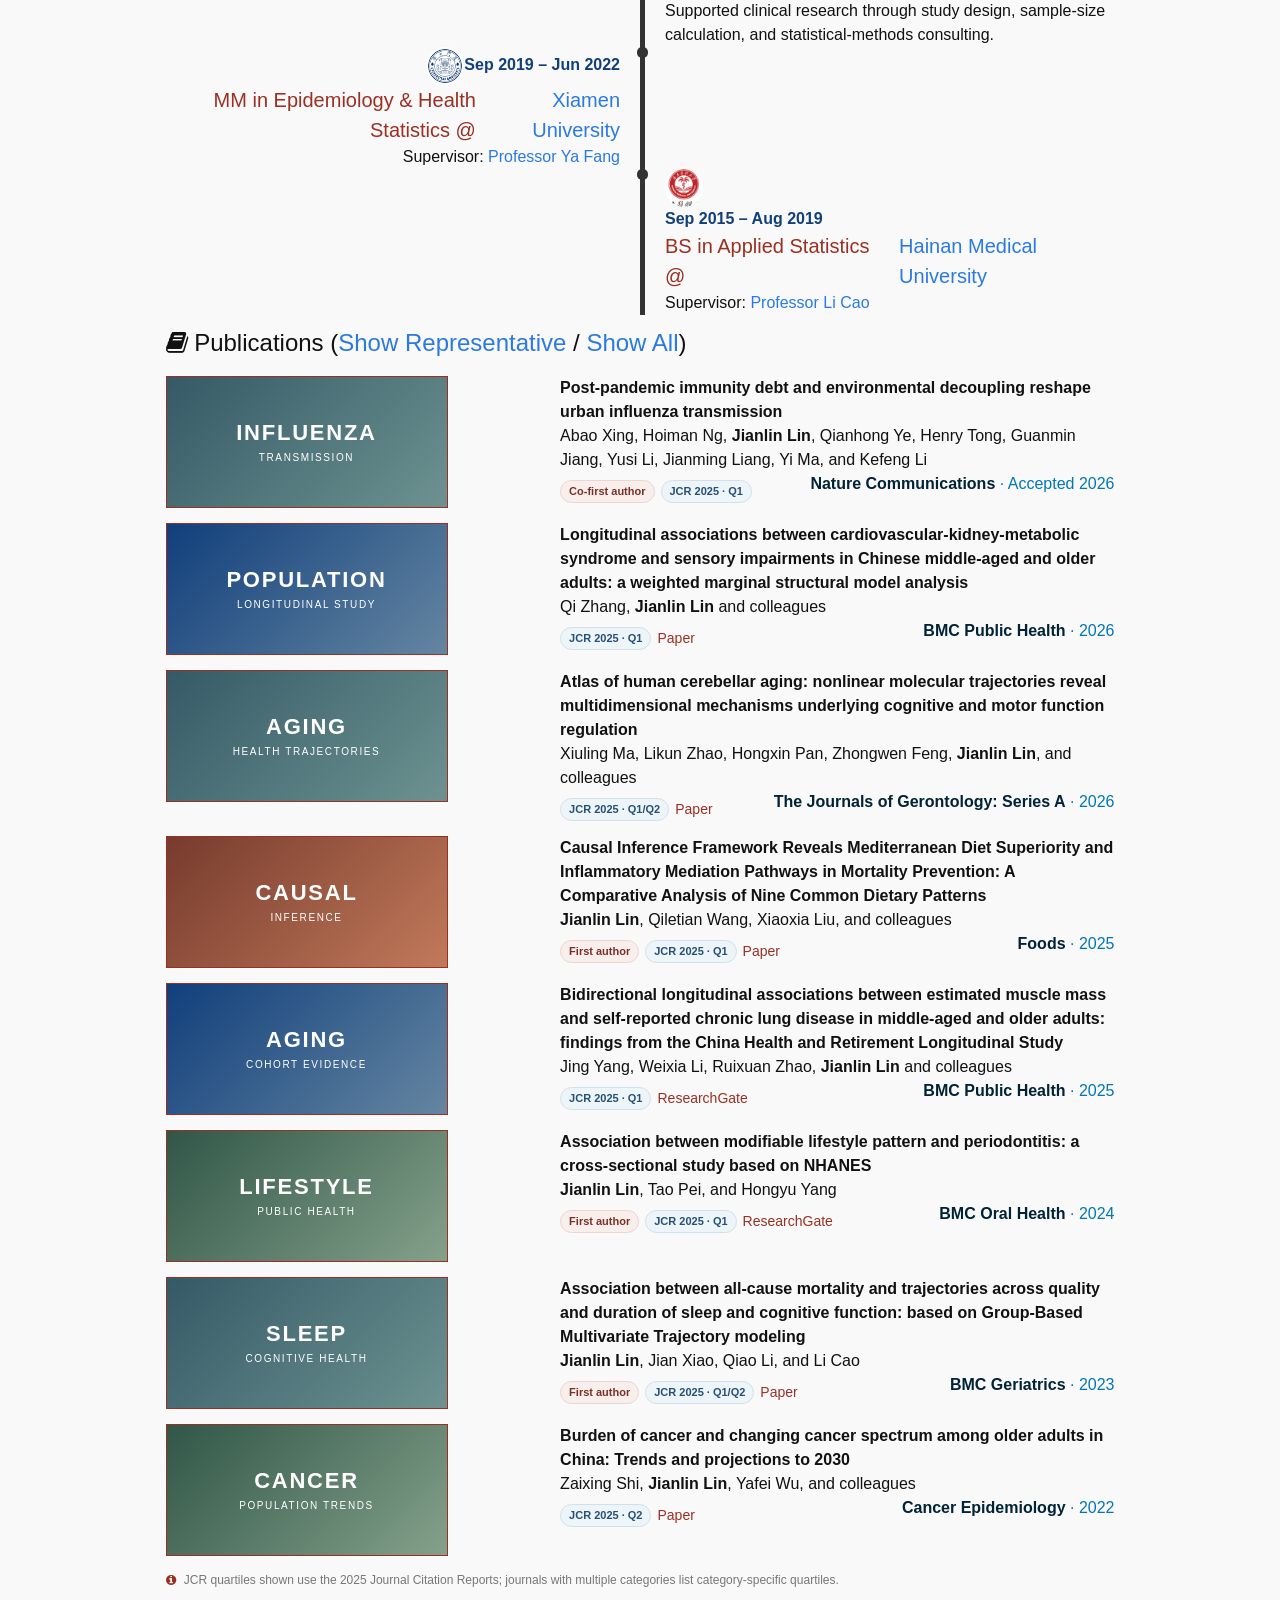
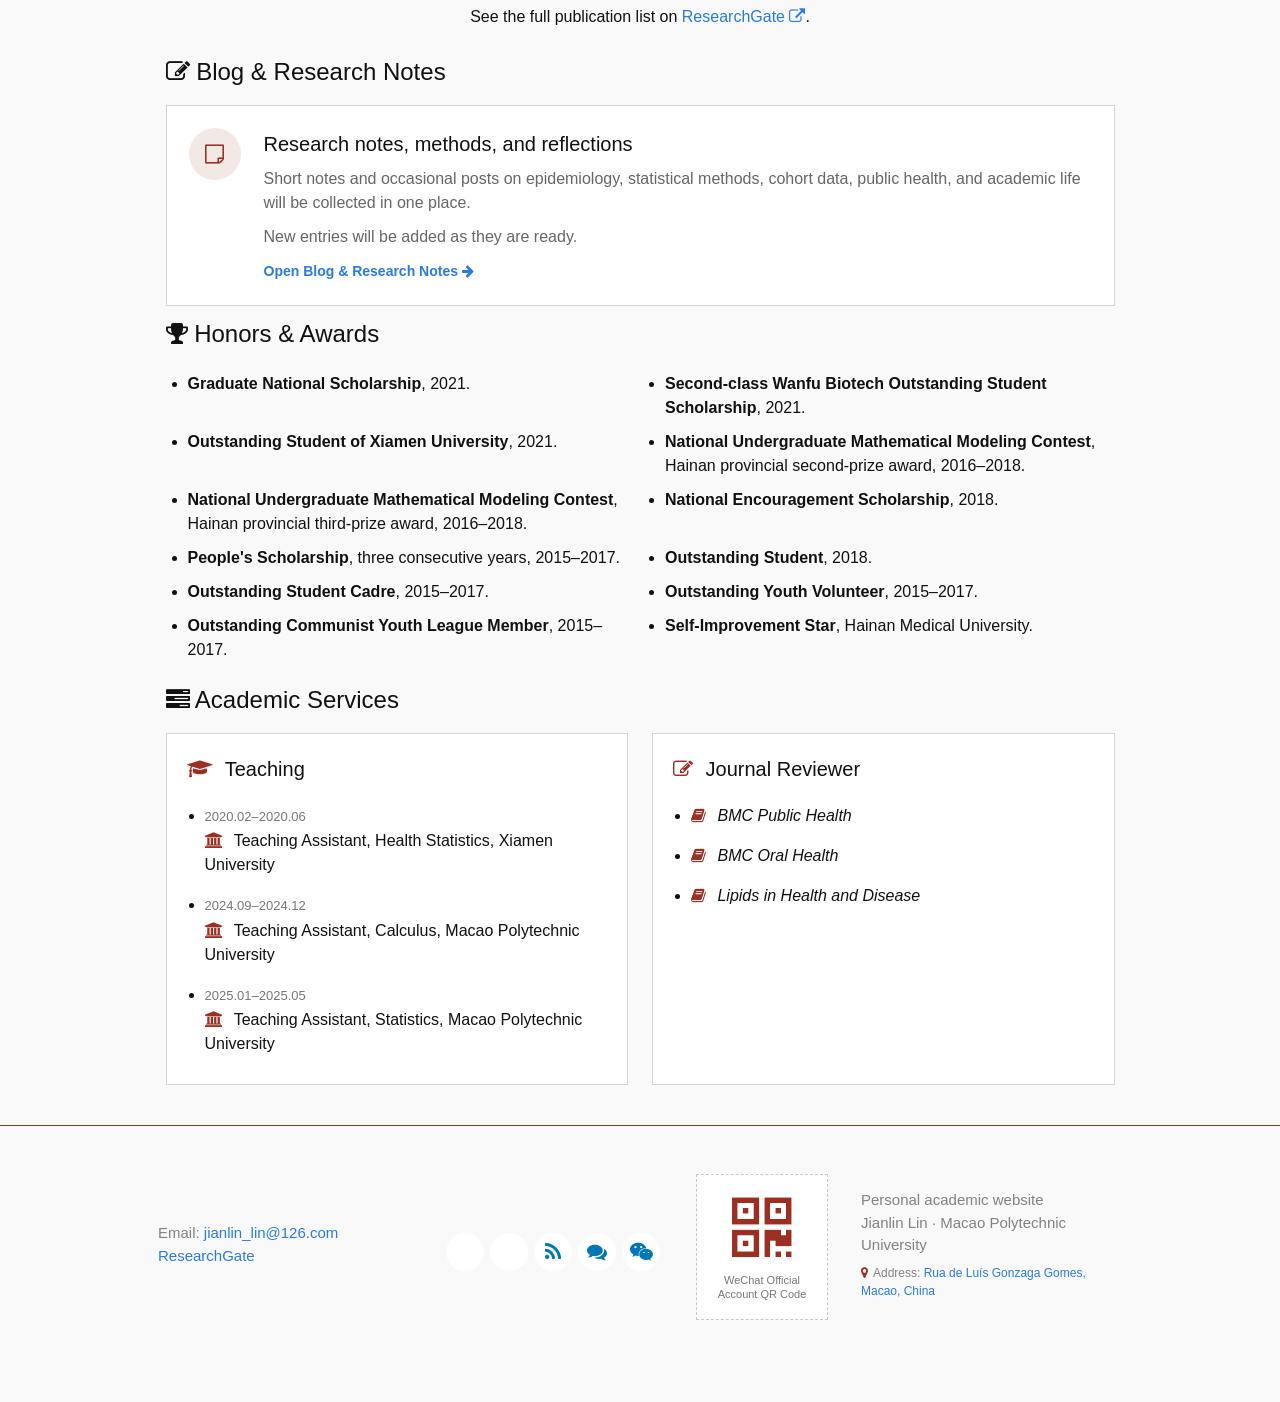
==== commit 81a9c634: "Expand education timeline and correct author order: index.html" ====
--- a/index.html
+++ b/index.html
@@ -108,15 +108,25 @@
       <section id="timeline" class="timeline-brief">
         <h1 class="md-heading text-left"><i class="fa fa-tasks" aria-hidden="true"></i> Experiences</h1>
         <div class="timeline-item">
-          <div class="timeline-date">Sep 2024 – Present</div>
-          <div class="timeline-title experience-title"><img class="experience-logo" src="https://upload.wikimedia.org/wikipedia/commons/e/ee/Macao_Polytechnic_University_logo.svg" alt="Macao Polytechnic University logo"><span>PhD Student @ </span><a href="https://www.mpu.edu.mo/" target="_blank" rel="noreferrer">Macao Polytechnic University</a></div>
+          <div class="timeline-date"><img class="experience-logo" src="https://upload.wikimedia.org/wikipedia/commons/e/ee/Macao_Polytechnic_University_logo.svg" alt="Macao Polytechnic University logo"><span>Sep 2024 – Present</span></div>
+          <div class="timeline-title experience-title">PhD Student · Artificial Intelligence Drug Discovery @ <a href="https://www.mpu.edu.mo/" target="_blank" rel="noreferrer">MPU</a></div>
           <div class="timeline-desc"><b>Artificial Intelligence Drug Discovery.</b></div>
         </div>
         <div class="timeline-body">
           <div class="timeline-item">
-            <div class="timeline-date">Jul 2022 – Aug 2024</div>
-            <div class="timeline-title experience-title"><img class="experience-logo" src="assets/pkuszh-logo-web.svg" alt="Peking University Shenzhen Hospital logo"><span>Statistician for Clinical Research @ </span><a href="https://www.pkuszh.com/" target="_blank" rel="noreferrer">Peking University Shenzhen Hospital</a></div>
+            <div class="timeline-date"><img class="experience-logo" src="assets/pkuszh-logo-web.svg" alt="Peking University Shenzhen Hospital logo"><span>Jul 2022 – Aug 2024</span></div>
+            <div class="timeline-title experience-title">Statistician for Clinical Research @ <a href="https://www.pkuszh.com/" target="_blank" rel="noreferrer">PKUSZH</a></div>
             <div class="timeline-desc">Supported clinical research through study design, sample-size calculation, and statistical-methods consulting.</div>
+          </div>
+          <div class="timeline-item">
+            <div class="timeline-date"><img class="experience-logo" src="assets/xiamen-university-logo-web.svg" alt="Xiamen University logo"><span>Sep 2019 – Jun 2022</span></div>
+            <div class="timeline-title experience-title">MM in Epidemiology &amp; Health Statistics @ <a href="https://www.xmu.edu.cn/" target="_blank" rel="noreferrer">Xiamen University</a></div>
+            <div class="timeline-desc">Supervisor: <a href="https://sph.xmu.edu.cn/info/2272/74735.htm" target="_blank" rel="noreferrer">Professor Ya Fang</a></div>
+          </div>
+          <div class="timeline-item">
+            <div class="timeline-date"><span class="experience-logo education-logo-crop hmu-logo-crop"><img class="education-school-logo" src="assets/hainan-medical-university-logo-web.svg" alt="Hainan Medical University seal"></span><span>Sep 2015 – Aug 2019</span></div>
+            <div class="timeline-title experience-title">BS in Applied Statistics @ <a href="https://www.muhn.edu.cn/" target="_blank" rel="noreferrer">Hainan Medical University</a></div>
+            <div class="timeline-desc">Supervisor: <a href="https://www.muhn.edu.cn/ggwsxy/info/1043/8363.htm" target="_blank" rel="noreferrer">Professor Li Cao</a></div>
           </div>
         </div>
       </section>
@@ -126,7 +136,7 @@
         <div class="publication-list">
           <article class="pub" data-selected="true">
             <div class="pub-left"><div class="publication-art art-aging">INFLUENZA<br><span>TRANSMISSION</span></div></div>
-            <div class="pub-right"><div class="title">Post-pandemic immunity debt and environmental decoupling reshape urban influenza transmission</div><div class="authors">Kefeng Li, Abao Xing, Hoiman Ng, <b>Jianlin Lin</b>, Qianhong Ye, Henry Tong, Guanmin Jiang, Yusi Li, Jianming Liang, and Yi Ma</div><div class="publish"><span class="publisher">Nature Communications</span><span class="place"> · Accepted 2026</span></div><div class="tags publication-tags"><span class="authorship-badge">Co-first author</span><a class="quartile-badge" href="https://www.nature.com/ncomms/ncomms/journal-impact" target="_blank" rel="noreferrer" title="2025 JCR: Q1 in Multidisciplinary Sciences">JCR 2025 · Q1</a></div></div>
+            <div class="pub-right"><div class="title">Post-pandemic immunity debt and environmental decoupling reshape urban influenza transmission</div><div class="authors">Abao Xing, Hoiman Ng, <b>Jianlin Lin</b>, Qianhong Ye, Henry Tong, Guanmin Jiang, Yusi Li, Jianming Liang, Yi Ma, and Kefeng Li</div><div class="publish"><span class="publisher">Nature Communications</span><span class="place"> · Accepted 2026</span></div><div class="tags publication-tags"><span class="authorship-badge">Co-first author</span><a class="quartile-badge" href="https://www.nature.com/ncomms/ncomms/journal-impact" target="_blank" rel="noreferrer" title="2025 JCR: Q1 in Multidisciplinary Sciences">JCR 2025 · Q1</a></div></div>
           </article>
           <article class="pub" data-selected="false">
             <div class="pub-left"><div class="publication-art art-cohort">POPULATION<br><span>LONGITUDINAL STUDY</span></div></div>
--- a/styles.css
+++ b/styles.css
@@ -62,10 +62,8 @@
 .service-list li { padding:8px 0; }
 .service-list .fa { color:#9b3022; margin-right:7px; }
 .service-date { display:block; color:#777; font-size:13px; margin-bottom:3px; }
-.timeline-date .fa, .timeline-title > .fa { color:#9b3022; margin-right:6px; }
 .experience-title { display:flex; align-items:center; gap:7px; }
 .experience-logo { flex:0 0 38px; width:38px; height:38px; padding:2px; border-radius:50%; background:#fff; object-fit:contain; box-sizing:border-box; }
-.experience-title .fa { color:#9b3022; margin-right:5px; }
 #my-email a { color:inherit; }
 .resource-section { margin:20px 0 30px; }
 .resource-section h2 { margin:0 0 12px; font-size:21px; }
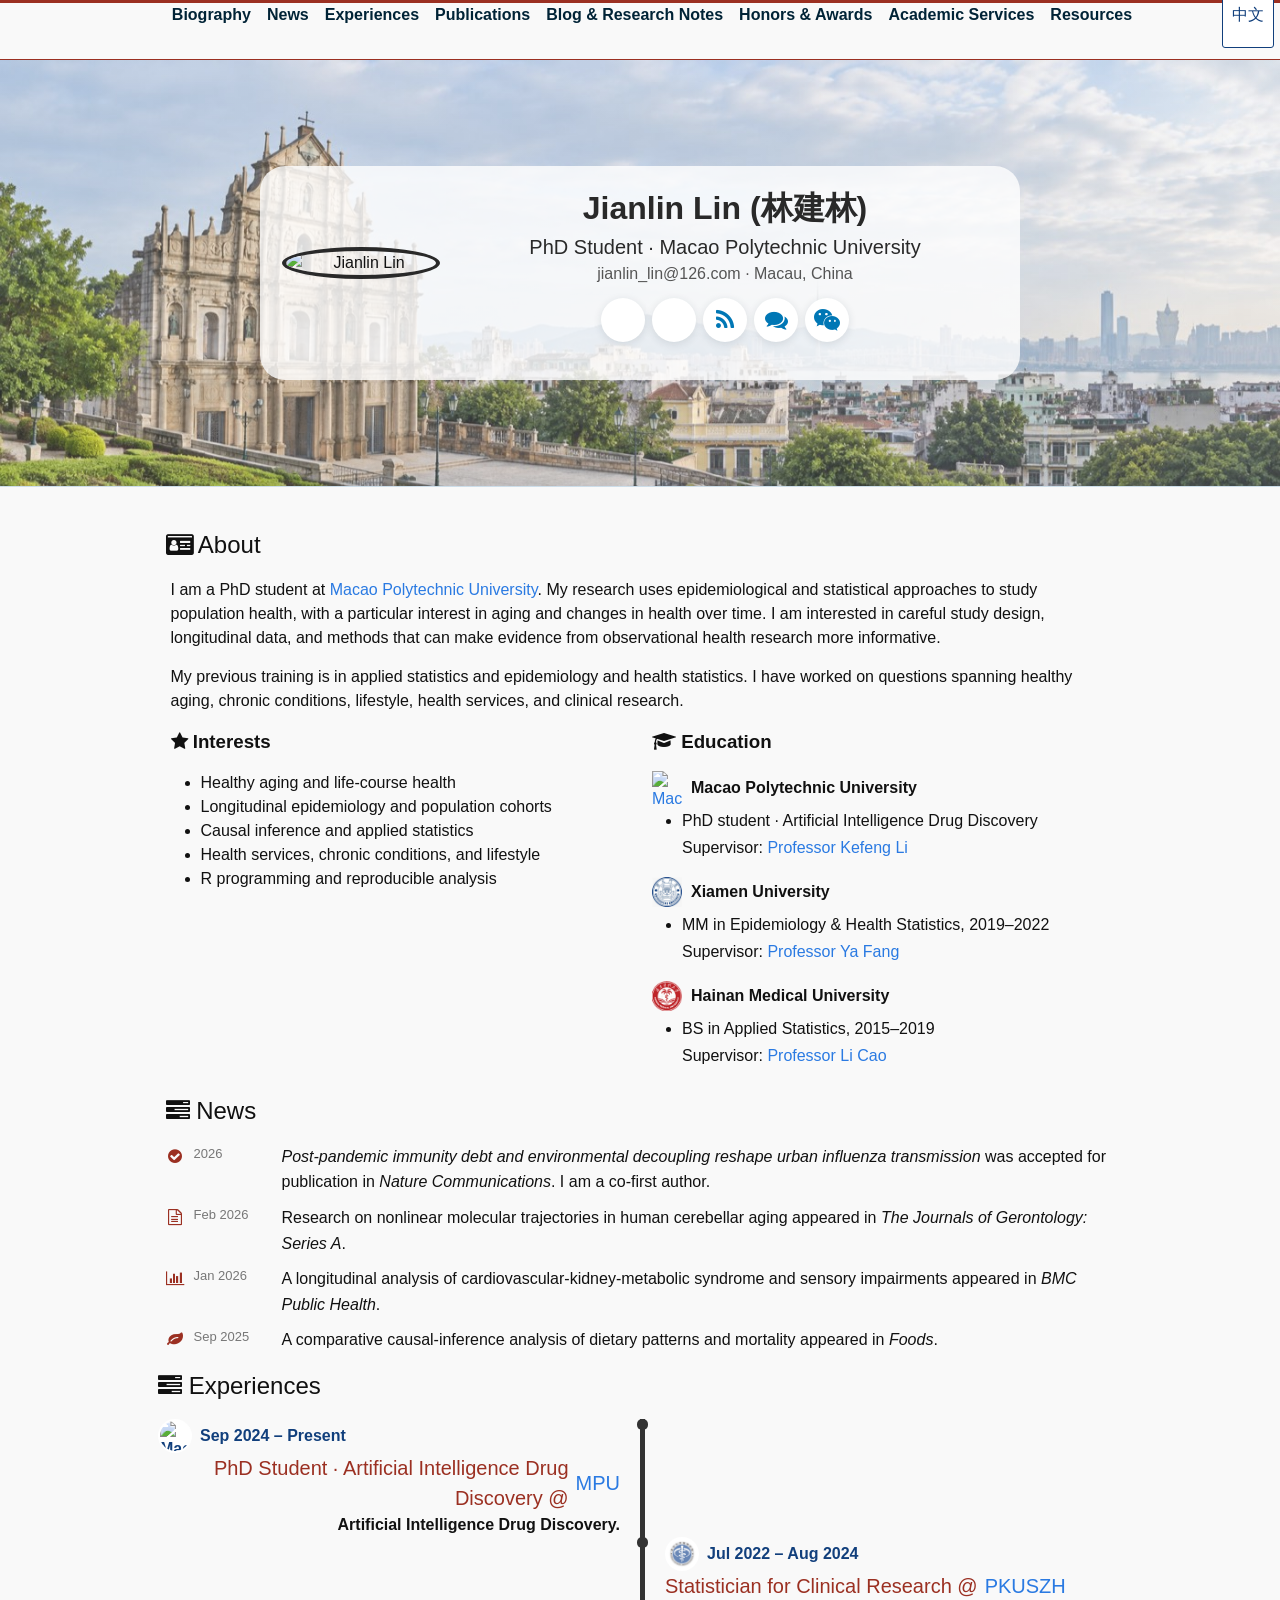
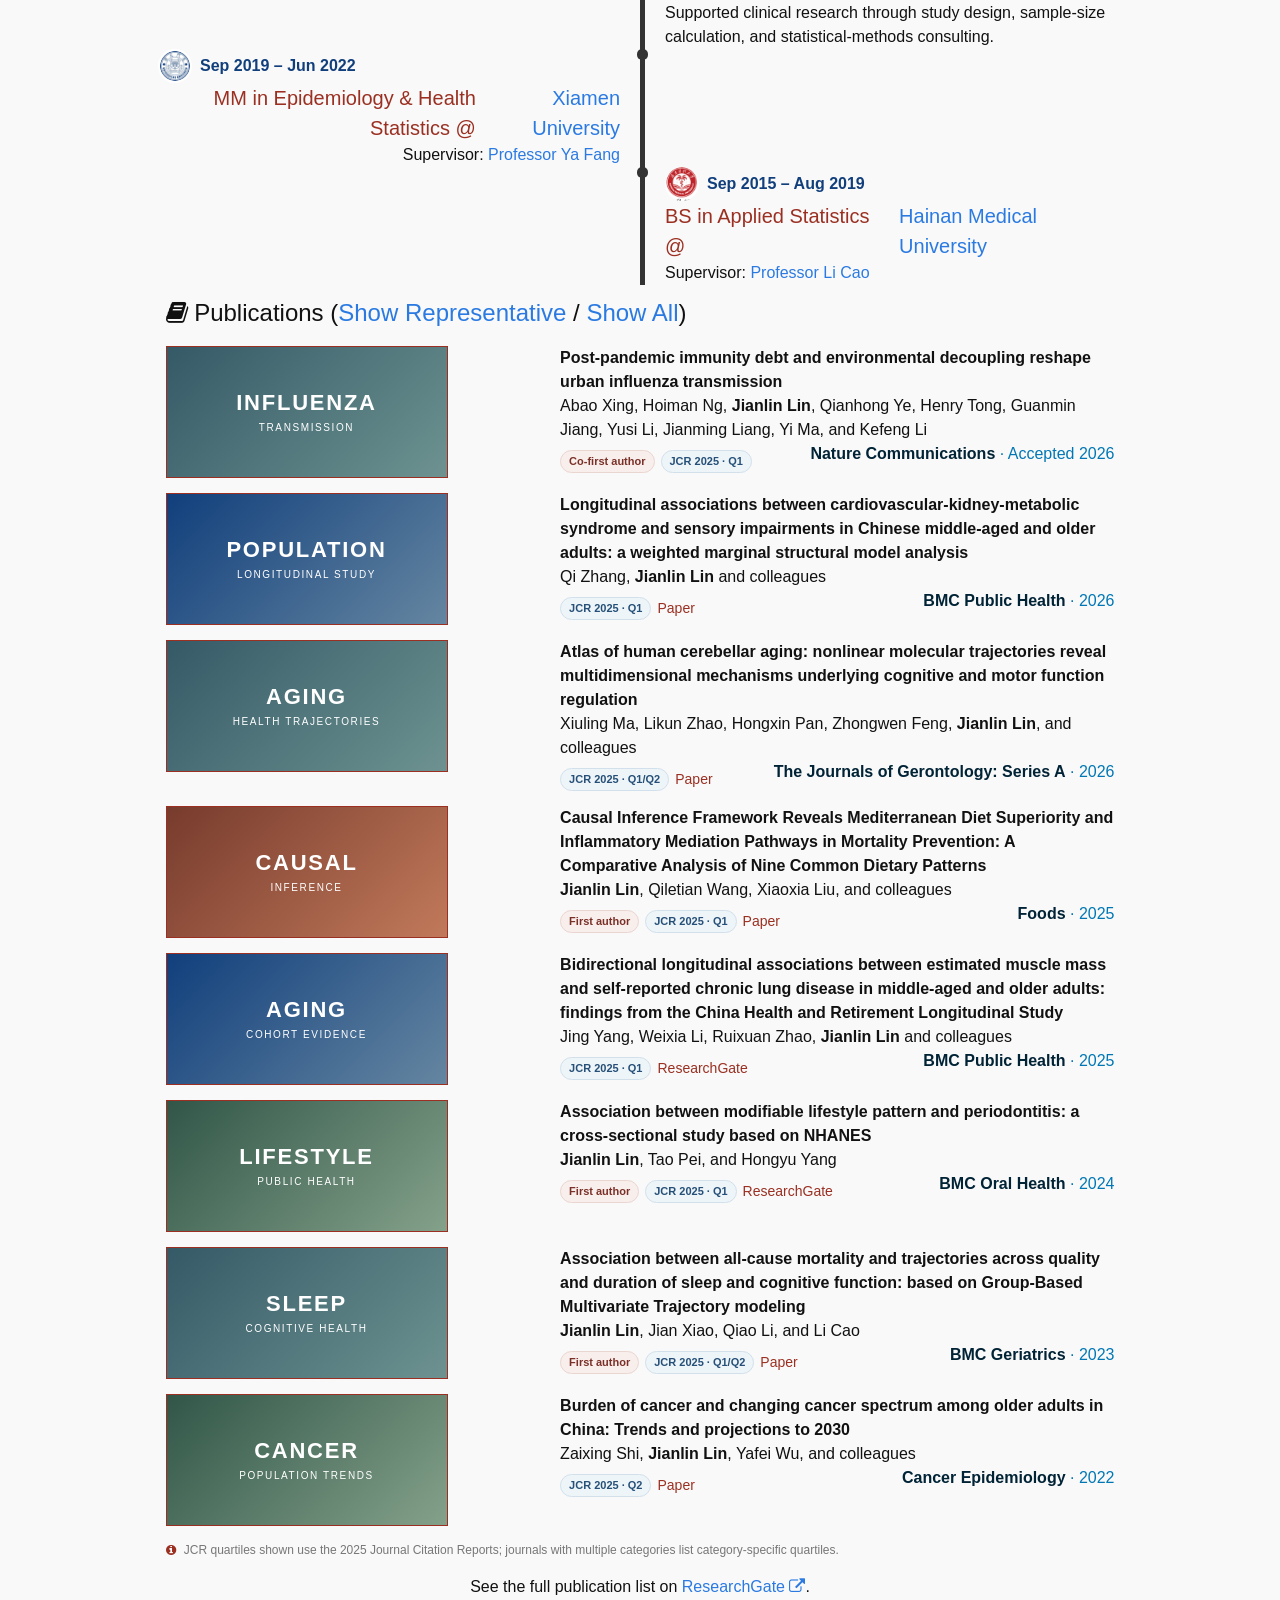
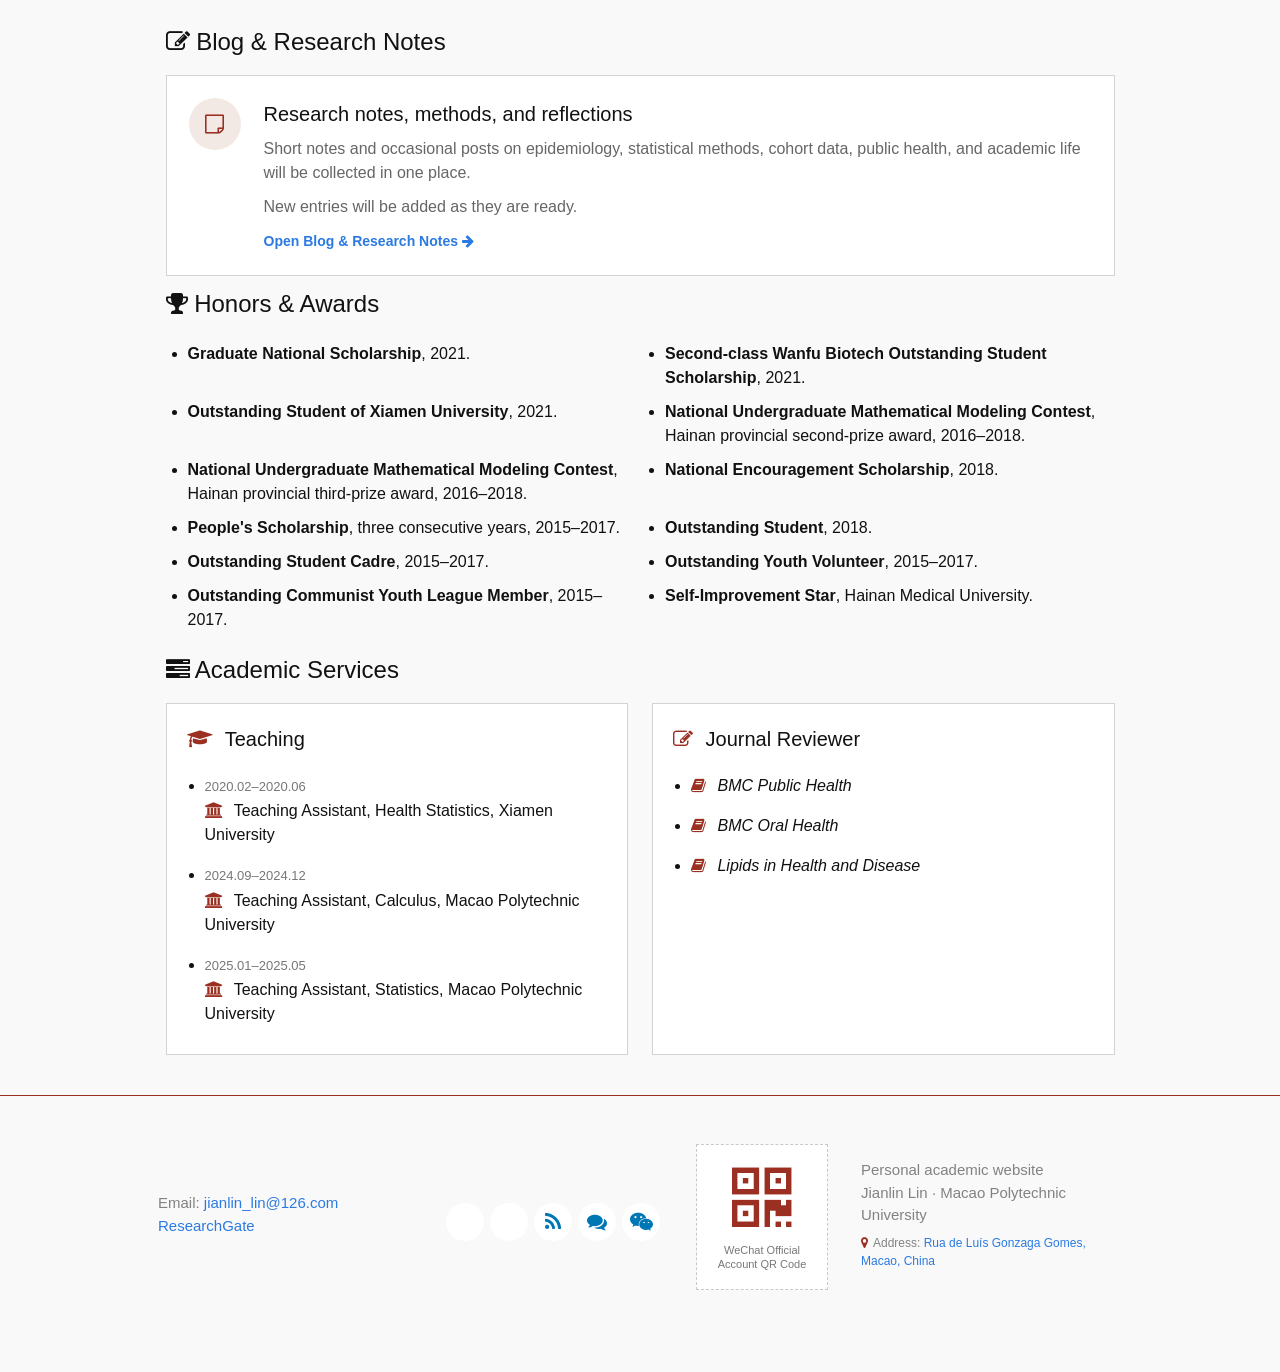
==== commit 19187399: "Add public academic writing resource" ====
--- a/index.html
+++ b/index.html
@@ -31,6 +31,7 @@
               <a class="page-link" href="resources/data-resources/">Data Resources</a>
               <a class="page-link" href="resources/data-platforms/">Data Platforms</a>
               <a class="page-link" href="resources/research-palette/">Research Color Palette</a>
+              <a class="page-link" href="resources/academic-writing/">Academic Writing</a>
             </div>
           </div>
         </div>
--- a/styles.css
+++ b/styles.css
@@ -62,6 +62,8 @@
 .service-list li { padding:8px 0; }
 .service-list .fa { color:#9b3022; margin-right:7px; }
 .service-date { display:block; color:#777; font-size:13px; margin-bottom:3px; }
+.timeline-date { display:flex; align-items:center; gap:8px; }
+.timeline-date .experience-logo { flex-basis:34px; width:34px; height:34px; }
 .experience-title { display:flex; align-items:center; gap:7px; }
 .experience-logo { flex:0 0 38px; width:38px; height:38px; padding:2px; border-radius:50%; background:#fff; object-fit:contain; box-sizing:border-box; }
 #my-email a { color:inherit; }
@@ -69,9 +71,32 @@
 .resource-section h2 { margin:0 0 12px; font-size:21px; }
 .resource-section h2 .fa { color:#9b3022; margin-right:7px; }
 .platform-grid { display:grid; grid-template-columns:repeat(3,minmax(0,1fr)); gap:14px; }
-.platform-card { display:flex; flex-direction:column; gap:8px; min-height:86px; padding:17px; border:1px solid #d3d3d3; background:#fff; text-decoration:none; }
-.platform-card b { font-size:16px; }
-.platform-card span { color:#666; font-size:13px; }
+.platform-note { display:flex; align-items:flex-start; gap:8px; margin:12px 0 18px; padding:11px 13px; border-left:3px solid #9b3022; background:#f7f4f2; color:#666; font-size:12px; line-height:1.55; }
+.platform-note .fa { flex:0 0 auto; margin-top:2px; color:#9b3022; }
+.platform-card { display:flex; flex-direction:column; align-items:flex-start; gap:8px; min-height:235px; padding:17px; border:1px solid #d3d3d3; background:#fff; text-decoration:none; transition:border-color .18s ease,box-shadow .18s ease,transform .18s ease; }
+.platform-card > .platform-icon { color:#9b3022; font-size:23px; }
+.platform-card b { color:#222; font-size:16px; }
+.platform-card .platform-full-name { color:#777; font-size:12px; line-height:1.4; }
+.platform-card .platform-description { color:#555; font-size:13px; line-height:1.55; }
+.platform-card .platform-tags { display:flex; flex-wrap:wrap; gap:5px; margin-top:2px; }
+.platform-card .platform-tags > span { padding:3px 7px; border-radius:12px; background:#f4efed; color:#70433b; font-size:10px; line-height:1.35; }
+.platform-card .platform-visit-label { margin-top:auto; color:#9b3022; font-size:12px; font-weight:600; }
+.platform-card:hover { border-color:#9b3022; box-shadow:0 3px 10px rgba(0,0,0,.09); transform:translateY(-2px); }
+.resource-password-gate { position:fixed; inset:0; z-index:10000; display:grid; place-items:center; padding:24px; box-sizing:border-box; background:rgba(25,35,45,.66); backdrop-filter:blur(6px); }
+.resource-password-gate[hidden] { display:none; }
+.resource-password-panel { width:min(100%,420px); padding:32px; border:1px solid #e1e1e1; border-radius:10px; background:#fff; box-shadow:0 18px 55px rgba(0,0,0,.2); text-align:center; }
+.resource-password-icon { display:grid; place-items:center; width:52px; height:52px; margin:0 auto 12px; border-radius:50%; background:#f5ece9; color:#9b3022; font-size:22px; }
+.resource-password-panel h1 { margin:0 0 8px; font-size:25px; }
+.resource-password-panel > p { margin:0 0 22px; color:#666; font-size:14px; }
+.resource-password-panel form { display:grid; gap:10px; text-align:left; }
+.resource-password-panel label { color:#444; font-size:13px; font-weight:600; }
+.resource-password-panel input { width:100%; box-sizing:border-box; border:1px solid #cfcfcf; border-radius:5px; padding:11px 12px; color:#222; font:inherit; }
+.resource-password-panel input:focus { outline:2px solid rgba(49,130,206,.25); border-color:#3182ce; }
+.resource-password-panel button { border:0; border-radius:5px; padding:11px 14px; color:#fff; background:#9b3022; font:inherit; font-weight:600; cursor:pointer; }
+.resource-password-panel button:hover { background:#7e261c; }
+.resource-password-message { margin:1px 0 0; color:#a12720; font-size:13px; }
+body.resource-locked { overflow:hidden; }
+body.resource-locked > :not(#resource-password-gate) { visibility:hidden; }
 .platform-card:hover { border-color:#9b3022; box-shadow:0 2px 8px rgba(0,0,0,.08); }
 .palette-grid { display:grid; grid-template-columns:repeat(4,minmax(0,1fr)); gap:9px; }
 .palette-swatch { display:flex; align-items:center; gap:11px; min-width:0; padding:9px; border:1px solid #dedede; border-radius:3px; background:#fff; color:#333; text-align:left; cursor:pointer; }
@@ -137,6 +162,7 @@
 .dataset-empty { margin:0; border:1px dashed #ccc; padding:32px 18px; color:#666; text-align:center; }
 .resource-back-link { margin-top:24px; }
 @media(max-width:980px) {
+  .platform-grid { grid-template-columns:repeat(2,minmax(0,1fr)); }
   .dataset-browser { grid-template-columns:225px minmax(0,1fr); gap:16px; }
   .dataset-sidebar { padding:12px; }
   .dataset-card-grid { grid-template-columns:1fr; }
@@ -242,13 +268,75 @@
 .site-nav .resource-subnav .page-link { display:block; margin:0!important; padding:9px 12px; border-radius:3px; white-space:nowrap; }
 .site-nav .resource-subnav .page-link:hover { background:#f5f5f5; }
 
-.resource-card-grid { display:grid; grid-template-columns:repeat(3,minmax(0,1fr)); gap:16px; margin:24px 0 30px; }
+.resource-card-grid { display:grid; grid-template-columns:repeat(auto-fit,minmax(220px,1fr)); gap:16px; margin:24px 0 30px; }
 .resource-card { display:flex; flex-direction:column; align-items:flex-start; gap:10px; min-height:190px; padding:22px; border:1px solid #d3d3d3; background:#fff; text-decoration:none; }
 .resource-card > .fa { color:#9b3022; font-size:25px; }
 .resource-card b { color:#222; font-size:19px; font-weight:500; }
 .resource-card span { color:#666; font-size:14px; }
 .resource-card em { margin-top:auto; color:#2a7ae2; font-size:13px; font-style:normal; font-weight:600; }
 .resource-card:hover { border-color:#9b3022; box-shadow:0 3px 12px rgba(0,0,0,.08); text-decoration:none; }
+
+/* Academic writing lessons are public, searchable, and organized as separate pages. */
+.academic-writing-page { max-width:1080px; }
+.academic-writing-intro { max-width:760px; color:#5c6670; }
+.lesson-browser { margin:25px 0 34px; }
+.lesson-filters { display:grid; grid-template-columns:minmax(220px,1fr) minmax(180px,.4fr); gap:12px; margin:18px 0; }
+.lesson-filters label { display:grid; gap:6px; color:#45515c; font-size:13px; font-weight:600; }
+.lesson-filters input,.lesson-filters select,.sentence-input,.translation-answer { width:100%; box-sizing:border-box; border:1px solid #cbd2d8; border-radius:4px; padding:10px 11px; background:#fff; color:#222; font:inherit; }
+.lesson-filters input:focus,.lesson-filters select:focus,.sentence-input:focus,.translation-answer:focus { outline:2px solid rgba(49,130,206,.22); border-color:#3182ce; }
+.lesson-count { color:#68737c; font-size:13px; }
+.lesson-card-grid { display:grid; grid-template-columns:repeat(auto-fit,minmax(270px,1fr)); gap:16px; }
+.lesson-card { display:flex; flex-direction:column; align-items:flex-start; gap:10px; min-height:225px; padding:22px; border:1px solid #d3d3d3; background:#fff; color:inherit; text-decoration:none; transition:border-color .18s ease,box-shadow .18s ease; }
+.lesson-card:hover { border-color:#9b3022; box-shadow:0 4px 16px rgba(0,0,0,.08); text-decoration:none; }
+.lesson-card-icon { color:#9b3022; font-size:24px; }
+.lesson-card h2 { margin:0; color:#202a32; font-size:20px; line-height:1.4; }
+.lesson-card p { margin:0; color:#5d6871; font-size:14px; line-height:1.6; }
+.lesson-tags,.lesson-meta { display:flex; flex-wrap:wrap; gap:7px; color:#67727b; font-size:12px; }
+.lesson-tag { padding:3px 8px; border-radius:12px; background:#f3efed; color:#78352d; }
+.lesson-open { margin-top:auto; color:#2a7ae2; font-size:13px; font-weight:600; }
+.lesson-empty { padding:18px; border:1px dashed #cbd2d8; color:#64707a; text-align:center; }
+.lesson-page { max-width:900px; }
+.lesson-breadcrumb { margin:0 0 12px; color:#69737b; font-size:13px; }
+.lesson-title { margin:5px 0 8px; color:#1d2a35; font-size:34px; line-height:1.25; }
+.lesson-subtitle { max-width:760px; color:#64717a; font-size:16px; line-height:1.65; }
+.lesson-byline { display:flex; flex-wrap:wrap; gap:8px 18px; margin:14px 0 24px; color:#747e86; font-size:13px; }
+.lesson-section { margin:24px 0; padding:22px; border:1px solid #dce1e5; border-radius:6px; background:#fff; }
+.lesson-section > h2 { margin:0 0 14px; color:#203344; font-size:22px; }
+.lesson-section > h2 .fa { margin-right:7px; color:#9b3022; }
+.source-note { margin:0 0 14px; padding:12px 14px; border-left:3px solid #b66c45; background:#faf5f1; color:#5f5249; font-size:13px; line-height:1.6; }
+.source-excerpt { margin:12px 0 8px; padding:14px 16px; border-left:3px solid #9b3022; background:#f8f8f7; color:#28343c; font-size:17px; line-height:1.65; }
+.source-translation { margin:0 0 13px; color:#5e6870; font-size:14px; line-height:1.6; }
+.source-link { display:inline-flex; align-items:center; gap:7px; font-size:13px; font-weight:600; }
+.reading-text { margin:0; color:#29343b; font-size:17px; line-height:1.9; }
+.reading-text p { margin:0 0 12px; }
+.reading-pair { display:grid; grid-template-columns:1fr 1fr; gap:18px; }
+.reading-column { min-width:0; padding:16px; border-radius:5px; background:#f8fafb; }
+.reading-column h3 { margin:0 0 10px; color:#344f62; font-size:15px; }
+.reading-column p { margin:0; color:#2d383e; font-size:15px; line-height:1.9; }
+.vocabulary-grid { display:grid; grid-template-columns:repeat(2,minmax(0,1fr)); gap:12px; }
+.vocabulary-card { padding:15px; border:1px solid #e1e5e8; border-radius:5px; background:#fcfcfb; }
+.vocabulary-card h3 { margin:0 0 4px; color:#223847; font-size:17px; }
+.vocabulary-card h3 span { margin-left:5px; color:#78828a; font-size:12px; font-weight:400; }
+.vocabulary-meaning,.vocabulary-example { margin:4px 0; color:#59646c; font-size:13px; line-height:1.6; }
+.vocabulary-example em { color:#293943; }
+.sentence-prompt { display:block; margin-top:9px; color:#5f6870; font-size:12px; }
+.sentence-input { min-height:58px; margin-top:5px; resize:vertical; font-size:13px; }
+.practice-list { display:grid; gap:14px; margin:0; padding:0; list-style:none; counter-reset:practice-item; }
+.practice-item { display:grid; grid-template-columns:28px minmax(0,1fr); gap:9px; align-items:start; }
+.practice-item::before { counter-increment:practice-item; content:counter(practice-item); display:grid; place-items:center; width:25px; height:25px; border-radius:50%; background:#f3efed; color:#81362b; font-size:12px; font-weight:700; }
+.cloze-sentence,.translation-prompt { margin:1px 0 7px; color:#364149; font-size:14px; line-height:1.75; }
+.cloze-input { display:inline-block; width:min(150px,35vw); margin:0 3px; padding:4px 6px; border:1px solid #cbd2d8; border-radius:3px; font:inherit; }
+.cloze-input[aria-invalid="true"] { border-color:#bb4337; background:#fff5f4; }
+.cloze-input[aria-invalid="false"] { border-color:#3e8b66; background:#f3fbf6; }
+.practice-actions { display:flex; align-items:center; flex-wrap:wrap; gap:12px; margin-top:16px; }
+.practice-button { border:0; border-radius:4px; padding:9px 14px; background:#16415d; color:#fff; font:inherit; font-size:13px; font-weight:600; cursor:pointer; }
+.practice-button:hover { background:#102f44; }
+.practice-result { color:#48545d; font-size:13px; }
+.answer-key { margin-top:14px; padding-top:12px; border-top:1px solid #e2e6e9; color:#56626b; font-size:13px; line-height:1.7; }
+.answer-key summary { color:#245985; cursor:pointer; font-weight:600; }
+.translation-card { padding:13px 14px; border:1px solid #e1e5e8; border-radius:5px; background:#fcfcfb; }
+.translation-answer { min-height:74px; resize:vertical; font-size:13px; line-height:1.6; }
+.lesson-footnote { color:#758089; font-size:12px; line-height:1.6; }
 
 /* Use one matching footer on the homepage and every subpage. */
 .footer-col-wrapper { display:grid; grid-template-columns:minmax(180px,1fr) minmax(220px,auto) 150px minmax(180px,1fr); align-items:center; gap:24px; margin:0; }
@@ -278,6 +366,9 @@
   .site-nav .resource-subnav .page-link { padding:7px 10px; }
   .resource-card-grid { grid-template-columns:1fr; }
   .resource-card { min-height:0; }
+  .lesson-filters,.reading-pair,.vocabulary-grid { grid-template-columns:1fr; }
+  .lesson-title { font-size:29px; }
+  .lesson-section { padding:17px; }
   .footer-col-wrapper { grid-template-columns:minmax(0,1fr) minmax(220px,1.2fr); row-gap:22px; }
   .footer-col-2 { grid-column:2; grid-row:1; }
   .footer-col-3 { grid-column:1; grid-row:2; }
